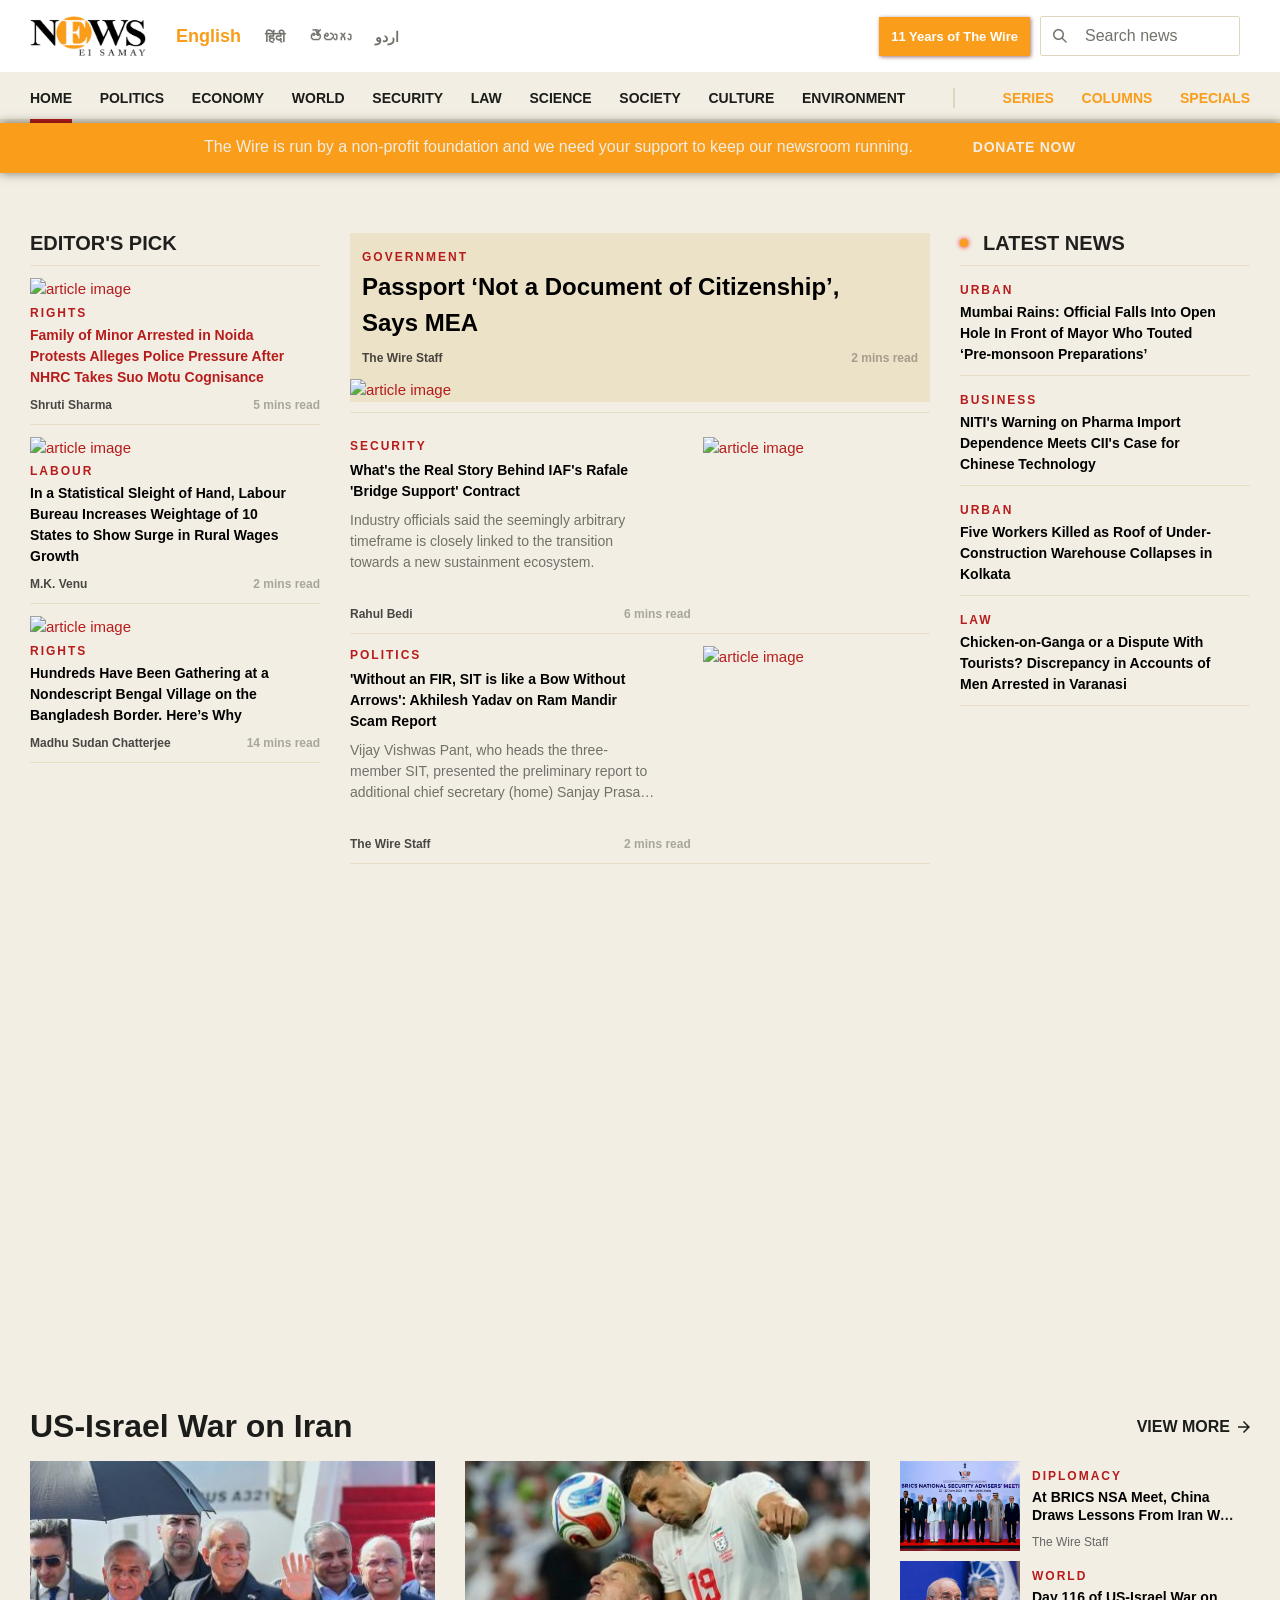
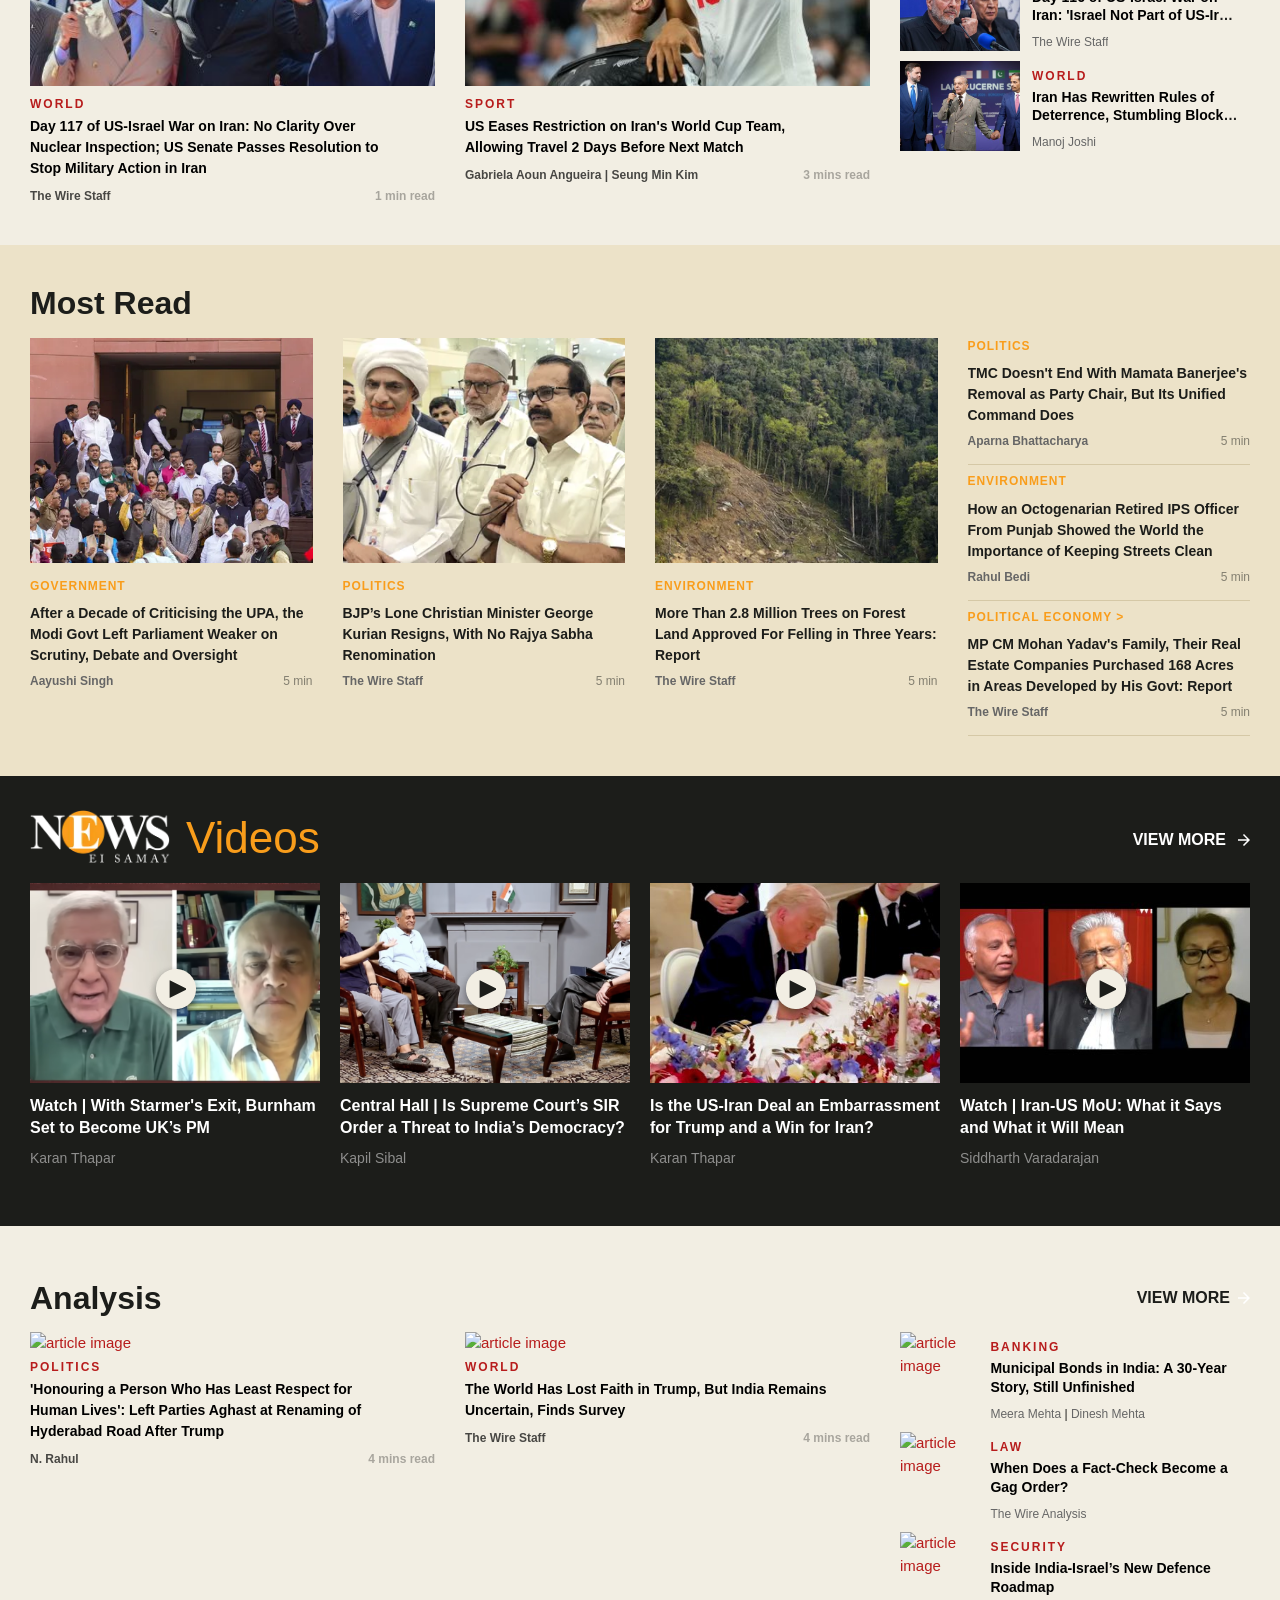
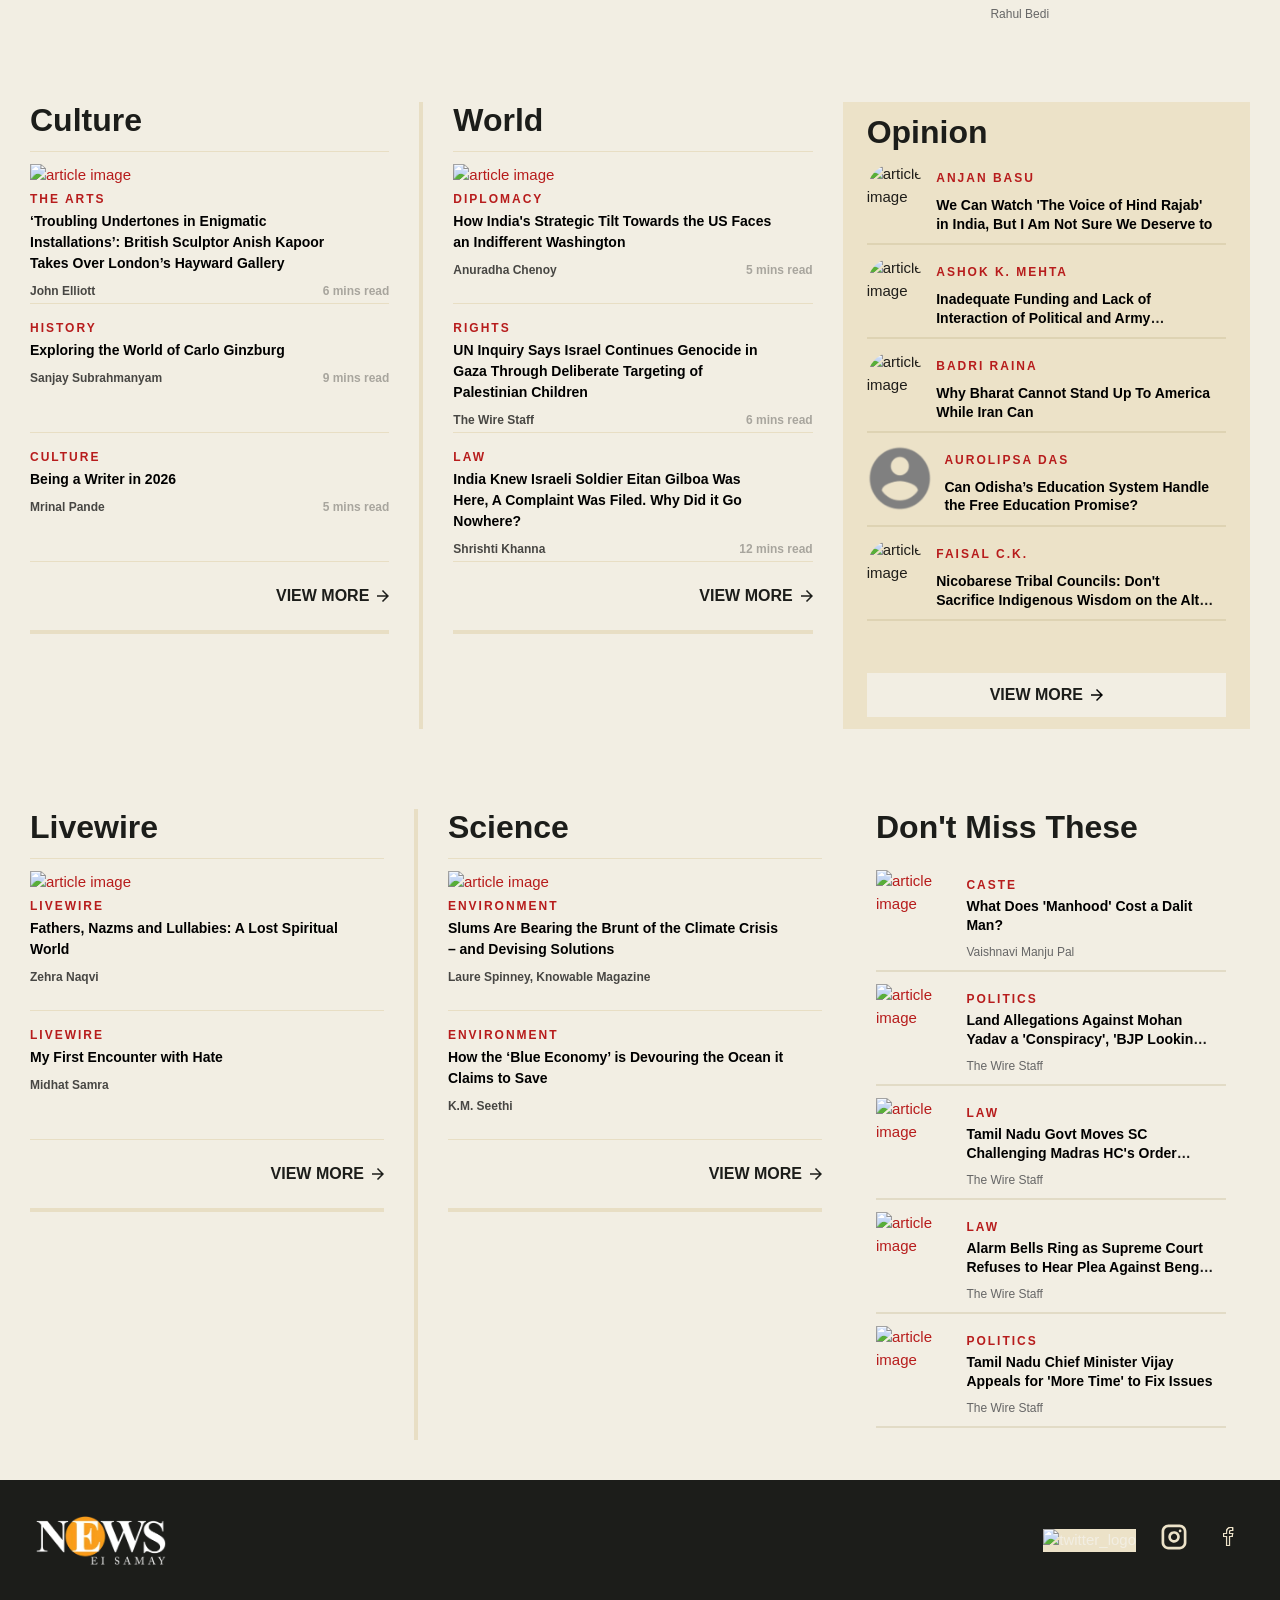
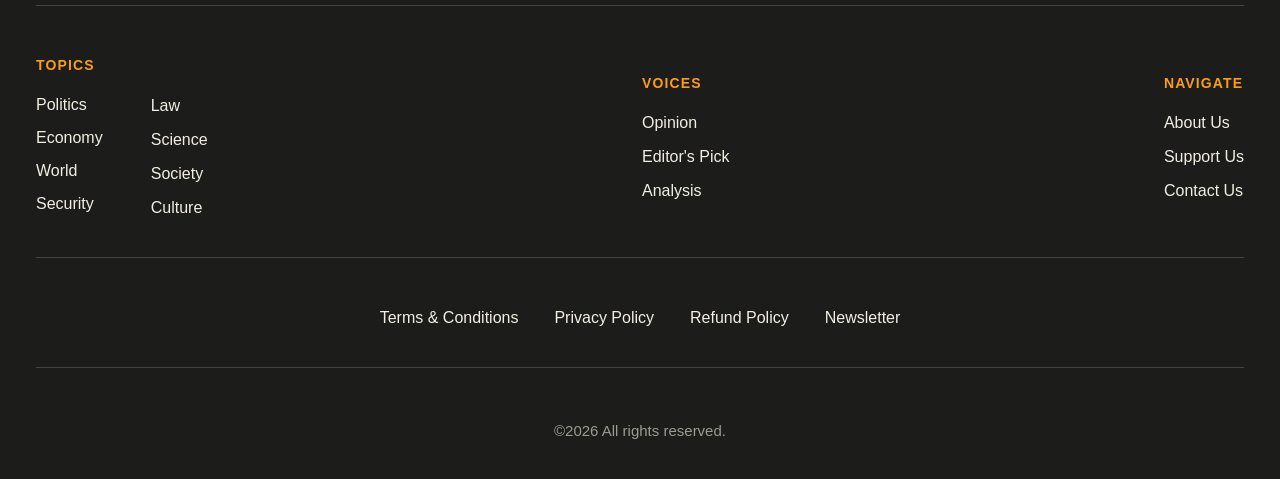
==== index.html @ f27bb03a "first commit" ====
<!doctype html>
<html lang="en">
  <head>
    <meta charset="UTF-8" />
    <meta name="viewport" content="width=device-width, initial-scale=1.0" />
    <title>News - Eisamay</title>
    <link rel="icon" href="img/favicon.ico">
    <link rel="stylesheet" href="css/mat.css" />
    <link rel="stylesheet" href="css/news-eisamay.css" />
  </head>
  <body>
    <header class="wire-header-container">
      <div class="wire-header">
        <div class="wire-inner-header">
          <div class="wire-left-header">
            <div class="header__menu hide-on-med-and-up-only">
              <div
                class="header__menu--with-background hide-on-med-and-up-only"
              >
                <a
                  class="icon-mobile-menu mobile-menu-link hide-on-med-and-up-only"
                  href="index.html"
                ></a>
              </div>
            </div>
            <div class="wire-logo">
              <a href="index.html">
                <img
                  src="img/eisamay-logo.webp"
                  alt="thewire"
                  height="40"
                  width="116"
                />
              </a>
            </div>
            <div class="wire-languages hide-on-med-and-down">
              <ul>
                <li class="wire-active-language">
                  <a href="index.html">English</a>
                </li>
                <li>
                  <a
                    href="#"
                    target="_self"
                    title="The Wire in हिंदी"
                    class="lang-text"
                    >हिंदी</a
                  >
                </li>
                <li>
                  <a
                    href="#"
                    target="_self"
                    title="The Wire in తెలుగు"
                    class="lang-text"
                    >తెలుగు</a
                  >
                </li>
                <li>
                  <a
                    href="#"
                    target="_self"
                    title="The Wire in اردو"
                    class="lang-text"
                    >اردو</a
                  >
                </li>
              </ul>
            </div>
          </div>
          <div class="wire-right-header">
            <div class="wire-about-subscribe">
              <ul style="display: flex; align-items: center">
                <li>
                  <div class="wire-yt-and-search">
                    <a target="_blank" href="#">
                      <div class="y-10-years-of-theWire">
                        <span>11 Years of The Wire</span>
                      </div>
                    </a>
                    <div class="wire-search-div">
                      <img
                        src="[data-uri]"
                        alt="Search Icon"
                        class="image2"
                      />
                      <input
                        class="wire-search-content"
                        placeholder="Search news"
                        type="search"
                      />
                    </div>
                  </div>
                </li>
                <li style="display: none">
                  <a
                    aria-label="Login"
                    href="news-listing.html"
                    style="
                      display: inline-flex;
                      align-items: center;
                      justify-content: center;
                      padding: 12px 16px;
                      border-radius: 2px;
                      background: rgb(240, 140, 0);
                      color: rgb(255, 255, 255);
                      text-decoration: none;
                      font-size: 14px;
                      font-weight: 600;
                    "
                    >Login</a
                  >
                </li>
              </ul>
            </div>
          </div>
          <div class="sidebar-is-active hide menubar__close">
            <div class="support-links">
              <span>
                <a
                  href="news-listing.html"
                  target="_blank"
                  title="Become A Supporter"
                  class=""
                  >Become A Supporter</a
                >
              </span>
            </div>
            <div class="lang-links">
              <a
                href="news-listing.html"
                target="_blank"
                title="The Wire in Hindi"
                class=""
                >Hindi</a
              >
              <a
                href="news-listing.html"
                target="_blank"
                title="The Wire in Urdu"
                class=""
                >Urdu</a
              >
            </div>
            <nav>
              <ul class="side menubar__nav">
                <li>
                  <a class="link active" aria-current="page" href="index.html">
                    <span class="link-img-home"></span>
                    <span class="link-title">Home</span>
                  </a>
                </li>
                <li>
                  <a class="link" href="index.html">
                    <span class="link-img-categories"></span>
                    <span class="link-title">category</span>
                    <span class="icon-arrow-down"></span>
                  </a>
                </li>
                <li>
                  <a
                    class="link"
                    target="_blank"
                    title="Opinion"
                    href="news-listing.html"
                  >
                    <span class="link-img-opinion"></span>
                    <span class="link-title">opinion</span>
                  </a>
                </li>
                <li>
                  <a
                    class="link"
                    target="_blank"
                    title="Videos"
                    href="news-listing.html"
                  >
                    <span class="link-img-videos"></span>
                    <span class="link-title">Video</span>
                  </a>
                </li>
              </ul>
            </nav>
            <div class="bottom-about">
              <span>
                <a title="Terms &amp; Conditions" target="_blank" href="news-listing.html"
                  >Terms</a
                >
                <a title="Privacy Policy" target="_blank" href="news-listing.html"
                  >Privacy</a
                >
                <a title="About The Wire" target="_blank" href="news-listing.html"
                  >About Us</a
                >
              </span>
            </div>
            <div class="bottom-bar">
              <div class="bottom-bar__copyright">
                <span class="copyright-symbol">©</span>
                <span>The Wire | 2018</span>
              </div>
              <div
                class="bottom-bar__social-button hide-on-med-and-up undefined"
              >
                <a
                  target="_blank"
                  class="bottom-bar__social-button--fb"
                  href="news-listing.html"
                ></a>
                <a
                  target="_blank"
                  class="bottom-bar__social-button--tw"
                  href="news-listing.html"
                ></a>
                <a
                  target="_blank"
                  class="bottom-bar__social-button--instagram"
                  href="news-listing.html"
                ></a>
                <a
                  target="_blank"
                  class="bottom-bar__social-button--youtube"
                  href="news-listing.html"
                ></a>
              </div>
            </div>
          </div>
        </div>
      </div>
      <div class="wire-subheader">
        <div class="wire-subheader-routes">
          <div class="active-category">
            <a href="index.html">Home</a>
          </div>
          <div class="">
            <a title="Politics" target="_self" href="news-listing.html"
              >Politics</a
            >
          </div>
          <div class="">
            <a title="Economy" target="_self" href="news-listing.html"
              >Economy</a
            >
          </div>
          <div class="">
            <a title="World" target="_self" href="news-listing.html">World</a>
          </div>
          <div class="">
            <a title="Security" target="_self" href="news-listing.html"
              >Security</a
            >
          </div>
          <div class="">
            <a title="Law" target="_self" href="news-listing.html">Law</a>
          </div>
          <div class="">
            <a title="Science" target="_self" href="news-listing.html"
              >Science</a
            >
          </div>
          <div class="">
            <a title="Society" target="_self" href="news-listing.html"
              >Society</a
            >
          </div>
          <div class="">
            <a title="Culture" target="_self" href="news-listing.html"
              >Culture</a
            >
          </div>
          <div class="">
            <a
              title="Environment"
              target="_self"
              href="news-listing.html"
              >Environment</a
            >
          </div>
          <div class="wire-subheader-routes-separator"></div>
          <div class="">
            <a
              class="header-special-series-link"
              target="_self"
              href="news-listing.html"
              >Series</a
            >
          </div>
          <div class="">
            <a
              class="header-special-series-link"
              target="_self"
              href="news-listing.html"
              >Columns</a
            >
          </div>
          <div class="">
            <a
              class="header-special-series-link"
              target="_self"
              href="news-listing.html"
              >Specials</a
            >
          </div>
        </div>
      </div>
      <div class="wire-support-wrapper">
        <a href="news-listing.html" target="_self">
          <div class="wire-support">
            <div class="wire-support-text">
              The Wire is run by a non-profit foundation and we need your
              support to keep our newsroom running.
            </div>
            <div class="wire-support-text-mobile">
              <span>Non-profit. Reader-funded. Independent.</span>
              <a
                class="wire-support-donate-now-mobile"
                href="news-listing.html"
                target="_blank"
                >Donate Now</a
              >
            </div>
            <div class="wire-support-know-more">DONATE NOW</div>
          </div>
        </a>
      </div>
    </header>
    <main class="bg-grey">
      <div class="home-container">
        <div class="tw-container">
          <div class="home-sub-container-one">
            <div class="hide-sm" style="flex: 1 1 0%">
              <div class="home-article-list">
                <div>
                  <div class="home-article-heading">editor's pick</div>
                  <div class="line"></div>
                </div>
                <div class="undefined undefined highlights-sm editors-pick">
                  <div style="flex: 1 1 0%; min-width: 240px">
                    <div class="article-container">
                      <div class="undefined">
                        <a
                          target="_self"
                          class="article-image-container"
                          href="news-listing.html"
                        >
                          <img
                            alt="article image"
                            data-src="https://cms.thewire.in/wp-content/uploads/2026/06/Noida-Police-Station-Nitin-Photo.png"
                            class="lazy-image lazy-loaded undefined"
                            id="article-image"
                            loading="lazy"
                            src="https://cms.thewire.in/wp-content/uploads/2026/06/Noida-Police-Station-Nitin-Photo.png"
                          />
                        </a>
                        <div class="undefined article-text-wrapper">
                          <div class="article-category-image-wrapper">
                            <a
                              target="_self"
                              class="article-category"
                              href="news-listing.html"
                              >Rights</a
                            >
                          </div>
                          <div class="article-title">
                            <a
                              target="_self"
                              class="red-link"
                              href="news-listing.html"
                              >Family of Minor Arrested in Noida Protests
                              Alleges Police Pressure After NHRC Takes Suo Motu
                              Cognisance</a
                            >
                          </div>
                          <div class="article-author-time-wrapper">
                            <div class="article-author">
                              <a target="_self" href="news-listing.html"
                                >Shruti Sharma</a
                              >
                            </div>
                            <div class="article-read-time">5 mins read</div>
                          </div>
                        </div>
                      </div>
                    </div>
                    <div class="line"></div>
                  </div>
                  <div style="flex: 1 1 0%; min-width: 240px">
                    <div class="article-container">
                      <div class="undefined">
                        <a
                          target="_self"
                          class="article-image-container"
                          href="news-listing.html"
                        >
                          <img
                            alt="article image"
                            data-src="https://cms.thewire.in/wp-content/uploads/2024/04/101226097_85c44300e2_c.jpg"
                            class="lazy-image lazy-loaded undefined"
                            id="article-image"
                            loading="lazy"
                            src="https://cms.thewire.in/wp-content/uploads/2024/04/101226097_85c44300e2_c.jpg"
                          />
                        </a>
                        <div class="undefined article-text-wrapper">
                          <div class="article-category-image-wrapper">
                            <a
                              target="_self"
                              class="article-category"
                              href="news-listing.html"
                              >Labour</a
                            >
                          </div>
                          <div class="article-title">
                            <a
                              target="_self"
                              class=""
                              href="news-listing.html"
                              >In a Statistical Sleight of Hand, Labour Bureau
                              Increases Weightage of 10 States to Show Surge in
                              Rural Wages Growth</a
                            >
                          </div>
                          <div class="article-author-time-wrapper">
                            <div class="article-author">
                              <a target="_self" href="news-listing.html"
                                >M.K. Venu</a
                              >
                            </div>
                            <div class="article-read-time">2 mins read</div>
                          </div>
                        </div>
                      </div>
                    </div>
                    <div class="line"></div>
                  </div>
                  <div style="flex: 1 1 0%; min-width: 240px">
                    <div class="article-container">
                      <div class="undefined">
                        <a
                          target="_self"
                          class="article-image-container"
                          href="news-listing.html"
                        >
                          <img
                            alt="article image"
                            src="https://cms.thewire.in/wp-content/uploads/2026/06/Pushback-10.jpg"
                            class="lazy-image undefined"
                            id="article-image"
                            loading="lazy"
                          />
                        </a>
                        <div class="undefined article-text-wrapper">
                          <div class="article-category-image-wrapper">
                            <a
                              target="_self"
                              class="article-category"
                              href="news-listing.html"
                              >Rights</a
                            >
                          </div>
                          <div class="article-title">
                            <a
                              target="_self"
                              class=""
                              href="news-listing.html"
                              >Hundreds Have Been Gathering at a Nondescript
                              Bengal Village on the Bangladesh Border. Here’s
                              Why</a
                            >
                          </div>
                          <div class="article-author-time-wrapper">
                            <div class="article-author">
                              <a target="_self" href="news-listing.html"
                                >Madhu Sudan Chatterjee</a
                              >
                            </div>
                            <div class="article-read-time">14 mins read</div>
                          </div>
                        </div>
                      </div>
                    </div>
                    <div class="line"></div>
                  </div>
                </div>
              </div>
            </div>
            <div style="flex: 2 1 0%">
              <div class="article-container">
                <div class="featured-text-wrapper">
                  <div class="featured-text article-text-wrapper">
                    <div class="article-category-image-wrapper">
                      <a
                        target="_self"
                        class="article-category"
                        href="news-listing.html"
                        >Government</a
                      >
                    </div>
                    <div class="article-title" style="font-size: 24px">
                      <a
                        target="_self"
                        class=""
                        href="news-listing.html"
                        >Passport ‘Not a Document of Citizenship’, Says MEA</a
                      >
                    </div>
                    <div class="article-author-time-wrapper">
                      <div class="article-author">
                        <a target="_self" href="news-listing.html"
                          >The Wire Staff</a
                        >
                      </div>
                      <div class="article-read-time">2 mins read</div>
                    </div>
                  </div>
                  <a
                    target="_self"
                    class="article-image-container"
                    href="news-listing.html"
                  >
                    <img
                      alt="article image"
                      data-src="https://cms.thewire.in/wp-content/uploads/2023/12/Passport_front_cover.png"
                      class="lazy-image lazy-loaded featured-image"
                      id="article-image"
                      fetchpriority="high"
                      loading="eager"
                      src="https://cms.thewire.in/wp-content/uploads/2023/12/Passport_front_cover.png"
                    />
                  </a>
                </div>
              </div>
              <div class="line"></div>
              <div class="home-article-list">
                <div>
                  <div class="home-article-heading"></div>
                </div>
                <div class="undefined undefined undefined top-stories">
                  <div class="hide-sm" style="flex: 1 1 0%">
                    <div class="image-right-article-container">
                      <div class="image-right-article-text-wrapper">
                        <div class="image-right-article-category-image-wrapper">
                          <a
                            target="_self"
                            class="image-right-article-category"
                            href="news-listing.html"
                            >Security</a
                          >
                        </div>
                        <div class="image-right-article-title">
                          <a
                            target="_self"
                            href="news-listing.html"
                            >What's the Real Story Behind IAF's Rafale 'Bridge
                            Support' Contract</a
                          >
                        </div>
                        <div class="image-right-article-excerpt-wrapper">
                          <div class="image-right-article-excerpt">
                            Industry officials said the seemingly arbitrary
                            timeframe is closely linked to the transition
                            towards a new sustainment ecosystem.
                          </div>
                          <div class="image-right-article-author-time-wrapper">
                            <div class="image-right-article-author">
                              <a target="_self" href="news-listing.html"
                                >Rahul Bedi</a
                              >
                            </div>
                            <div class="image-right-article-read-time">
                              6 mins read
                            </div>
                          </div>
                        </div>
                      </div>
                      <a
                        target="_self"
                        class="image-right-article-image-container"
                        href="news-listing.html"
                      >
                        <img
                          src="https://cms.thewire.in/wp-content/uploads/2025/11/PTI11_26_2025_000341B-scaled.jpg"
                          alt="article image"
                          id="image-right-article-image"
                          loading="lazy"
                        />
                      </a>
                    </div>
                    <div class="line"></div>
                  </div>
                  <div class="hide-sm" style="flex: 1 1 0%">
                    <div class="image-right-article-container">
                      <div class="image-right-article-text-wrapper">
                        <div class="image-right-article-category-image-wrapper">
                          <a
                            target="_self"
                            class="image-right-article-category"
                            href="news-listing.html"
                            >Politics</a
                          >
                        </div>
                        <div class="image-right-article-title">
                          <a
                            target="_self"
                            href="news-listing.html"
                            >'Without an FIR, SIT is like a Bow Without Arrows':
                            Akhilesh Yadav on Ram Mandir Scam Report</a
                          >
                        </div>
                        <div class="image-right-article-excerpt-wrapper">
                          <div class="image-right-article-excerpt">
                            Vijay Vishwas Pant, who heads the three-member SIT,
                            presented the preliminary report to additional chief
                            secretary (home) Sanjay Prasad, who is the state
                            government's ex-officio representative on the trust,
                            a possible conflict of interest.
                          </div>
                          <div class="image-right-article-author-time-wrapper">
                            <div class="image-right-article-author">
                              <a target="_self" href="news-listing.html"
                                >The Wire Staff</a
                              >
                            </div>
                            <div class="image-right-article-read-time">
                              2 mins read
                            </div>
                          </div>
                        </div>
                      </div>
                      <a
                        target="_self"
                        class="image-right-article-image-container"
                        href="news-listing.html"
                      >
                        <img
                          src="https://cms.thewire.in/wp-content/uploads/2026/06/PTI06_24_2026_000233B-scaled.jpg"
                          alt="article image"
                          id="image-right-article-image"
                          loading="lazy"
                        />
                      </a>
                    </div>
                    <div class="line"></div>
                  </div>
                </div>
              </div>
            </div>
            <div style="flex: 1 1 0%">
              <div class="home-article-list">
                <div>
                  <div class="home-article-heading">
                    <div class="wire-ticker-red-ellipse"></div>
                    Latest News
                  </div>
                  <div class="line"></div>
                </div>
                <div class="undefined undefined undefined more-in-all">
                  <div style="flex: 1 1 0%">
                    <div class="article-container">
                      <div class="undefined">
                        <div class="undefined article-text-wrapper">
                          <div class="article-category-image-wrapper">
                            <a
                              target="_self"
                              class="article-category"
                              href="news-listing.html"
                              >Urban</a
                            >
                          </div>
                          <div class="article-title">
                            <a
                              target="_self"
                              class=""
                              href="news-listing.html"
                              >Mumbai Rains: Official Falls Into Open Hole In
                              Front of Mayor Who Touted ‘Pre-monsoon
                              Preparations’</a
                            >
                          </div>
                        </div>
                      </div>
                    </div>
                    <div class="line"></div>
                  </div>
                  <div style="flex: 1 1 0%">
                    <div class="article-container">
                      <div class="undefined">
                        <div class="undefined article-text-wrapper">
                          <div class="article-category-image-wrapper">
                            <a
                              target="_self"
                              class="article-category"
                              href="news-listing.html"
                              >Business</a
                            >
                          </div>
                          <div class="article-title">
                            <a
                              target="_self"
                              class=""
                              href="news-listing.html"
                              >NITI's Warning on Pharma Import Dependence Meets
                              CII's Case for Chinese Technology</a
                            >
                          </div>
                        </div>
                      </div>
                    </div>
                    <div class="line"></div>
                  </div>
                  <div style="flex: 1 1 0%">
                    <div class="article-container">
                      <div class="undefined">
                        <div class="undefined article-text-wrapper">
                          <div class="article-category-image-wrapper">
                            <a
                              target="_self"
                              class="article-category"
                              href="news-listing.html"
                              >Urban</a
                            >
                          </div>
                          <div class="article-title">
                            <a
                              target="_self"
                              class=""
                              href="news-listing.html"
                              >Five Workers Killed as Roof of Under-Construction
                              Warehouse Collapses in Kolkata</a
                            >
                          </div>
                        </div>
                      </div>
                    </div>
                    <div class="line"></div>
                  </div>
                  <div style="flex: 1 1 0%">
                    <div class="article-container">
                      <div class="undefined">
                        <div class="undefined article-text-wrapper">
                          <div class="article-category-image-wrapper">
                            <a
                              target="_self"
                              class="article-category"
                              href="news-listing.html"
                              >Law</a
                            >
                          </div>
                          <div class="article-title">
                            <a
                              target="_self"
                              class=""
                              href="news-listing.html"
                              >Chicken-on-Ganga or a Dispute With Tourists?
                              Discrepancy in Accounts of Men Arrested in
                              Varanasi</a
                            >
                          </div>
                        </div>
                      </div>
                    </div>
                    <div class="line"></div>
                  </div>
                  <iframe
                    src="https://elections.thewire.in/election-diary/widget.html?v"
                    title="Subscribe Banner"
                    loading="lazy"
                    class="hiframe"
                    style="
                      width: 100%;
                      height: 650px;
                      border-width: medium;
                      border-style: none;
                      border-color: currentcolor;
                      border-image: initial;
                      overflow: hidden;
                    "
                  ></iframe>
                </div>
              </div>
            </div>
            <div class="hide-lg show-sm" style="flex: 1 1 0%">
              <div class="home-article-list">
                <div>
                  <div class="home-article-heading">top stories</div>
                  <div class="line"></div>
                </div>
                <div class="undefined undefined undefined top-stories">
                  <div style="flex: 1 1 0%">
                    <div class="article-container">
                      <div class="undefined">
                        <a
                          target="_self"
                          class="article-image-container"
                          href="news-listing.html"
                        >
                          <img
                            alt="article image"
                            src="https://cms.thewire.in/wp-content/uploads/2025/11/PTI11_26_2025_000341B-410x325.jpg"
                            class="lazy-image undefined"
                            id="article-image"
                            loading="lazy"
                          />
                        </a>
                        <div class="undefined article-text-wrapper">
                          <div class="article-category-image-wrapper">
                            <a
                              target="_self"
                              class="article-category"
                              href="news-listing.html"
                              >Security</a
                            >
                          </div>
                          <div class="article-title">
                            <a
                              target="_self"
                              class=""
                              href="news-listing.html"
                              >What's the Real Story Behind IAF's Rafale 'Bridge
                              Support' Contract</a
                            >
                          </div>
                          <div class="article-author-time-wrapper">
                            <div class="article-author">
                              <a target="_self" href="news-listing.html"
                                >Rahul Bedi</a
                              >
                            </div>
                            <div class="article-read-time">6 mins read</div>
                          </div>
                        </div>
                      </div>
                    </div>
                    <div class="line"></div>
                  </div>
                  <div style="flex: 1 1 0%">
                    <div class="article-container">
                      <div class="undefined">
                        <a
                          target="_self"
                          class="article-image-container"
                          href="news-listing.html"
                        >
                          <img
                            alt="article image"
                            src="https://cms.thewire.in/wp-content/uploads/2026/06/PTI06_24_2026_000233B-410x325.jpg"
                            class="lazy-image undefined"
                            id="article-image"
                            loading="lazy"
                          />
                        </a>
                        <div class="undefined article-text-wrapper">
                          <div class="article-category-image-wrapper">
                            <a
                              target="_self"
                              class="article-category"
                              href="news-listing.html"
                              >Politics</a
                            >
                          </div>
                          <div class="article-title">
                            <a
                              target="_self"
                              class=""
                              href="news-listing.html"
                              >'Without an FIR, SIT is like a Bow Without
                              Arrows': Akhilesh Yadav on Ram Mandir Scam
                              Report</a
                            >
                          </div>
                          <div class="article-author-time-wrapper">
                            <div class="article-author">
                              <a target="_self" href="news-listing.html"
                                >The Wire Staff</a
                              >
                            </div>
                            <div class="article-read-time">2 mins read</div>
                          </div>
                        </div>
                      </div>
                    </div>
                    <div class="line"></div>
                  </div>
                </div>
              </div>
            </div>
          </div>
        </div>
        <div class="tw-container hide-sm" style="padding: 30px">
          <div class="home-article-list">
            <div>
              <div
                class="home-article-heading categorised-text-header election-coverage-header"
                style="display: flex; justify-content: space-between"
              >
                US-Israel War on Iran
                <div class="categories-view-more">
                  <a target="_self" href="news-listing.html"
                    >VIEW MORE
                    <img
                      src="[data-uri]"
                      alt="black right arrow"
                      loading="lazy"
                    />
                  </a>
                </div>
              </div>
            </div>
            <div
              class="hsection-wrapper undefined undefined us-israel-war-on-iran"
            >
              <div style="flex: 1 1 0%">
                <div class="article-container">
                  <div class="undefined">
                    <a
                      target="_self"
                      class="article-image-container"
                      href="news-listing.html"
                    >
                      <img
                        alt="article image"
                        src="img/n1.jpg"
                        class="lazy-image undefined"
                        id="article-image"
                        loading="lazy"
                      />
                    </a>
                    <div class="undefined article-text-wrapper">
                      <div class="article-category-image-wrapper">
                        <a
                          target="_self"
                          class="article-category"
                          href="news-listing.html"
                          >World</a
                        >
                      </div>
                      <div class="article-title">
                        <a
                          target="_self"
                          class=""
                          href="news-listing.html"
                          >Day 117 of US-Israel War on Iran: No Clarity Over
                          Nuclear Inspection; US Senate Passes Resolution to
                          Stop Military Action in Iran</a
                        >
                      </div>
                      <div class="article-author-time-wrapper">
                        <div class="article-author">
                          <a target="_self" href="news-listing.html"
                            >The Wire Staff</a
                          >
                        </div>
                        <div class="article-read-time">1 min read</div>
                      </div>
                    </div>
                  </div>
                </div>
              </div>
              <div style="flex: 1 1 0%">
                <div class="article-container">
                  <div class="undefined">
                    <a
                      target="_self"
                      class="article-image-container"
                      href="news-listing.html"
                    >
                      <img
                        alt="article image"
                        src="img/n2.jpg"
                        class="lazy-image undefined"
                        id="article-image"
                        loading="lazy"
                      />
                    </a>
                    <div class="undefined article-text-wrapper">
                      <div class="article-category-image-wrapper">
                        <a
                          target="_self"
                          class="article-category"
                          href="news-listing.html"
                          >Sport</a
                        >
                      </div>
                      <div class="article-title">
                        <a
                          target="_self"
                          class=""
                          href="news-listing.html"
                          >US Eases Restriction on Iran's World Cup Team,
                          Allowing Travel 2 Days Before Next Match</a
                        >
                      </div>
                      <div class="article-author-time-wrapper">
                        <div class="article-author">
                          <a target="_self" href="news-listing.html"
                            >Gabriela Aoun Angueira <span> | </span>
                          </a>
                          <a target="_self" href="news-listing.html"
                            >Seung Min Kim</a
                          >
                        </div>
                        <div class="article-read-time">3 mins read</div>
                      </div>
                    </div>
                  </div>
                </div>
              </div>
              <div
                style="
                  height: 100%;
                  width: 350px;
                  display: flex;
                  flex-direction: column;
                  justify-content: space-between;
                "
              >
                <div
                  class="side-article-wrapper-mc undefined undefined undefined"
                >
                  <a
                    target="_self"
                    href="news-listing.html"
                  >
                    <img
                      alt="article image"
                      src="img/n3.png"
                      class="lazy-image"
                      loading="lazy"
                      id="side-article-image-mc"
                    />
                  </a>
                  <div class="side-article-text-wrapper-mc undefined">
                    <div class="side-article-category-image-wrapper-mc">
                      <a
                        class="side-article-category-mc"
                        target="_self"
                        href="news-listing.html"
                        >Diplomacy</a
                      >
                    </div>
                    <div class="side-article-title-mc">
                      <a
                        target="_self"
                        href="news-listing.html"
                        >At BRICS NSA Meet, China Draws Lessons From Iran War
                        While Tehran Seeks Stand on ‘State Terrorism’</a
                      >
                    </div>
                    <div class="side-article-author-time-wrapper-mc">
                      <div class="side-article-author-mc">
                        <a target="_self" href="news-listing.html"
                          >The Wire Staff</a
                        >
                      </div>
                      <div class="side-article-read-time-mc">4 mins read</div>
                    </div>
                  </div>
                </div>
                <div
                  class="side-article-wrapper-mc undefined undefined undefined"
                >
                  <a
                    target="_self"
                    href="news-listing.html"
                  >
                    <img
                      alt="article image"
                      src="img/n4.jpeg"
                      class="lazy-image"
                      loading="lazy"
                      id="side-article-image-mc"
                    />
                  </a>
                  <div class="side-article-text-wrapper-mc undefined">
                    <div class="side-article-category-image-wrapper-mc">
                      <a
                        class="side-article-category-mc"
                        target="_self"
                        href="news-listing.html"
                        >World</a
                      >
                    </div>
                    <div class="side-article-title-mc">
                      <a
                        target="_self"
                        href="news-listing.html"
                        >Day 116 of US-Israel War on Iran: 'Israel Not Part of
                        US-Iran Talks, Won't Withdraw from Lebanon,' says
                        Israeli Minister</a
                      >
                    </div>
                    <div class="side-article-author-time-wrapper-mc">
                      <div class="side-article-author-mc">
                        <a target="_self" href="news-listing.html"
                          >The Wire Staff</a
                        >
                      </div>
                      <div class="side-article-read-time-mc">0 mins read</div>
                    </div>
                  </div>
                </div>
                <div
                  class="side-article-wrapper-mc undefined undefined undefined"
                >
                  <a
                    target="_self"
                    href="news-listing.html"
                  >
                    <img
                      alt="article image"
                      src="img/n5.jpg"
                      class="lazy-image"
                      loading="lazy"
                      id="side-article-image-mc"
                    />
                  </a>
                  <div class="side-article-text-wrapper-mc undefined">
                    <div class="side-article-category-image-wrapper-mc">
                      <a
                        class="side-article-category-mc"
                        target="_self"
                        href="news-listing.html"
                        >World</a
                      >
                    </div>
                    <div class="side-article-title-mc">
                      <a
                        target="_self"
                        href="news-listing.html"
                        >Iran Has Rewritten Rules of Deterrence, Stumbling Block
                        to Peace is Not Nuclear but Netanyahu</a
                      >
                    </div>
                    <div class="side-article-author-time-wrapper-mc">
                      <div class="side-article-author-mc">
                        <a target="_self" href="news-listing.html"
                          >Manoj Joshi</a
                        >
                      </div>
                      <div class="side-article-read-time-mc">7 mins read</div>
                    </div>
                  </div>
                </div>
              </div>
            </div>
          </div>
        </div>
        <div
          class="tw-container hide-lg show-sm"
          style="padding: 15px; margin-bottom: 15px"
        >
          <div class="article-section-title">US-Israel War on Iran</div>
          <div class="side-article-wrapper-mc undefined undefined wfull-width">
            <a
              target="_self"
              href="news-listing.html"
            >
              <img
                alt="article image"
                src="https://cms.thewire.in/wp-content/uploads/2026/06/AP06_23_2026_000313A-e1782297506407-410x325.jpg"
                class="lazy-image"
                loading="lazy"
                id="side-article-image-mc"
              />
            </a>
            <div class="side-article-text-wrapper-mc undefined">
              <div class="side-article-category-image-wrapper-mc">
                <a
                  class="side-article-category-mc"
                  target="_self"
                  href="news-listing.html"
                  >World</a
                >
              </div>
              <div class="side-article-title-mc">
                <a
                  target="_self"
                  href="news-listing.html"
                  >Day 117 of US-Israel War on Iran: No Clarity Over Nuclear
                  Inspection; US Senate Passes Resolution to Stop Military
                  Action in Iran</a
                >
              </div>
              <div class="side-article-author-time-wrapper-mc">
                <div class="side-article-author-mc">
                  <a target="_self" href="news-listing.html"
                    >The Wire Staff</a
                  >
                </div>
                <div class="side-article-read-time-mc">1 min read</div>
              </div>
            </div>
          </div>
          <div class="side-article-wrapper-mc undefined undefined wfull-width">
            <a
              target="_self"
              href="news-listing.html"
            >
              <img
                alt="article image"
                src="https://cms.thewire.in/wp-content/uploads/2026/06/AP06_16_2026_000044B-410x325.jpg"
                class="lazy-image"
                loading="lazy"
                id="side-article-image-mc"
              />
            </a>
            <div class="side-article-text-wrapper-mc undefined">
              <div class="side-article-category-image-wrapper-mc">
                <a
                  class="side-article-category-mc"
                  target="_self"
                  href="news-listing.html"
                  >Sport</a
                >
              </div>
              <div class="side-article-title-mc">
                <a
                  target="_self"
                  href="news-listing.html"
                  >US Eases Restriction on Iran's World Cup Team, Allowing
                  Travel 2 Days Before Next Match</a
                >
              </div>
              <div class="side-article-author-time-wrapper-mc">
                <div class="side-article-author-mc">
                  <a target="_self" href="news-listing.html"
                    >Gabriela Aoun Angueira</a
                  >
                  <span> | </span>
                  <a target="_self" href="news-listing.html">Seung Min Kim</a>
                </div>
                <div class="side-article-read-time-mc">3 mins read</div>
              </div>
            </div>
          </div>
          <div class="side-article-wrapper-mc undefined undefined wfull-width">
            <a
              target="_self"
              href="news-listing.html"
            >
              <img
                alt="article image"
                src="https://cms.thewire.in/wp-content/uploads/2026/06/BRICS-NSAs-410x325.png"
                class="lazy-image"
                loading="lazy"
                id="side-article-image-mc"
              />
            </a>
            <div class="side-article-text-wrapper-mc undefined">
              <div class="side-article-category-image-wrapper-mc">
                <a
                  class="side-article-category-mc"
                  target="_self"
                  href="news-listing.html"
                  >Diplomacy</a
                >
              </div>
              <div class="side-article-title-mc">
                <a
                  target="_self"
                  href="news-listing.html"
                  >At BRICS NSA Meet, China Draws Lessons From Iran War While
                  Tehran Seeks Stand on ‘State Terrorism’</a
                >
              </div>
              <div class="side-article-author-time-wrapper-mc">
                <div class="side-article-author-mc">
                  <a target="_self" href="news-listing.html"
                    >The Wire Staff</a
                  >
                </div>
                <div class="side-article-read-time-mc">4 mins read</div>
              </div>
            </div>
          </div>
          <div class="article-section-view-more">
            VIEW MORE
            <img
              src="[data-uri]"
              id="black-right-arrow"
            />
          </div>
        </div>
        
        <div class="colored-wrapper">
          <div class="mrn-container">
            <div class="mrn-title-view-more-wrapper">
              <div class="mrn-container-title">Most Read</div>
            </div>
            <div class="mrn-content-container">
              <div class="mrn-content-wrapper">
                <a
                  target="_self"
                  href="news-listing.html"
                >
                  <img
                    alt="article image"
                    src="img/n6.webp"
                    class="lazy-image mrn-content-image"
                    loading="lazy"
                  />
                </a>
                <div class="mrn-content-category">
                  <a target="_self" href="news-listing.html"
                    >Government</a
                  >
                </div>
                <div class="mrn-content-title">
                  <a
                    target="_self"
                    href="news-listing.html"
                    >After a Decade of Criticising the UPA, the Modi Govt Left
                    Parliament Weaker on Scrutiny, Debate and Oversight</a
                  >
                </div>
                <div class="mrn-content-author-time-wrapper">
                  <div class="mrn-content-author">
                    <a
                      target="_self"
                      href="news-listing.html"
                      >Aayushi Singh</a
                    >
                  </div>
                  <div class="mrn-content-read-time">5 min</div>
                </div>
              </div>
              <div class="mrn-content-wrapper">
                <a
                  target="_self"
                  href="news-listing.html"
                >
                  <img
                    alt="article image"
                    src="img/n7.webp"
                    class="lazy-image mrn-content-image"
                    loading="lazy"
                  />
                </a>
                <div class="mrn-content-category">
                  <a target="_self" href="news-listing.html">Politics</a>
                </div>
                <div class="mrn-content-title">
                  <a
                    target="_self"
                    href="news-listing.html"
                    >BJP’s Lone Christian Minister George Kurian Resigns, With
                    No Rajya Sabha Renomination</a
                  >
                </div>
                <div class="mrn-content-author-time-wrapper">
                  <div class="mrn-content-author">
                    <a
                      target="_self"
                      href="news-listing.html"
                      >The Wire Staff</a
                    >
                  </div>
                  <div class="mrn-content-read-time">5 min</div>
                </div>
              </div>
              <div class="mrn-content-wrapper">
                <a
                  target="_self"
                  href="news-listing.html"
                >
                  <img
                    alt="article image"
                    src="img/n8.webp"
                    class="lazy-image mrn-content-image"
                    loading="lazy"
                  />
                </a>
                <div class="mrn-content-category">
                  <a target="_self" href="news-listing.html"
                    >Environment</a
                  >
                </div>
                <div class="mrn-content-title">
                  <a
                    target="_self"
                    href="news-listing.html"
                    >More Than 2.8 Million Trees on Forest Land Approved For
                    Felling in Three Years: Report</a
                  >
                </div>
                <div class="mrn-content-author-time-wrapper">
                  <div class="mrn-content-author">
                    <a
                      target="_self"
                      href="news-listing.html"
                      >The Wire Staff</a
                    >
                  </div>
                  <div class="mrn-content-read-time">5 min</div>
                </div>
              </div>
              
              <div class="mrn-right-content-wrapper">
                <div class="mrn-sm-content">
                 
                  <div class="mrn-sm-content-category">
                    <a target="_self" href="new-listing.html">Politics</a>
                  </div>
                  <div class="mrn-sm-content-title">
                    <a
                      target="_self"
                      href="new-listing.html"
                      >TMC Doesn't End With Mamata Banerjee's Removal as Party
                      Chair, But Its Unified Command Does</a
                    >
                  </div>
                  <div class="mrn-sm-content-author-time-wrapper">
                    <div class="mrn-sm-content-author">
                      <a
                        target="_self"
                        href="new-listing.html"
                        >Aparna Bhattacharya</a
                      >
                    </div>
                    <div class="mrn-sm-content-read-time">5 min</div>
                  </div>
                </div>
                <div class="mrn-content-sm-line"></div>
                <div class="mrn-sm-content">
                  <a
                    target="_self"
                    href="new-listing.html"
                  >
                    <img
                      alt="article image"
                      src="https://m.thewire.in/sortd-service/imaginary/v22-01/webp/medium/high?url=dGhld2lyZS1pbi1wcm9kLXNvcnRkL21lZGlhZDA4MzU0ZDAtNmQ1ZC0xMWYxLWFmYWUtMmQ3M2UxMzBjMTFiLnBuZw=="
                      class="lazy-image mrn-sm-content-image"
                    />
                  </a>
                  <div class="mrn-sm-content-category">
                    <a target="_self" href="new-listing.html">Environment</a>
                  </div>
                  <div class="mrn-sm-content-title">
                    <a
                      target="_self"
                      href="new-listing.html"
                      >How an Octogenarian Retired IPS Officer From Punjab
                      Showed the World the Importance of Keeping Streets
                      Clean</a
                    >
                  </div>
                  <div class="mrn-sm-content-author-time-wrapper">
                    <div class="mrn-sm-content-author">
                      <a
                        target="_self"
                        href="new-listing.html"
                        >Rahul Bedi</a
                      >
                    </div>
                    <div class="mrn-sm-content-read-time">5 min</div>
                  </div>
                </div>
                <div class="mrn-content-sm-line"></div>
                <div class="mrn-sm-content">
                  <a
                    target="_self"
                    href="new-listing.html"
                  >
                    <img
                      alt="article image"
                      src="https://m.thewire.in/sortd-service/imaginary/v22-01/webp/medium/high?url=dGhld2lyZS1pbi1wcm9kLXNvcnRkL21lZGlhNzg4Zjc3NjAtNmVmZi0xMWYxLWFmYWUtMmQ3M2UxMzBjMTFiLnBuZw=="
                      class="lazy-image mrn-sm-content-image"
                    />
                  </a>
                  <div class="mrn-sm-content-category">
                    <a target="_self" href="new-listing.html">Political Economy</a>
                    >
                  </div>
                  <div class="mrn-sm-content-title">
                    <a
                      target="_self"
                      href="new-listing.html"
                      >MP CM Mohan Yadav's Family, Their Real Estate Companies
                      Purchased 168 Acres in Areas Developed by His Govt:
                      Report</a
                    >
                  </div>
                  <div class="mrn-sm-content-author-time-wrapper">
                    <div class="mrn-sm-content-author">
                      <a
                        target="_self"
                        href="new-listing.html"
                        >The Wire Staff</a
                      >
                    </div>
                    <div class="mrn-sm-content-read-time">5 min</div>
                  </div>
                </div>
                <div class="mrn-content-sm-line"></div>
              </div>
            </div>
          </div>
        </div>
        <div class="hp-videos-wrapper">
          <div class="hp-videos-container">
            <div class="hp-videos-header">
              <div class="hp-videos-header-left">
                <img
                  alt="Wire Icon"
                  src="img/eisamay-logo-footer.webp"
                  class="lazy-image sm-logo"
                  id="wire-icon"
                />
                <div class="hp-videos-header-left-text">Videos</div>
              </div>
              <a
                target="_blank"
                class="hp-videos-header-right"
                href="news-listing.html"
              >
                <div class="hp-videos-header-right-text">View More</div>
                <img
                  alt="white right arrow"
                  src="img/arrow.svg"
                  class="lazy-image"
                />
              </a>
            </div>
            <div class="hp-videos">
              <div class="hp-video-content">
                <div class="hp-video-content-image">
                  <a
                    target="_blank"
                    href="new-listing.html"
                  >
                    <img
                      alt="wire-video"
                      src="img/v1.png"
                      class="lazy-image"
                      id="article-image"
                      loading="lazy"
                    />
                    <img
                      alt="Play Button"
                      src="img/play.png"
                      class="lazy-image"
                      id="play-button"
                      loading="lazy"
                    />
                  </a>
                </div>
                <div class="hp-video-title">
                  Watch | With Starmer's Exit, Burnham Set to Become UK’s PM
                </div>
                <div class="hp-video-author">
                  <a target="_blank" href="news-listing.html"
                    >Karan Thapar</a
                  >
                </div>
              </div>
              <div class="hp-video-content">
                <div class="hp-video-content-image">
                  <a
                    target="_blank"
                    href="news-listing.html"
                  >
                    <img
                      alt="wire-video"
                      src="img/v2.png"
                      class="lazy-image"
                      id="article-image"
                      loading="lazy"
                    />
                    <img
                      alt="Play Button"
                      src="img/play.png"
                      class="lazy-image"
                      id="play-button"
                      loading="lazy"
                    />
                  </a>
                </div>
                <div class="hp-video-title">
                  Central Hall | Is Supreme Court’s SIR Order a Threat to
                  India’s Democracy?
                </div>
                <div class="hp-video-author">
                  <a target="_blank" href="news-listing.html">Kapil Sibal</a>
                </div>
              </div>
              <div class="hp-video-content">
                <div class="hp-video-content-image">
                  <a
                    target="_blank"
                    href="news-listing.html"
                  >
                    <img
                      alt="wire-video"
                      src="img/v3.jpg"
                      class="lazy-image"
                      id="article-image"
                      loading="lazy"
                    />
                    <img
                      alt="Play Button"
                      src="img/play.png"
                      class="lazy-image"
                      id="play-button"
                      loading="lazy"
                    />
                  </a>
                </div>
                <div class="hp-video-title">
                  Is the US-Iran Deal an Embarrassment for Trump and a Win for
                  Iran?
                </div>
                <div class="hp-video-author">
                  <a target="_blank" href="news-listing.html"
                    >Karan Thapar</a
                  >
                </div>
              </div>
              <div class="hp-video-content">
                <div class="hp-video-content-image">
                  <a
                    target="_blank"
                    href="news-listing.html"
                  >
                    <img
                      alt="wire-video"
                      src="img/v4.jpg"
                      class="lazy-image"
                      id="article-image"
                      loading="lazy"
                    />
                    <img
                      alt="Play Button"
                      src="img/play.png"
                      class="lazy-image"
                      id="play-button"
                      loading="lazy"
                    />
                  </a>
                </div>
                <div class="hp-video-title">
                  Watch | Iran-US MoU: What it Says and What it Will Mean
                </div>
                <div class="hp-video-author">
                  <a target="_blank" href="news-listing.html"
                    >Siddharth Varadarajan</a
                  >
                </div>
              </div>
            </div>
          </div>
          <hr class="hp-video-bottom-mobile-seperator" />
          <a
            target="_blank"
            class="hp-video-bottom-mobile-text"
            href="news-listing.html"
            >View More
            <img
              alt="white right arrow"
              src="img/arrow.svg"
              class="lazy-image"
            />
          </a>
        </div>
        <div class="tw-container hide-sm" style="padding: 30px">
          <div class="home-article-list">
            <div>
              <div
                class="home-article-heading categorised-text-header"
                style="display: flex; justify-content: space-between"
              >
                analysis
                <div class="categories-view-more">
                  <a target="_self" href="news-listing.html"
                    >VIEW MORE
                    <img
                      src="img/arrow.svg"
                      alt="black right arrow"
                      loading="lazy"
                    />
                  </a>
                </div>
              </div>
            </div>
            <div class="hsection-wrapper undefined undefined analysis">
              <div style="flex: 1 1 0%">
                <div class="article-container">
                  <div class="undefined">
                    <a
                      target="_self"
                      class="article-image-container"
                      href="news-listing.html"
                    >
                      <img
                        alt="article image"
                        src="https://cms.thewire.in/wp-content/uploads/2026/06/WhatsApp-Image-2026-06-24-at-15.13.34-1-410x325.jpeg"
                        class="lazy-image undefined"
                        id="article-image"
                        loading="lazy"
                      />
                    </a>
                    <div class="undefined article-text-wrapper">
                      <div class="article-category-image-wrapper">
                        <a
                          target="_self"
                          class="article-category"
                          href="news-listing.html"
                          >Politics</a
                        >
                      </div>
                      <div class="article-title">
                        <a
                          target="_self"
                          class=""
                          href="news-listing.html"
                          >'Honouring a Person Who Has Least Respect for Human
                          Lives': Left Parties Aghast at Renaming of Hyderabad
                          Road After Trump</a
                        >
                      </div>
                      <div class="article-author-time-wrapper">
                        <div class="article-author">
                          <a target="_self" href="news-listing.html">N. Rahul</a>
                        </div>
                        <div class="article-read-time">4 mins read</div>
                      </div>
                    </div>
                  </div>
                </div>
              </div>
              <div style="flex: 1 1 0%">
                <div class="article-container">
                  <div class="undefined">
                    <a
                      target="_self"
                      class="article-image-container"
                      href="news-listing.html"
                    >
                      <img
                        alt="article image"
                        src="https://cms.thewire.in/wp-content/uploads/2026/06/AP06_17_2026_000796A-410x325.jpg"
                        class="lazy-image undefined"
                        id="article-image"
                        loading="lazy"
                      />
                    </a>
                    <div class="undefined article-text-wrapper">
                      <div class="article-category-image-wrapper">
                        <a
                          target="_self"
                          class="article-category"
                          href="news-listing.html"
                          >World</a
                        >
                      </div>
                      <div class="article-title">
                        <a
                          target="_self"
                          class=""
                          href="news-listing.html"
                          >The World Has Lost Faith in Trump, But India Remains
                          Uncertain, Finds Survey</a
                        >
                      </div>
                      <div class="article-author-time-wrapper">
                        <div class="article-author">
                          <a target="_self" href="news-listing.html"
                            >The Wire Staff</a
                          >
                        </div>
                        <div class="article-read-time">4 mins read</div>
                      </div>
                    </div>
                  </div>
                </div>
              </div>
              <div
                style="
                  height: 100%;
                  width: 350px;
                  display: flex;
                  flex-direction: column;
                  justify-content: space-between;
                "
              >
                <div
                  class="side-article-wrapper-mc undefined undefined undefined"
                >
                  <a
                    target="_self"
                    href="news-listing.html"
                  >
                    <img
                      alt="article image"
                      src="https://cms.thewire.in/wp-content/uploads/2026/02/PTI02_25_2026_000471B-410x325.jpg"
                      class="lazy-image"
                      loading="lazy"
                      id="side-article-image-mc"
                    />
                  </a>
                  <div class="side-article-text-wrapper-mc undefined">
                    <div class="side-article-category-image-wrapper-mc">
                      <a
                        class="side-article-category-mc"
                        target="_self"
                        href="news-listing.html"
                        >Banking</a
                      >
                    </div>
                    <div class="side-article-title-mc">
                      <a
                        target="_self"
                        href="news-listing.html"
                        >Municipal Bonds in India: A 30-Year Story, Still
                        Unfinished</a
                      >
                    </div>
                    <div class="side-article-author-time-wrapper-mc">
                      <div class="side-article-author-mc">
                        <a target="_self" href="news-listing.html"
                          >Meera Mehta</a
                        >
                        <span> | </span>
                        <a target="_self" href="news-listing.html"
                          >Dinesh Mehta</a
                        >
                      </div>
                      <div class="side-article-read-time-mc">14 mins read</div>
                    </div>
                  </div>
                </div>
                <div
                  class="side-article-wrapper-mc undefined undefined undefined"
                >
                  <a
                    target="_self"
                    href="news-listing.html"
                  >
                    <img
                      alt="article image"
                      src="https://cms.thewire.in/wp-content/uploads/2026/06/Delhi-High-Court-PTI-410x325.png"
                      class="lazy-image"
                      loading="lazy"
                      id="side-article-image-mc"
                    />
                  </a>
                  <div class="side-article-text-wrapper-mc undefined">
                    <div class="side-article-category-image-wrapper-mc">
                      <a
                        class="side-article-category-mc"
                        target="_self"
                        href="news-listing.html"
                        >Law</a
                      >
                    </div>
                    <div class="side-article-title-mc">
                      <a
                        target="_self"
                        href="news-listing.html"
                        >When Does a Fact-Check Become a Gag Order?</a
                      >
                    </div>
                    <div class="side-article-author-time-wrapper-mc">
                      <div class="side-article-author-mc">
                        <a target="_self" href="news-listing.html"
                          >The Wire Analysis</a
                        >
                      </div>
                      <div class="side-article-read-time-mc">11 mins read</div>
                    </div>
                  </div>
                </div>
                <div
                  class="side-article-wrapper-mc undefined undefined undefined"
                >
                  <a
                    target="_self"
                    href="news-listing.html"
                  >
                    <img
                      alt="article image"
                      src="https://cms.thewire.in/wp-content/uploads/2026/06/PTI06_22_2026_000118B-scaled-e1782220948371-410x325.jpg"
                      class="lazy-image"
                      loading="lazy"
                      id="side-article-image-mc"
                    />
                  </a>
                  <div class="side-article-text-wrapper-mc undefined">
                    <div class="side-article-category-image-wrapper-mc">
                      <a
                        class="side-article-category-mc"
                        target="_self"
                        href="news-listing.html"
                        >Security</a
                      >
                    </div>
                    <div class="side-article-title-mc">
                      <a
                        target="_self"
                        href="news-listing.html"
                        >Inside India-Israel’s New Defence Roadmap</a
                      >
                    </div>
                    <div class="side-article-author-time-wrapper-mc">
                      <div class="side-article-author-mc">
                        <a target="_self" href="news-listing.html"
                          >Rahul Bedi</a
                        >
                      </div>
                      <div class="side-article-read-time-mc">9 mins read</div>
                    </div>
                  </div>
                </div>
              </div>
            </div>
          </div>
        </div>
        <div
          class="tw-container hide-lg show-sm"
          style="padding: 0px 30px 30px"
        >
          <div class="article-section-title">Analysis</div>
          <div class="side-article-wrapper-mc undefined undefined wfull-width">
            <a
              target="_self"
              href="news-listing.html"
            >
              <img
                alt="article image"
                src="https://cms.thewire.in/wp-content/uploads/2026/06/WhatsApp-Image-2026-06-24-at-15.13.34-1-410x325.jpeg"
                class="lazy-image"
                loading="lazy"
                id="side-article-image-mc"
              />
            </a>
            <div class="side-article-text-wrapper-mc undefined">
              <div class="side-article-category-image-wrapper-mc">
                <a
                  class="side-article-category-mc"
                  target="_self"
                  href="news-listing.html"
                  >Politics</a
                >
              </div>
              <div class="side-article-title-mc">
                <a
                  target="_self"
                  href="news-listing.html"
                  >'Honouring a Person Who Has Least Respect for Human Lives':
                  Left Parties Aghast at Renaming of Hyderabad Road After
                  Trump</a
                >
              </div>
              <div class="side-article-author-time-wrapper-mc">
                <div class="side-article-author-mc">
                  <a target="_self" href="news-listing.html">N. Rahul</a>
                </div>
                <div class="side-article-read-time-mc">4 mins read</div>
              </div>
            </div>
          </div>
          <div class="side-article-wrapper-mc undefined undefined wfull-width">
            <a
              target="_self"
              href="news-listing.html"
            >
              <img
                alt="article image"
                src="https://cms.thewire.in/wp-content/uploads/2026/06/AP06_17_2026_000796A-410x325.jpg"
                class="lazy-image"
                loading="lazy"
                id="side-article-image-mc"
              />
            </a>
            <div class="side-article-text-wrapper-mc undefined">
              <div class="side-article-category-image-wrapper-mc">
                <a
                  class="side-article-category-mc"
                  target="_self"
                  href="news-listing.html"
                  >World</a
                >
              </div>
              <div class="side-article-title-mc">
                <a
                  target="_self"
                  href="news-listing.html"
                  >The World Has Lost Faith in Trump, But India Remains
                  Uncertain, Finds Survey</a
                >
              </div>
              <div class="side-article-author-time-wrapper-mc">
                <div class="side-article-author-mc">
                  <a target="_self" href="news-listing.html">The Wire Staff</a>
                </div>
                <div class="side-article-read-time-mc">4 mins read</div>
              </div>
            </div>
          </div>
          <div class="side-article-wrapper-mc undefined undefined wfull-width">
            <a
              target="_self"
              href="news-listing.html"
            >
              <img
                alt="article image"
                src="https://cms.thewire.in/wp-content/uploads/2026/02/PTI02_25_2026_000471B-410x325.jpg"
                class="lazy-image"
                loading="lazy"
                id="side-article-image-mc"
              />
            </a>
            <div class="side-article-text-wrapper-mc undefined">
              <div class="side-article-category-image-wrapper-mc">
                <a
                  class="side-article-category-mc"
                  target="_self"
                  href="news-listing.html"
                  >Banking</a
                >
              </div>
              <div class="side-article-title-mc">
                <a
                  target="_self"
                  href="news-listing.html"
                  >Municipal Bonds in India: A 30-Year Story, Still
                  Unfinished</a
                >
              </div>
              <div class="side-article-author-time-wrapper-mc">
                <div class="side-article-author-mc">
                  <a target="_self" href="news-listing.html">Meera Mehta</a>
                  <span> | </span>
                  <a target="_self" href="news-listing.html">Dinesh Mehta</a>
                </div>
                <div class="side-article-read-time-mc">14 mins read</div>
              </div>
            </div>
          </div>
          <div class="article-section-view-more">
            <a href="news-listing.html">VIEW MORE</a>
            <img
              src="[data-uri]"
              id="black-right-arrow"
            />
          </div>
        </div>
        <div class="tw-container">
          <div class="categorised-articles categorised-articles-col">
            <div style="flex: 1 1 0%">
              <div class="home-article-list">
                <div>
                  <div class="home-article-heading categorised-text-header">
                    culture
                  </div>
                  <div class="line"></div>
                </div>
                <div class="undefined undefined undefined culture">
                  <div style="flex: 1 1 0%">
                    <div class="article-container">
                      <div class="undefined">
                        <a
                          target="_self"
                          class="article-image-container"
                          href="news-listing.html"
                        >
                          <img
                            alt="article image"
                            src="https://cms.thewire.in/wp-content/uploads/2026/06/img_3398-410x325.jpeg"
                            class="lazy-image undefined"
                            id="article-image"
                            loading="lazy"
                          />
                        </a>
                        <div class="undefined article-text-wrapper">
                          <div class="article-category-image-wrapper">
                            <a
                              target="_self"
                              class="article-category"
                              href="news-listing.html"
                              >The Arts</a
                            >
                          </div>
                          <div class="article-title">
                            <a
                              target="_self"
                              class=""
                              href="news-listing.html"
                              >‘Troubling Undertones in Enigmatic
                              Installations’: British Sculptor Anish Kapoor
                              Takes Over London’s Hayward Gallery</a
                            >
                          </div>
                          <div class="article-author-time-wrapper">
                            <div class="article-author">
                              <a target="_self" href="news-listing.html"
                                >John Elliott</a
                              >
                            </div>
                            <div class="article-read-time">6 mins read</div>
                          </div>
                        </div>
                      </div>
                    </div>
                    <div class="line"></div>
                  </div>
                  <div style="flex: 1 1 0%">
                    <div class="article-container">
                      <div class="undefined">
                        <div class="undefined article-text-wrapper">
                          <div class="article-category-image-wrapper">
                            <a
                              target="_self"
                              class="article-category"
                              href="news-listing.html"
                              >History</a
                            >
                          </div>
                          <div class="article-title">
                            <a
                              target="_self"
                              class=""
                              href="news-listing.html"
                              >Exploring the World of Carlo Ginzburg</a
                            >
                          </div>
                          <div class="article-author-time-wrapper">
                            <div class="article-author">
                              <a
                                target="_self"
                                href="news-listing.html"
                                >Sanjay Subrahmanyam</a
                              >
                            </div>
                            <div class="article-read-time">9 mins read</div>
                          </div>
                        </div>
                      </div>
                    </div>
                    <div class="line"></div>
                  </div>
                  <div style="flex: 1 1 0%">
                    <div class="article-container">
                      <div class="undefined">
                        <div class="undefined article-text-wrapper">
                          <div class="article-category-image-wrapper">
                            <a
                              target="_self"
                              class="article-category"
                              href="news-listing.html"
                              >Culture</a
                            >
                          </div>
                          <div class="article-title">
                            <a
                              target="_self"
                              class=""
                              href="news-listing.html"
                              >Being a Writer in 2026</a
                            >
                          </div>
                          <div class="article-author-time-wrapper">
                            <div class="article-author">
                              <a target="_self" href="news-listing.html"
                                >Mrinal Pande</a
                              >
                            </div>
                            <div class="article-read-time">5 mins read</div>
                          </div>
                        </div>
                      </div>
                    </div>
                    <div class="line"></div>
                  </div>
                  <div
                    style="
                      display: flex;
                      flex-direction: column;
                      align-items: flex-end;
                    "
                  >
                    <div class="categories-view-more">
                      <a target="_self" href="news-listing.html"
                        >VIEW MORE
                        <img
                          src="[data-uri]"
                          alt="black right arrow"
                          loading="lazy"
                        />
                      </a>
                    </div>
                    <div class="categories-bottom-line"></div>
                  </div>
                </div>
              </div>
            </div>
            <div class="categorised-articles-line hide-sm"></div>
            <div style="flex: 1 1 0%">
              <div class="home-article-list">
                <div>
                  <div class="home-article-heading categorised-text-header">
                    world
                  </div>
                  <div class="line"></div>
                </div>
                <div class="undefined undefined undefined world">
                  <div style="flex: 1 1 0%">
                    <div class="article-container">
                      <div class="undefined">
                        <a
                          target="_self"
                          class="article-image-container"
                          href="news-listing.html"
                        >
                          <img
                            alt="article image"
                            src="https://cms.thewire.in/wp-content/uploads/2026/06/AP06_17_2026_000756B-410x325.jpg"
                            class="lazy-image undefined"
                            id="article-image"
                            loading="lazy"
                          />
                        </a>
                        <div class="undefined article-text-wrapper">
                          <div class="article-category-image-wrapper">
                            <a
                              target="_self"
                              class="article-category"
                              href="news-listing.html"
                              >Diplomacy</a
                            >
                          </div>
                          <div class="article-title">
                            <a
                              target="_self"
                              class=""
                              href="news-listing.html"
                              >How India's Strategic Tilt Towards the US Faces
                              an Indifferent Washington</a
                            >
                          </div>
                          <div class="article-author-time-wrapper">
                            <div class="article-author">
                              <a target="_self" href="news-listing.html"
                                >Anuradha Chenoy</a
                              >
                            </div>
                            <div class="article-read-time">5 mins read</div>
                          </div>
                        </div>
                      </div>
                    </div>
                    <div class="line"></div>
                  </div>
                  <div style="flex: 1 1 0%">
                    <div class="article-container">
                      <div class="undefined">
                        <div class="undefined article-text-wrapper">
                          <div class="article-category-image-wrapper">
                            <a
                              target="_self"
                              class="article-category"
                              href="news-listing.html"
                              >Rights</a
                            >
                          </div>
                          <div class="article-title">
                            <a
                              target="_self"
                              class=""
                              href="news-listing.html"
                              >UN Inquiry Says Israel Continues Genocide in Gaza
                              Through Deliberate Targeting of Palestinian
                              Children</a
                            >
                          </div>
                          <div class="article-author-time-wrapper">
                            <div class="article-author">
                              <a target="_self" href="news-listing.html"
                                >The Wire Staff</a
                              >
                            </div>
                            <div class="article-read-time">6 mins read</div>
                          </div>
                        </div>
                      </div>
                    </div>
                    <div class="line"></div>
                  </div>
                  <div style="flex: 1 1 0%">
                    <div class="article-container">
                      <div class="undefined">
                        <div class="undefined article-text-wrapper">
                          <div class="article-category-image-wrapper">
                            <a
                              target="_self"
                              class="article-category"
                              href="news-listing.html"
                              >Law</a
                            >
                          </div>
                          <div class="article-title">
                            <a
                              target="_self"
                              class=""
                              href="news-listing.html"
                              >India Knew Israeli Soldier Eitan Gilboa Was Here,
                              A Complaint Was Filed. Why Did it Go Nowhere?</a
                            >
                          </div>
                          <div class="article-author-time-wrapper">
                            <div class="article-author">
                              <a target="_self" href="news-listing.html"
                                >Shrishti Khanna</a
                              >
                            </div>
                            <div class="article-read-time">12 mins read</div>
                          </div>
                        </div>
                      </div>
                    </div>
                    <div class="line"></div>
                  </div>
                  <div
                    style="
                      display: flex;
                      flex-direction: column;
                      align-items: flex-end;
                    "
                  >
                    <div class="categories-view-more">
                      <a target="_self" href="news-listing.html"
                        >VIEW MORE
                        <img
                          src="[data-uri]"
                          alt="black right arrow"
                          loading="lazy"
                        />
                      </a>
                    </div>
                    <div class="categories-bottom-line"></div>
                  </div>
                </div>
              </div>
            </div>
            <div class="opinion-wrapper" style="flex: 1 1 0%">
              <div class="opinion-text-container">Opinion</div>
              <div
                class="side-article-wrapper-mc opinion-new-height undefined wfull-width"
              >
                <img
                  alt="article image"
                  src="https://cdn.thewire.in/wp-content/uploads/2018/03/30140140/anjan.jpg"
                  class="lazy-image"
                  loading="lazy"
                  id="opinion-image"
                />
                <div class="side-article-text-wrapper-mc opinion-new-height">
                  <div class="side-article-category-image-wrapper-mc">
                    <div class="side-article-category-mc">
                      <a target="_self" href="news-listing.html">Anjan Basu</a>
                    </div>
                  </div>
                  <div class="side-article-title-mc">
                    <a
                      target="_self"
                      href="news-listing.html"
                      >We Can Watch 'The Voice of Hind Rajab' in India, But I Am
                      Not Sure We Deserve to</a
                    >
                  </div>
                  <div class="side-article-author-time-wrapper-mc hide">
                    <div class="side-article-author-mc">
                      <a target="_self" href="news-listing.html">Anjan Basu</a>
                    </div>
                    <div class="side-article-read-time-mc">5 mins read</div>
                  </div>
                </div>
              </div>
              <div class="opinion-line"></div>
              <div
                class="side-article-wrapper-mc opinion-new-height undefined wfull-width"
              >
                <img
                  alt="article image"
                  src="https://cdn.thewire.in/wp-content/uploads/2018/09/25152955/ashok-mehta.png"
                  class="lazy-image"
                  loading="lazy"
                  id="opinion-image"
                />
                <div class="side-article-text-wrapper-mc opinion-new-height">
                  <div class="side-article-category-image-wrapper-mc">
                    <div class="side-article-category-mc">
                      <a target="_self" href="news-listing.html"
                        >Ashok K. Mehta</a
                      >
                    </div>
                  </div>
                  <div class="side-article-title-mc">
                    <a
                      target="_self"
                      href="news-listing.html"
                      >Inadequate Funding and Lack of Interaction of Political
                      and Army Leadership Make India Less Safe</a
                    >
                  </div>
                  <div class="side-article-author-time-wrapper-mc hide">
                    <div class="side-article-author-mc">
                      <a target="_self" href="news-listing.html"
                        >Ashok K. Mehta</a
                      >
                    </div>
                    <div class="side-article-read-time-mc">5 mins read</div>
                  </div>
                </div>
              </div>
              <div class="opinion-line"></div>
              <div
                class="side-article-wrapper-mc opinion-new-height undefined wfull-width"
              >
                <img
                  alt="article image"
                  src="https://cdn.thewire.in/wp-content/uploads/2018/07/10135951/Badri.png"
                  class="lazy-image"
                  loading="lazy"
                  id="opinion-image"
                />
                <div class="side-article-text-wrapper-mc opinion-new-height">
                  <div class="side-article-category-image-wrapper-mc">
                    <div class="side-article-category-mc">
                      <a target="_self" href="news-listing.html"
                        >Badri Raina</a
                      >
                    </div>
                  </div>
                  <div class="side-article-title-mc">
                    <a
                      target="_self"
                      href="news-listing.html"
                      >Why Bharat Cannot Stand Up To America While Iran Can</a
                    >
                  </div>
                  <div class="side-article-author-time-wrapper-mc hide">
                    <div class="side-article-author-mc">
                      <a target="_self" href="news-listing.html"
                        >Badri Raina</a
                      >
                    </div>
                    <div class="side-article-read-time-mc">5 mins read</div>
                  </div>
                </div>
              </div>
              <div class="opinion-line"></div>
              <div
                class="side-article-wrapper-mc opinion-new-height undefined wfull-width"
              >
                <div class="author-avatar-placeholder"></div>
                <div class="side-article-text-wrapper-mc opinion-new-height">
                  <div class="side-article-category-image-wrapper-mc">
                    <div class="side-article-category-mc">
                      <a target="_self" href="news-listing.html"
                        >Aurolipsa Das&nbsp;</a
                      >
                    </div>
                  </div>
                  <div class="side-article-title-mc">
                    <a
                      target="_self"
                      href="news-listing.html"
                      >Can Odisha’s Education System Handle the Free Education
                      Promise?</a
                    >
                  </div>
                  <div class="side-article-author-time-wrapper-mc hide">
                    <div class="side-article-author-mc">
                      <a target="_self" href="news-listing.html"
                        >Aurolipsa Das&nbsp;</a
                      >
                    </div>
                    <div class="side-article-read-time-mc">5 mins read</div>
                  </div>
                </div>
              </div>
              <div class="opinion-line"></div>
              <div
                class="side-article-wrapper-mc opinion-new-height undefined wfull-width"
              >
                <img
                  alt="article image"
                  src="https://cms.thewire.in/wp-content/uploads/2025/11/Screenshot-2025-11-13-at-7.13.57-PM.png"
                  class="lazy-image"
                  loading="lazy"
                  id="opinion-image"
                />
                <div class="side-article-text-wrapper-mc opinion-new-height">
                  <div class="side-article-category-image-wrapper-mc">
                    <div class="side-article-category-mc">
                      <a target="_self" href="news-listing.html">Faisal C.K.</a>
                    </div>
                  </div>
                  <div class="side-article-title-mc">
                    <a
                      target="_self"
                      href="news-listing.html"
                      >Nicobarese Tribal Councils: Don't Sacrifice Indigenous
                      Wisdom on the Altar of Mainland Democracy</a
                    >
                  </div>
                  <div class="side-article-author-time-wrapper-mc hide">
                    <div class="side-article-author-mc">
                      <a target="_self" href="news-listing.html">Faisal C.K.</a>
                    </div>
                    <div class="side-article-read-time-mc">6 mins read</div>
                  </div>
                </div>
              </div>
              <div class="opinion-line"></div>
              <div class="opinion-view-more">
                <a target="_self" href="news-listing.html"
                  >View More
                  <img
                    src="[data-uri]"
                    id="opinion-right-arrow"
                    alt="Opinion Right Arrow"
                  />
                </a>
              </div>
            </div>
          </div>
        </div>
        <div class="tw-container">
          <div class="categorised-articles">
            <div style="flex: 0.946 1 0%">
              <div class="home-article-list">
                <div>
                  <div class="home-article-heading categorised-text-header">
                    Livewire
                  </div>
                  <div class="line"></div>
                </div>
                <div class="undefined undefined undefined livewire">
                  <div style="flex: 1 1 0%">
                    <div class="article-container">
                      <div class="undefined">
                        <a
                          target="_self"
                          class="article-image-container"
                          href="news-listing.html"
                        >
                          <img
                            alt="article image"
                            src="https://cms.thewire.in/wp-content/uploads/2025/04/Pariplab-open-letter-300x180.jpg"
                            class="lazy-image undefined"
                            id="article-image"
                            loading="lazy"
                          />
                        </a>
                        <div class="undefined article-text-wrapper">
                          <div class="article-category-image-wrapper">
                            <a target="_self" class="article-category" href="news-listing.html"
                              >Livewire</a
                            >
                          </div>
                          <div class="article-title">
                            <a
                              target="_self"
                              class=""
                              href="news-listing.html"
                              >Fathers, Nazms and Lullabies: A Lost Spiritual
                              World</a
                            >
                          </div>
                          <div class="article-author-time-wrapper">
                            <div class="article-author">
                              <a
                                target="_self"
                                href="news-listing.html"
                                >Zehra Naqvi</a
                              >
                            </div>
                            <div class="article-read-time"></div>
                          </div>
                        </div>
                      </div>
                    </div>
                    <div class="line"></div>
                  </div>
                  <div style="flex: 1 1 0%">
                    <div class="article-container">
                      <div class="undefined">
                        <div class="undefined article-text-wrapper">
                          <div class="article-category-image-wrapper">
                            <a target="_self" class="article-category" href="index.html"
                              >Livewire</a
                            >
                          </div>
                          <div class="article-title">
                            <a
                              target="_self"
                              class=""
                              href="news-listing.html"
                              >My First Encounter with Hate</a
                            >
                          </div>
                          <div class="article-author-time-wrapper">
                            <div class="article-author">
                              <a
                                target="_self"
                                href="news-listing.html"
                                >Midhat Samra</a
                              >
                            </div>
                            <div class="article-read-time"></div>
                          </div>
                        </div>
                      </div>
                    </div>
                    <div class="line"></div>
                  </div>
                  <div
                    style="
                      display: flex;
                      flex-direction: column;
                      align-items: flex-end;
                    "
                  >
                    <div class="categories-view-more">
                      <a
                        target="_self"
                        href="news-listing.html"
                        >VIEW MORE
                        <img
                          src="[data-uri]"
                          alt="black right arrow"
                          loading="lazy"
                        />
                      </a>
                    </div>
                    <div class="categories-bottom-line"></div>
                  </div>
                </div>
              </div>
            </div>
            <div
              class="categorised-articles-line hide-sm"
              style="height: 631px"
            ></div>
            <div style="flex: 1 1 0%">
              <div class="home-article-list">
                <div>
                  <div class="home-article-heading categorised-text-header">
                    science
                  </div>
                  <div class="line"></div>
                </div>
                <div class="undefined undefined undefined science">
                  <div style="flex: 1 1 0%">
                    <div class="article-container">
                      <div class="undefined">
                        <a
                          target="_self"
                          class="article-image-container"
                          href="news-listing.html"
                        >
                          <img
                            alt="article image"
                            src="https://cms.thewire.in/wp-content/uploads/2026/06/p-care-to-vulnerable-communities-300x225.jpg"
                            class="lazy-image undefined"
                            id="article-image"
                            loading="lazy"
                          />
                        </a>
                        <div class="undefined article-text-wrapper">
                          <div class="article-category-image-wrapper">
                            <a
                              target="_self"
                              class="article-category"
                              href="news-listing.html"
                              >Environment</a
                            >
                          </div>
                          <div class="article-title">
                            <a
                              target="_self"
                              class=""
                              href="news-listing.html"
                              >Slums Are Bearing the Brunt of the Climate Crisis
                              – and Devising Solutions</a
                            >
                          </div>
                          <div class="article-author-time-wrapper">
                            <div class="article-author">
                              <a
                                target="_self"
                                href="news-listing.html"
                                >Laure Spinney, Knowable Magazine</a
                              >
                            </div>
                            <div class="article-read-time"></div>
                          </div>
                        </div>
                      </div>
                    </div>
                    <div class="line"></div>
                  </div>
                  <div style="flex: 1 1 0%">
                    <div class="article-container">
                      <div class="undefined">
                        <div class="undefined article-text-wrapper">
                          <div class="article-category-image-wrapper">
                            <a
                              target="_self"
                              class="article-category"
                              href="news-listing.html"
                              >Environment</a
                            >
                          </div>
                          <div class="article-title">
                            <a
                              target="_self"
                              class=""
                              href="news-listing.html"
                              >How the ‘Blue Economy’ is Devouring the Ocean it
                              Claims to Save</a
                            >
                          </div>
                          <div class="article-author-time-wrapper">
                            <div class="article-author">
                              <a
                                target="_self"
                                href="https://thewire.in/author/k-m-seethi"
                                >K.M. Seethi</a
                              >
                            </div>
                            <div class="article-read-time"></div>
                          </div>
                        </div>
                      </div>
                    </div>
                    <div class="line"></div>
                  </div>
                  <div
                    style="
                      display: flex;
                      flex-direction: column;
                      align-items: flex-end;
                    "
                  >
                    <div class="categories-view-more">
                      <a
                        target="_self"
                        href="news-listing.html"
                        >VIEW MORE
                        <img
                          src="[data-uri]"
                          alt="black right arrow"
                          loading="lazy"
                        />
                      </a>
                    </div>
                    <div class="categories-bottom-line"></div>
                  </div>
                </div>
              </div>
            </div>
            <div class="hide-sm" style="flex: 1 1 0%">
              <div class="dmt-wrapper">
                <div class="dmt-text-container">Don't Miss These</div>
                <div
                  class="side-article-wrapper-mc undefined undefined undefined"
                >
                  <a
                    target="_self"
                    href="news-listing.html"
                  >
                    <img
                      alt="article image"
                      src="https://cms.thewire.in/wp-content/uploads/2026/06/IMG_6242-410x325.jpg"
                      class="lazy-image"
                      loading="lazy"
                      id="side-article-image-mc"
                    />
                  </a>
                  <div class="side-article-text-wrapper-mc undefined">
                    <div class="side-article-category-image-wrapper-mc">
                      <a
                        class="side-article-category-mc"
                        target="_self"
                        href="news-listing.html"
                        >Caste</a
                      >
                    </div>
                    <div class="side-article-title-mc">
                      <a
                        target="_self"
                        href="news-listing.html"
                        >What Does 'Manhood' Cost a Dalit Man?</a
                      >
                    </div>
                    <div class="side-article-author-time-wrapper-mc">
                      <div class="side-article-author-mc">
                        <a target="_self" href="news-listing.html"
                          >Vaishnavi Manju Pal</a
                        >
                      </div>
                      <div class="side-article-read-time-mc">10 mins read</div>
                    </div>
                  </div>
                </div>
                <div class="opinion-line"></div>
                <div
                  class="side-article-wrapper-mc undefined undefined undefined"
                >
                  <a
                    target="_self"
                    href="news-listing.html"
                  >
                    <img
                      alt="article image"
                      src="https://cms.thewire.in/wp-content/uploads/2026/05/PTI05_26_2026_000169B-410x325.jpg"
                      class="lazy-image"
                      loading="lazy"
                      id="side-article-image-mc"
                    />
                  </a>
                  <div class="side-article-text-wrapper-mc undefined">
                    <div class="side-article-category-image-wrapper-mc">
                      <a
                        class="side-article-category-mc"
                        target="_self"
                        href="news-listing.html"
                        >Politics</a
                      >
                    </div>
                    <div class="side-article-title-mc">
                      <a
                        target="_self"
                        href="news-listing.html"
                        >Land Allegations Against Mohan Yadav a 'Conspiracy',
                        'BJP Looking to Remove Three CMs': Akhilesh Yadav</a
                      >
                    </div>
                    <div class="side-article-author-time-wrapper-mc">
                      <div class="side-article-author-mc">
                        <a target="_self" href="news-listing.html"
                          >The Wire Staff</a
                        >
                      </div>
                      <div class="side-article-read-time-mc">2 mins read</div>
                    </div>
                  </div>
                </div>
                <div class="opinion-line"></div>
                <div
                  class="side-article-wrapper-mc undefined undefined undefined"
                >
                  <a
                    target="_self"
                    href="news-listing.html"
                  >
                    <img
                      alt="article image"
                      src="https://cms.thewire.in/wp-content/uploads/2026/01/PTI01_06_2026_000259B-410x325.jpg"
                      class="lazy-image"
                      loading="lazy"
                      id="side-article-image-mc"
                    />
                  </a>
                  <div class="side-article-text-wrapper-mc undefined">
                    <div class="side-article-category-image-wrapper-mc">
                      <a
                        class="side-article-category-mc"
                        target="_self"
                        href="news-listing.html"
                        >Law</a
                      >
                    </div>
                    <div class="side-article-title-mc">
                      <a
                        target="_self"
                        href="news-listing.html"
                        >Tamil Nadu Govt Moves SC Challenging Madras HC's Order
                        Allowing Lighting of Lamp on Thirupparankundram Hill</a
                      >
                    </div>
                    <div class="side-article-author-time-wrapper-mc">
                      <div class="side-article-author-mc">
                        <a target="_self" href="news-listing.html"
                          >The Wire Staff</a
                        >
                      </div>
                      <div class="side-article-read-time-mc">1 min read</div>
                    </div>
                  </div>
                </div>
                <div class="opinion-line"></div>
                <div
                  class="side-article-wrapper-mc undefined undefined undefined"
                >
                  <a
                    target="_self"
                    href="news-listing.html"
                  >
                    <img
                      alt="article image"
                      src="https://cms.thewire.in/wp-content/uploads/2026/02/PTI02_05_2026_000069B-410x325.jpg"
                      class="lazy-image"
                      loading="lazy"
                      id="side-article-image-mc"
                    />
                  </a>
                  <div class="side-article-text-wrapper-mc undefined">
                    <div class="side-article-category-image-wrapper-mc">
                      <a
                        class="side-article-category-mc"
                        target="_self"
                        href="news-listing.html"
                        >Law</a
                      >
                    </div>
                    <div class="side-article-title-mc">
                      <a
                        target="_self"
                        href="news-listing.html"
                        >Alarm Bells Ring as Supreme Court Refuses to Hear Plea
                        Against Bengal Govt's Linking of Welfare to SIR</a
                      >
                    </div>
                    <div class="side-article-author-time-wrapper-mc">
                      <div class="side-article-author-mc">
                        <a target="_self" href="news-listing.html"
                          >The Wire Staff</a
                        >
                      </div>
                      <div class="side-article-read-time-mc">3 mins read</div>
                    </div>
                  </div>
                </div>
                <div class="opinion-line"></div>
                <div
                  class="side-article-wrapper-mc undefined undefined undefined"
                >
                  <a
                    target="_self"
                    href="news-listing.html"
                  >
                    <img
                      alt="article image"
                      src="https://cms.thewire.in/wp-content/uploads/2026/06/PTI06_23_2026_000100B-410x325.jpg"
                      class="lazy-image"
                      loading="lazy"
                      id="side-article-image-mc"
                    />
                  </a>
                  <div class="side-article-text-wrapper-mc undefined">
                    <div class="side-article-category-image-wrapper-mc">
                      <a
                        class="side-article-category-mc"
                        target="_self"
                        href="news-listing.html"
                        >Politics</a
                      >
                    </div>
                    <div class="side-article-title-mc">
                      <a
                        target="_self"
                        href="news-listing.html"
                        >Tamil Nadu Chief Minister Vijay Appeals for 'More Time'
                        to Fix Issues</a
                      >
                    </div>
                    <div class="side-article-author-time-wrapper-mc">
                      <div class="side-article-author-mc">
                        <a target="_self" href="news-listing.html"
                          >The Wire Staff</a
                        >
                      </div>
                      <div class="side-article-read-time-mc">3 mins read</div>
                    </div>
                  </div>
                </div>
                <div class="opinion-line"></div>
              </div>
            </div>
          </div>
        </div>
      </div>
    </main>
    <footer class="footer">
      <div class="footer-container">
        <div class="footer-head">
          <img
            src="img/eisamay-logo-footer.webp"
            alt="the wire logo"
            class="footer-logo"
          />
          <div class="div">
            <a target="_blank" href="#">
              <img
                alt="twitter_logo"
                data-src="https://cdn.thewire.in/wp-content/uploads/icons8-twitterx-30.png"
                class="lazy-image lazy-loaded"
                style="background: rgb(236, 226, 200)"
                src="https://cdn.thewire.in/wp-content/uploads/icons8-twitterx-30.png"
              />
            </a>
            <a target="_blank" href="news-listing.html">
              <img
                alt="instagram_logo"
                data-src="[data-uri]"
                class="lazy-image lazy-loaded"
                src="[data-uri]"
              />
            </a>
            <a target="_blank" href="#">
              <img
                alt="facebook_logo"
                data-src="[data-uri]"
                class="lazy-image lazy-loaded"
                src="[data-uri]"
              />
            </a>
          </div>
        </div>
        <div class="line"></div>
        <div class="frame">
          <div class="frame-2">
            <div class="text-wrapper-2">TOPICS</div>
            <div class="frame-3">
              <div class="frame-4">
                <a
                  title="Politics"
                  target="_self"
                  href="#"
                >
                  <div>
                    <div class="text-wrapper-3">Politics</div>
                  </div>
                </a>
                <a title="Economy" target="_self" href="#">
                  <div>
                    <div class="text-wrapper-3">Economy</div>
                  </div>
                </a>
                <a title="World" target="_self" href="#">
                  <div>
                    <div class="text-wrapper-3">World</div>
                  </div>
                </a>
                <a
                  title="Security"
                  target="_self"
                  href="#"
                >
                  <div>
                    <div class="text-wrapper-3">Security</div>
                  </div>
                </a>
              </div>
              <div class="frame-4">
                <a title="Law" target="_self" href="#">
                  <div>
                    <div class="text-wrapper-4">Law</div>
                  </div>
                </a>
                <a title="Science" target="_self" href="#">
                  <div>
                    <div class="text-wrapper-4">Science</div>
                  </div>
                </a>
                <a title="Society" target="_self" href="#">
                  <div>
                    <div class="text-wrapper-4">Society</div>
                  </div>
                </a>
                <a title="Culture" target="_self" href="#">
                  <div>
                    <div class="text-wrapper-4">Culture</div>
                  </div>
                </a>
              </div>
            </div>
          </div>
          <div class="frame-2">
            <div class="text-wrapper-2">VOICES</div>
            <div class="frame-4">
              <a target="_self" href="news-listing.html">
                <div class="text-wrapper-3">Opinion</div>
              </a>
              <a target="_self" href="news-listing.html">
                <div class="text-wrapper-4">Editor's Pick</div>
              </a>
              <a target="_self" href="news-listing.html">
                <div class="text-wrapper-4">Analysis</div>
              </a>
            </div>
          </div>
          <div class="frame-2">
            <div class="text-wrapper-2">NAVIGATE</div>
            <div class="frame-4">
              <div class="text-wrapper-3">
                <a title="About us" target="_self" href="news-listing.html">About Us</a>
              </div>
              <div class="text-wrapper-4">
                <a
                  title="Support us"
                  target="_self"
                  href="news-listing.html"
                  >Support Us</a
                >
              </div>
              <div class="text-wrapper-4">
                <a title="Contact us" target="_self" href="news-listing.html"
                  >Contact Us</a
                >
              </div>
            </div>
          </div>
        </div>
        <div class="line"></div>
        <div class="frame-6">
          <div class="text-wrapper-3">
            <a target="_self" href="news-listing.html">Terms &amp; Conditions</a>
          </div>
          <div class="text-wrapper-3">
            <a target="_self" href="news-listing.html">Privacy Policy</a>
          </div>
          <div class="text-wrapper-3">
            <a target="_self" href="news-listing.html">Refund Policy</a>
          </div>
          <div class="text-wrapper-3">
            <a
              href="#"
              target="_blank"
              >Newsletter</a
            >
          </div>
        </div>
        <div class="line"></div>
        <p class="text-wrapper-6">©2026 All rights reserved.</p>
      </div>
    </footer>
  </body>
</html>
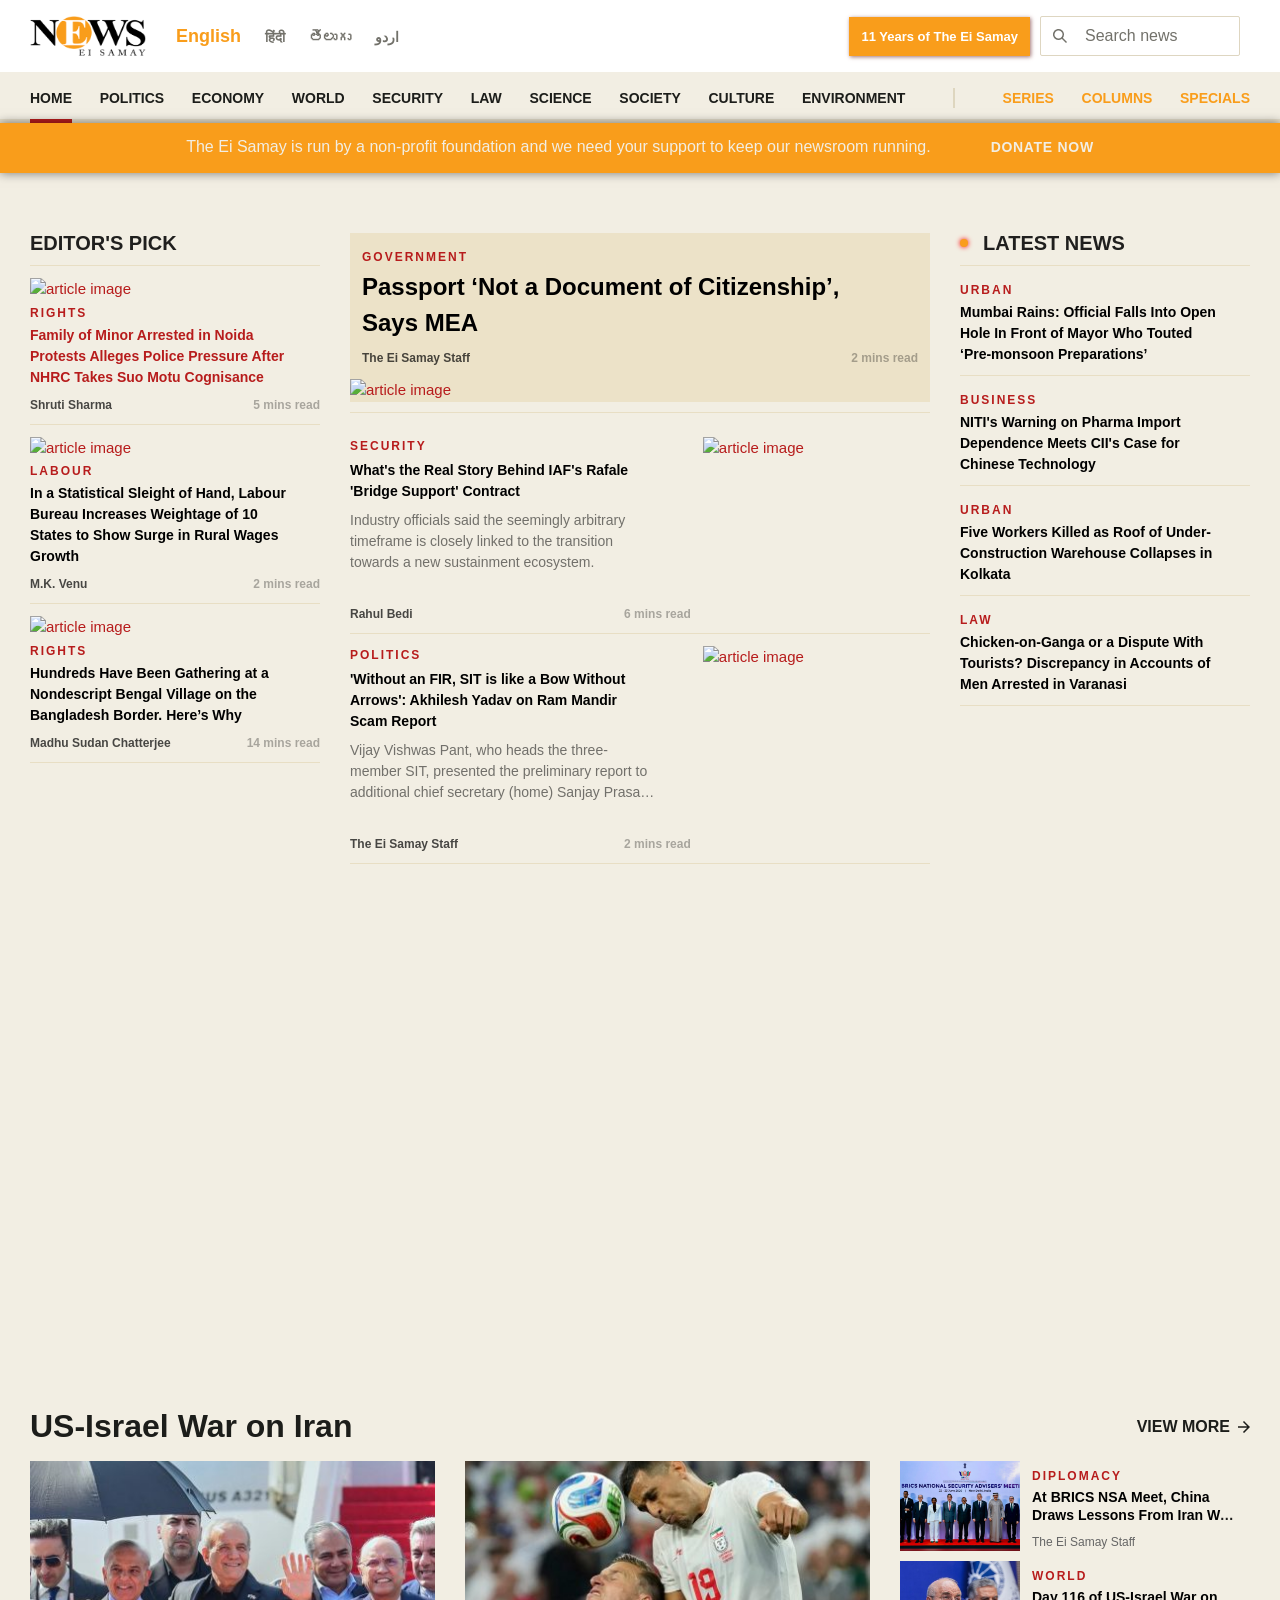
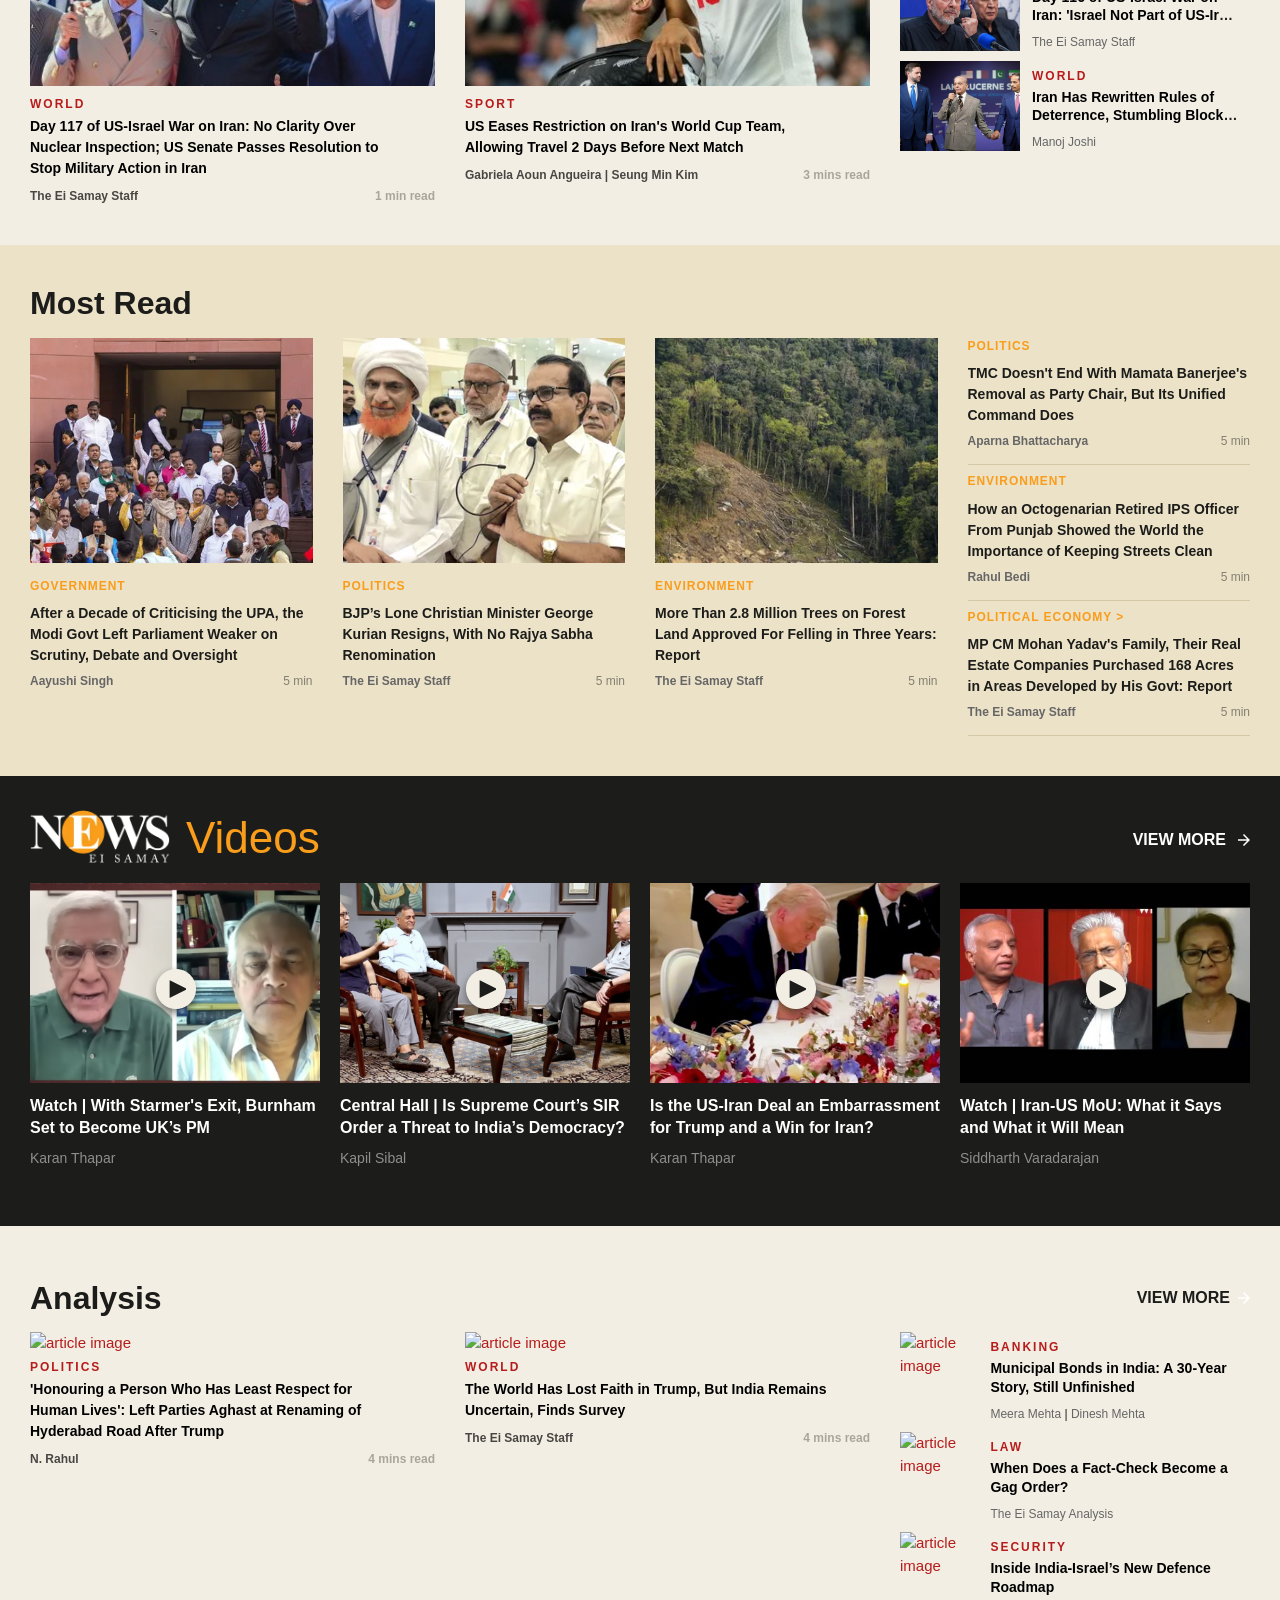
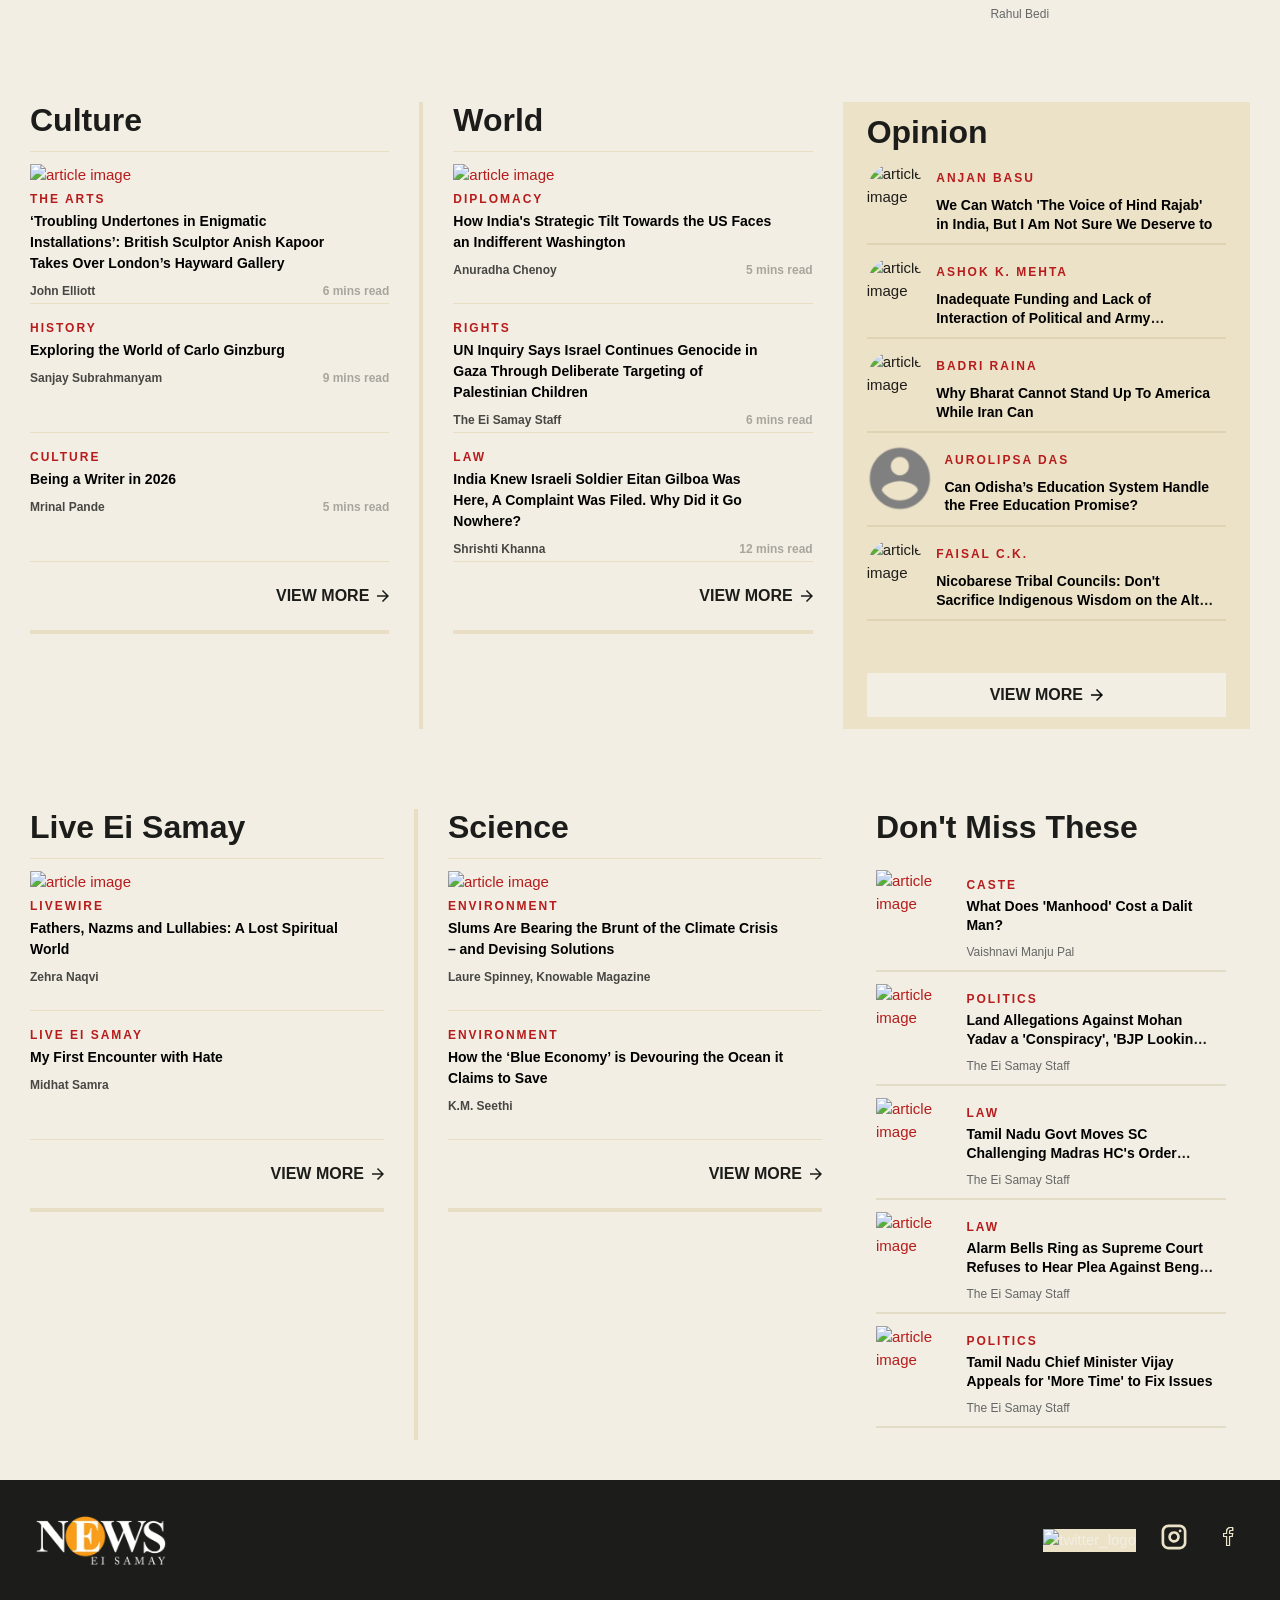
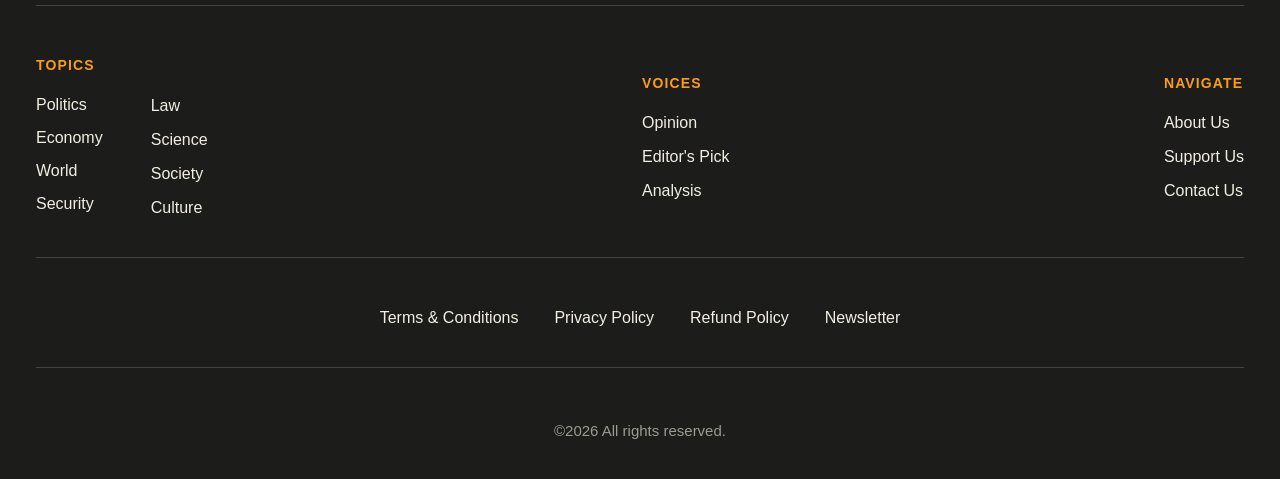
==== commit edf37f06: "minor changes 1" ====
--- a/index.html
+++ b/index.html
@@ -19,12 +19,12 @@
               >
                 <a
                   class="icon-mobile-menu mobile-menu-link hide-on-med-and-up-only"
-                  href="index.html"
+                  href="/"
                 ></a>
               </div>
             </div>
             <div class="wire-logo">
-              <a href="index.html">
+              <a href="/">
                 <img
                   src="img/eisamay-logo.webp"
                   alt="thewire"
@@ -36,7 +36,7 @@
             <div class="wire-languages hide-on-med-and-down">
               <ul>
                 <li class="wire-active-language">
-                  <a href="index.html">English</a>
+                  <a href="/">English</a>
                 </li>
                 <li>
                   <a
@@ -75,7 +75,7 @@
                   <div class="wire-yt-and-search">
                     <a target="_blank" href="#">
                       <div class="y-10-years-of-theWire">
-                        <span>11 Years of The Wire</span>
+                        <span>11 Years of The Ei Samay</span>
                       </div>
                     </a>
                     <div class="wire-search-div">
@@ -145,13 +145,13 @@
             <nav>
               <ul class="side menubar__nav">
                 <li>
-                  <a class="link active" aria-current="page" href="index.html">
+                  <a class="link active" aria-current="page" href="/">
                     <span class="link-img-home"></span>
                     <span class="link-title">Home</span>
                   </a>
                 </li>
                 <li>
-                  <a class="link" href="index.html">
+                  <a class="link" href="/">
                     <span class="link-img-categories"></span>
                     <span class="link-title">category</span>
                     <span class="icon-arrow-down"></span>
@@ -197,7 +197,7 @@
             <div class="bottom-bar">
               <div class="bottom-bar__copyright">
                 <span class="copyright-symbol">©</span>
-                <span>The Wire | 2018</span>
+                <span>The Ei Samay | 2018</span>
               </div>
               <div
                 class="bottom-bar__social-button hide-on-med-and-up undefined"
@@ -230,7 +230,7 @@
       <div class="wire-subheader">
         <div class="wire-subheader-routes">
           <div class="active-category">
-            <a href="index.html">Home</a>
+            <a href="/">Home</a>
           </div>
           <div class="">
             <a title="Politics" target="_self" href="news-listing.html"
@@ -307,7 +307,7 @@
         <a href="news-listing.html" target="_self">
           <div class="wire-support">
             <div class="wire-support-text">
-              The Wire is run by a non-profit foundation and we need your
+              The Ei Samay is run by a non-profit foundation and we need your
               support to keep our newsroom running.
             </div>
             <div class="wire-support-text-mobile">
@@ -507,7 +507,7 @@
                     <div class="article-author-time-wrapper">
                       <div class="article-author">
                         <a target="_self" href="news-listing.html"
-                          >The Wire Staff</a
+                          >The Ei Samay Staff</a
                         >
                       </div>
                       <div class="article-read-time">2 mins read</div>
@@ -618,7 +618,7 @@
                           <div class="image-right-article-author-time-wrapper">
                             <div class="image-right-article-author">
                               <a target="_self" href="news-listing.html"
-                                >The Wire Staff</a
+                                >The Ei Samay Staff</a
                               >
                             </div>
                             <div class="image-right-article-read-time">
@@ -871,7 +871,7 @@
                           <div class="article-author-time-wrapper">
                             <div class="article-author">
                               <a target="_self" href="news-listing.html"
-                                >The Wire Staff</a
+                                >The Ei Samay Staff</a
                               >
                             </div>
                             <div class="article-read-time">2 mins read</div>
@@ -947,7 +947,7 @@
                       <div class="article-author-time-wrapper">
                         <div class="article-author">
                           <a target="_self" href="news-listing.html"
-                            >The Wire Staff</a
+                            >The Ei Samay Staff</a
                           >
                         </div>
                         <div class="article-read-time">1 min read</div>
@@ -1049,7 +1049,7 @@
                     <div class="side-article-author-time-wrapper-mc">
                       <div class="side-article-author-mc">
                         <a target="_self" href="news-listing.html"
-                          >The Wire Staff</a
+                          >The Ei Samay Staff</a
                         >
                       </div>
                       <div class="side-article-read-time-mc">4 mins read</div>
@@ -1092,7 +1092,7 @@
                     <div class="side-article-author-time-wrapper-mc">
                       <div class="side-article-author-mc">
                         <a target="_self" href="news-listing.html"
-                          >The Wire Staff</a
+                          >The Ei Samay Staff</a
                         >
                       </div>
                       <div class="side-article-read-time-mc">0 mins read</div>
@@ -1184,7 +1184,7 @@
               <div class="side-article-author-time-wrapper-mc">
                 <div class="side-article-author-mc">
                   <a target="_self" href="news-listing.html"
-                    >The Wire Staff</a
+                    >The Ei Samay Staff</a
                   >
                 </div>
                 <div class="side-article-read-time-mc">1 min read</div>
@@ -1266,7 +1266,7 @@
               <div class="side-article-author-time-wrapper-mc">
                 <div class="side-article-author-mc">
                   <a target="_self" href="news-listing.html"
-                    >The Wire Staff</a
+                    >The Ei Samay Staff</a
                   >
                 </div>
                 <div class="side-article-read-time-mc">4 mins read</div>
@@ -1352,7 +1352,7 @@
                     <a
                       target="_self"
                       href="news-listing.html"
-                      >The Wire Staff</a
+                      >The Ei Samay Staff</a
                     >
                   </div>
                   <div class="mrn-content-read-time">5 min</div>
@@ -1388,7 +1388,7 @@
                     <a
                       target="_self"
                       href="news-listing.html"
-                      >The Wire Staff</a
+                      >The Ei Samay Staff</a
                     >
                   </div>
                   <div class="mrn-content-read-time">5 min</div>
@@ -1485,7 +1485,7 @@
                       <a
                         target="_self"
                         href="new-listing.html"
-                        >The Wire Staff</a
+                        >The Ei Samay Staff</a
                       >
                     </div>
                     <div class="mrn-sm-content-read-time">5 min</div>
@@ -1764,7 +1764,7 @@
                       <div class="article-author-time-wrapper">
                         <div class="article-author">
                           <a target="_self" href="news-listing.html"
-                            >The Wire Staff</a
+                            >The Ei Samay Staff</a
                           >
                         </div>
                         <div class="article-read-time">4 mins read</div>
@@ -1862,7 +1862,7 @@
                     <div class="side-article-author-time-wrapper-mc">
                       <div class="side-article-author-mc">
                         <a target="_self" href="news-listing.html"
-                          >The Wire Analysis</a
+                          >The Ei Samay Analysis</a
                         >
                       </div>
                       <div class="side-article-read-time-mc">11 mins read</div>
@@ -1990,7 +1990,7 @@
               </div>
               <div class="side-article-author-time-wrapper-mc">
                 <div class="side-article-author-mc">
-                  <a target="_self" href="news-listing.html">The Wire Staff</a>
+                  <a target="_self" href="news-listing.html">The Ei Samay Staff</a>
                 </div>
                 <div class="side-article-read-time-mc">4 mins read</div>
               </div>
@@ -2275,7 +2275,7 @@
                           <div class="article-author-time-wrapper">
                             <div class="article-author">
                               <a target="_self" href="news-listing.html"
-                                >The Wire Staff</a
+                                >The Ei Samay Staff</a
                               >
                             </div>
                             <div class="article-read-time">6 mins read</div>
@@ -2532,7 +2532,7 @@
               <div class="home-article-list">
                 <div>
                   <div class="home-article-heading categorised-text-header">
-                    Livewire
+                    Live Ei Samay
                   </div>
                   <div class="line"></div>
                 </div>
@@ -2588,8 +2588,8 @@
                       <div class="undefined">
                         <div class="undefined article-text-wrapper">
                           <div class="article-category-image-wrapper">
-                            <a target="_self" class="article-category" href="index.html"
-                              >Livewire</a
+                            <a target="_self" class="article-category" href="/"
+                              >Live Ei Samay</a
                             >
                           </div>
                           <div class="article-title">
@@ -2841,7 +2841,7 @@
                     <div class="side-article-author-time-wrapper-mc">
                       <div class="side-article-author-mc">
                         <a target="_self" href="news-listing.html"
-                          >The Wire Staff</a
+                          >The Ei Samay Staff</a
                         >
                       </div>
                       <div class="side-article-read-time-mc">2 mins read</div>
@@ -2884,7 +2884,7 @@
                     <div class="side-article-author-time-wrapper-mc">
                       <div class="side-article-author-mc">
                         <a target="_self" href="news-listing.html"
-                          >The Wire Staff</a
+                          >The Ei Samay Staff</a
                         >
                       </div>
                       <div class="side-article-read-time-mc">1 min read</div>
@@ -2927,7 +2927,7 @@
                     <div class="side-article-author-time-wrapper-mc">
                       <div class="side-article-author-mc">
                         <a target="_self" href="news-listing.html"
-                          >The Wire Staff</a
+                          >The Ei Samay Staff</a
                         >
                       </div>
                       <div class="side-article-read-time-mc">3 mins read</div>
@@ -2970,7 +2970,7 @@
                     <div class="side-article-author-time-wrapper-mc">
                       <div class="side-article-author-mc">
                         <a target="_self" href="news-listing.html"
-                          >The Wire Staff</a
+                          >The Ei Samay Staff</a
                         >
                       </div>
                       <div class="side-article-read-time-mc">3 mins read</div>
--- a/css/news-eisamay.css
+++ b/css/news-eisamay.css
@@ -540,7 +540,7 @@
 }
 
 .loading {
-    background: url(../static-images/5edb00c038fee8962c946b01ea392336-loading.gif);
+    background: url(/static-images/5edb00c038fee8962c946b01ea392336-loading.gif);
     background-size: 100%;
     width: 50px;
     height: 50px;
@@ -555,7 +555,7 @@
 }
 
 .loading-special-data .loading-spinner {
-    background: url(../static-images/5edb00c038fee8962c946b01ea392336-loading.gif);
+    background: url(/static-images/5edb00c038fee8962c946b01ea392336-loading.gif);
     background-size: 100%;
     width: 50px;
     height: 50px;
@@ -782,7 +782,7 @@
 }
 
 .loading_white {
-    background: url(../static-images/a0507c87dab5c12b744cb27e80992449-loading_white.gif);
+    background: url(/static-images/a0507c87dab5c12b744cb27e80992449-loading_white.gif);
     background-size: 100%;
     width: 35px;
     height: 35px;
@@ -10693,7 +10693,7 @@
     height: 720px;
     overflow: hidden;
     background-color: #020002;
-    background-image: url(../static-images/3546020be1469805b408950957a7e8c7-marksheet_background.png)
+    background-image: url(/static-images/3546020be1469805b408950957a7e8c7-marksheet_background.png)
 }
 
 .manifest-container .marksheet-background .marksheet-background-image {
@@ -17349,7 +17349,8 @@
         font-weight: 600;
         font-size: 16px;
         box-shadow: 1px 1px 4px #a17373;
-        cursor: pointer
+        cursor: pointer;
+                text-align: center;
     }
 
     .wire-search-div {
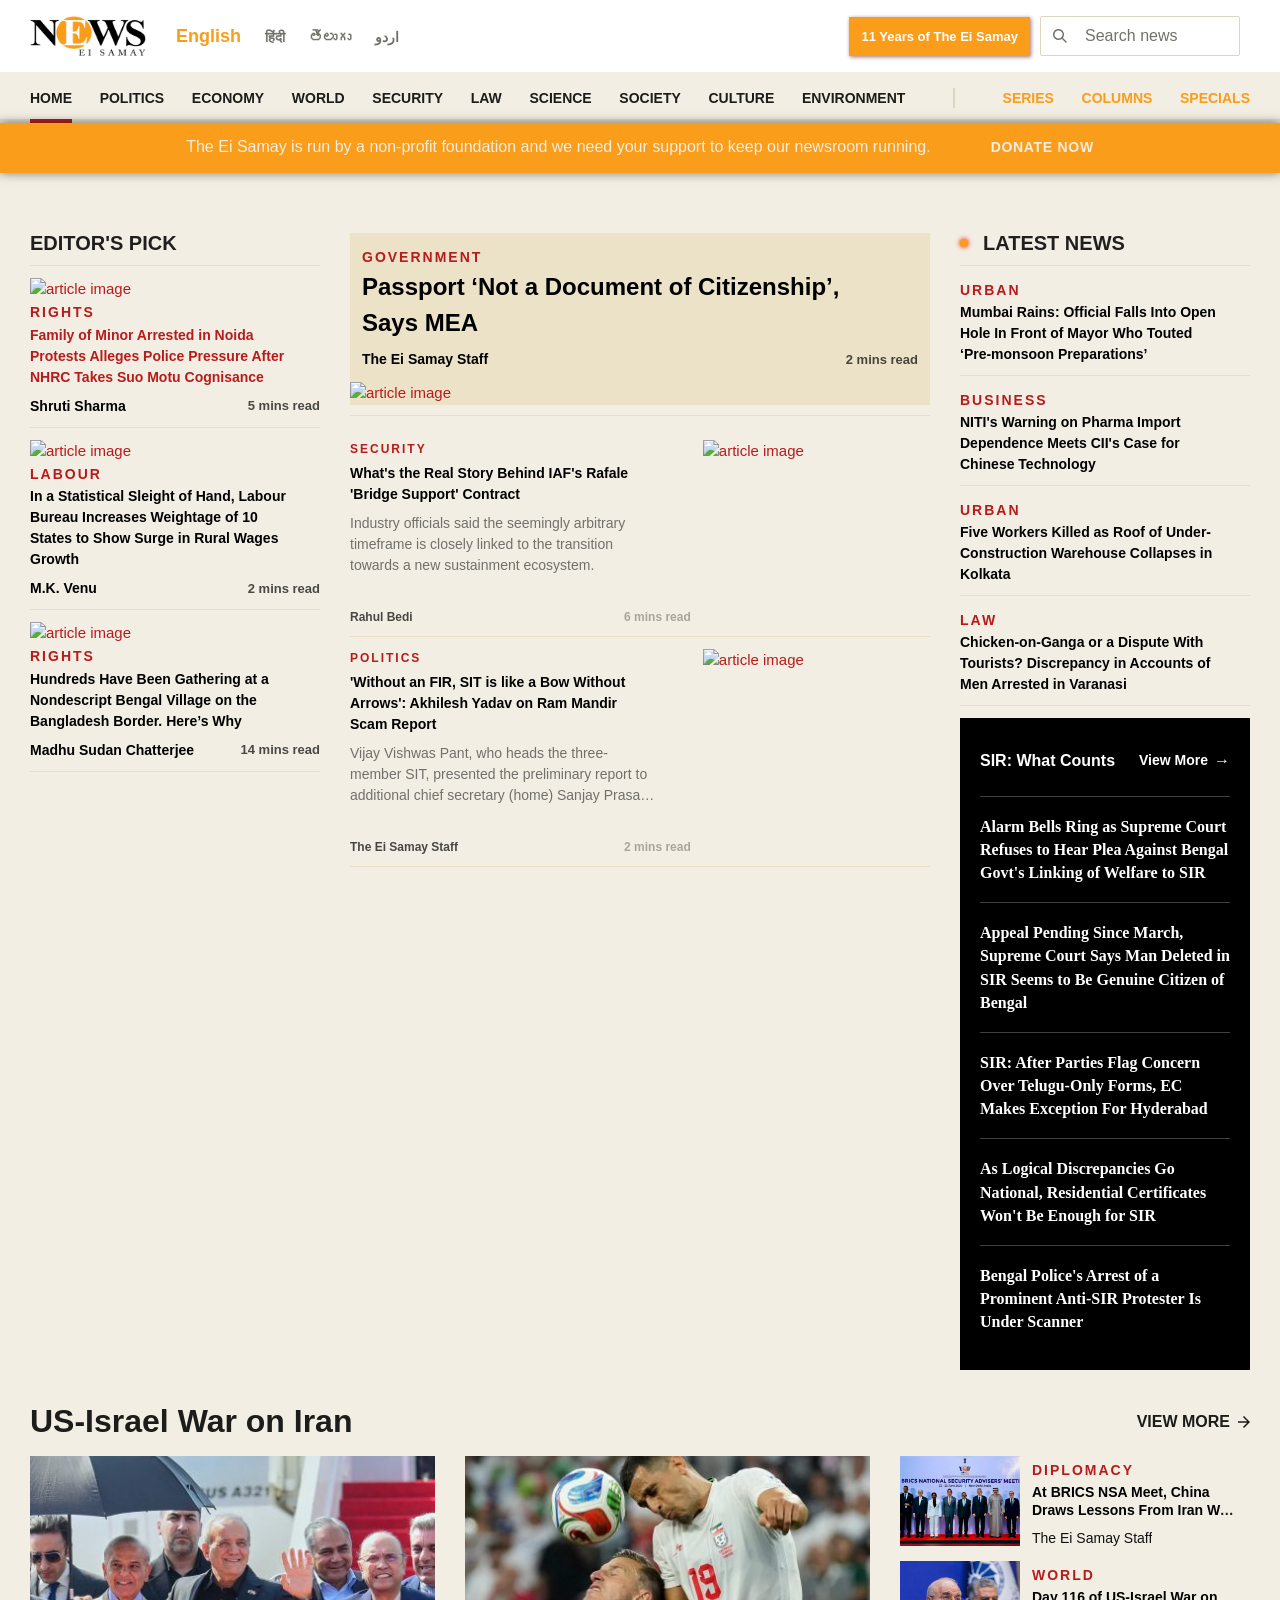
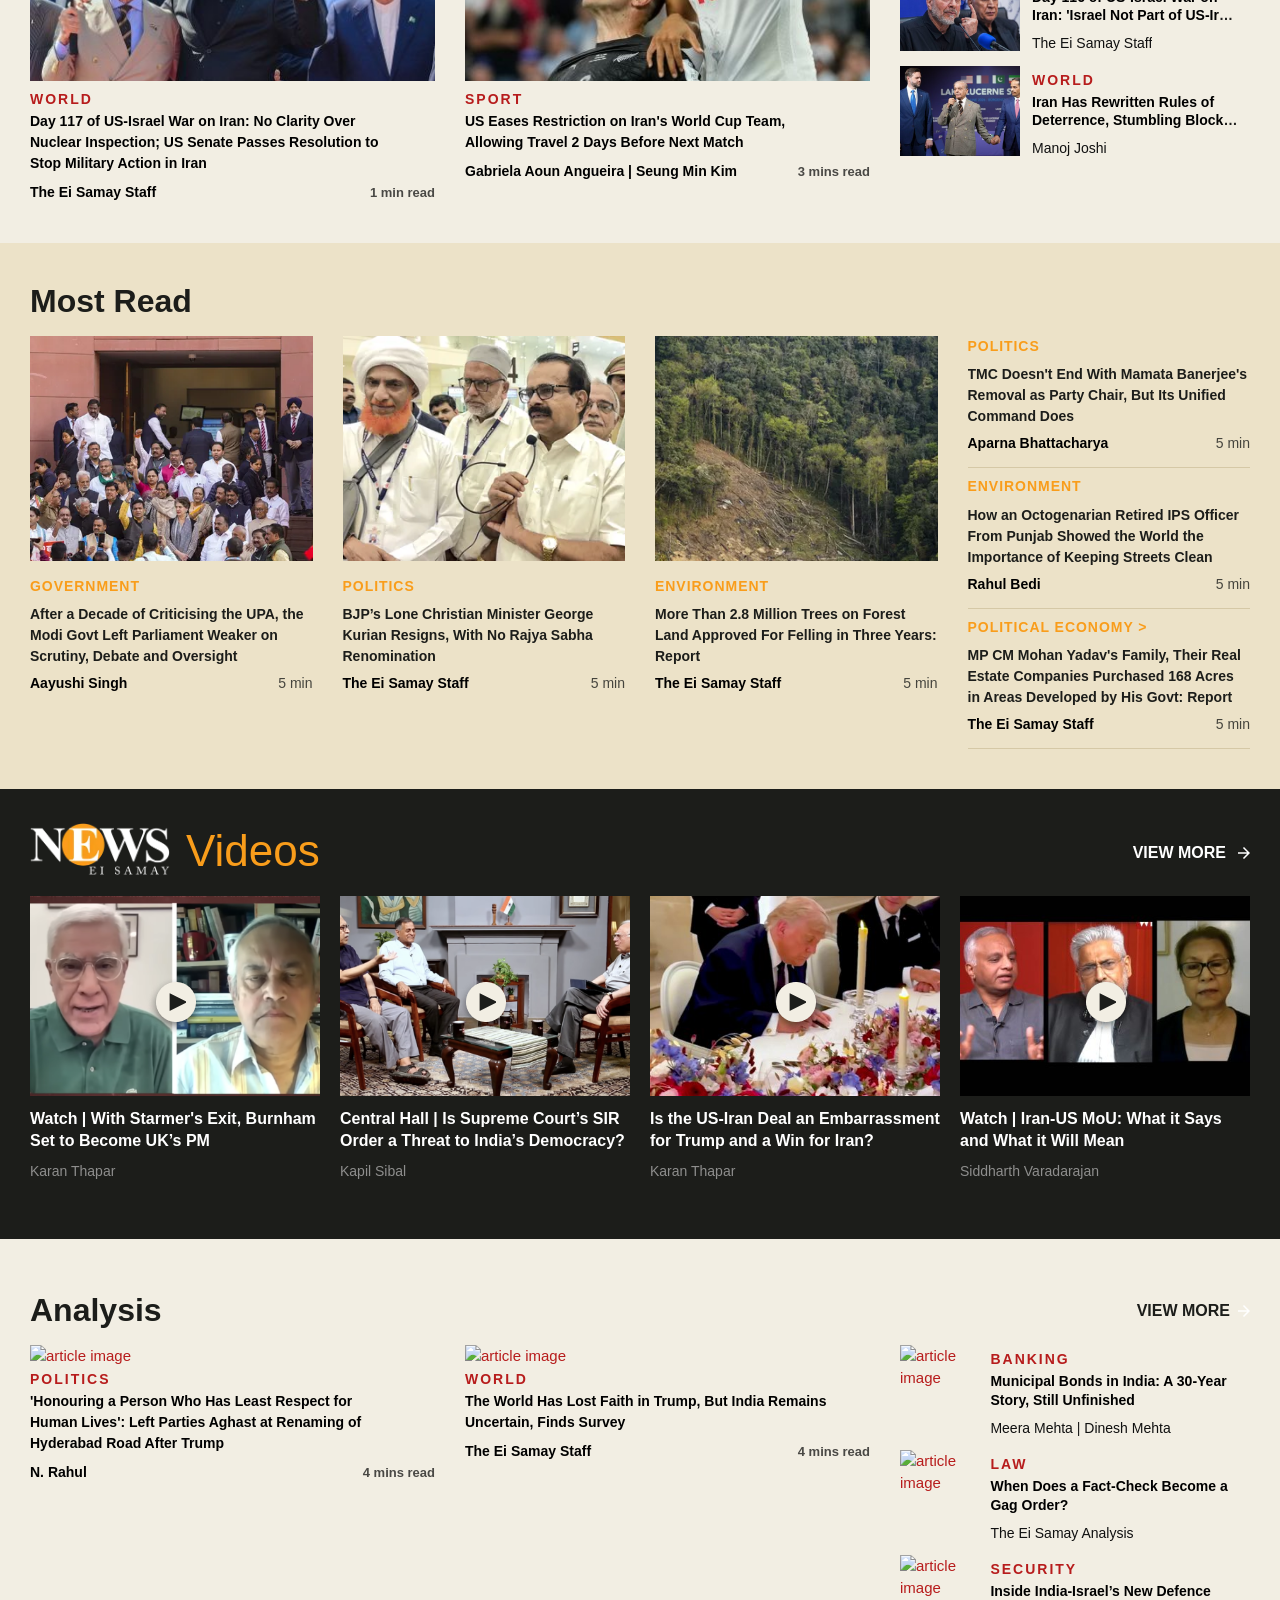
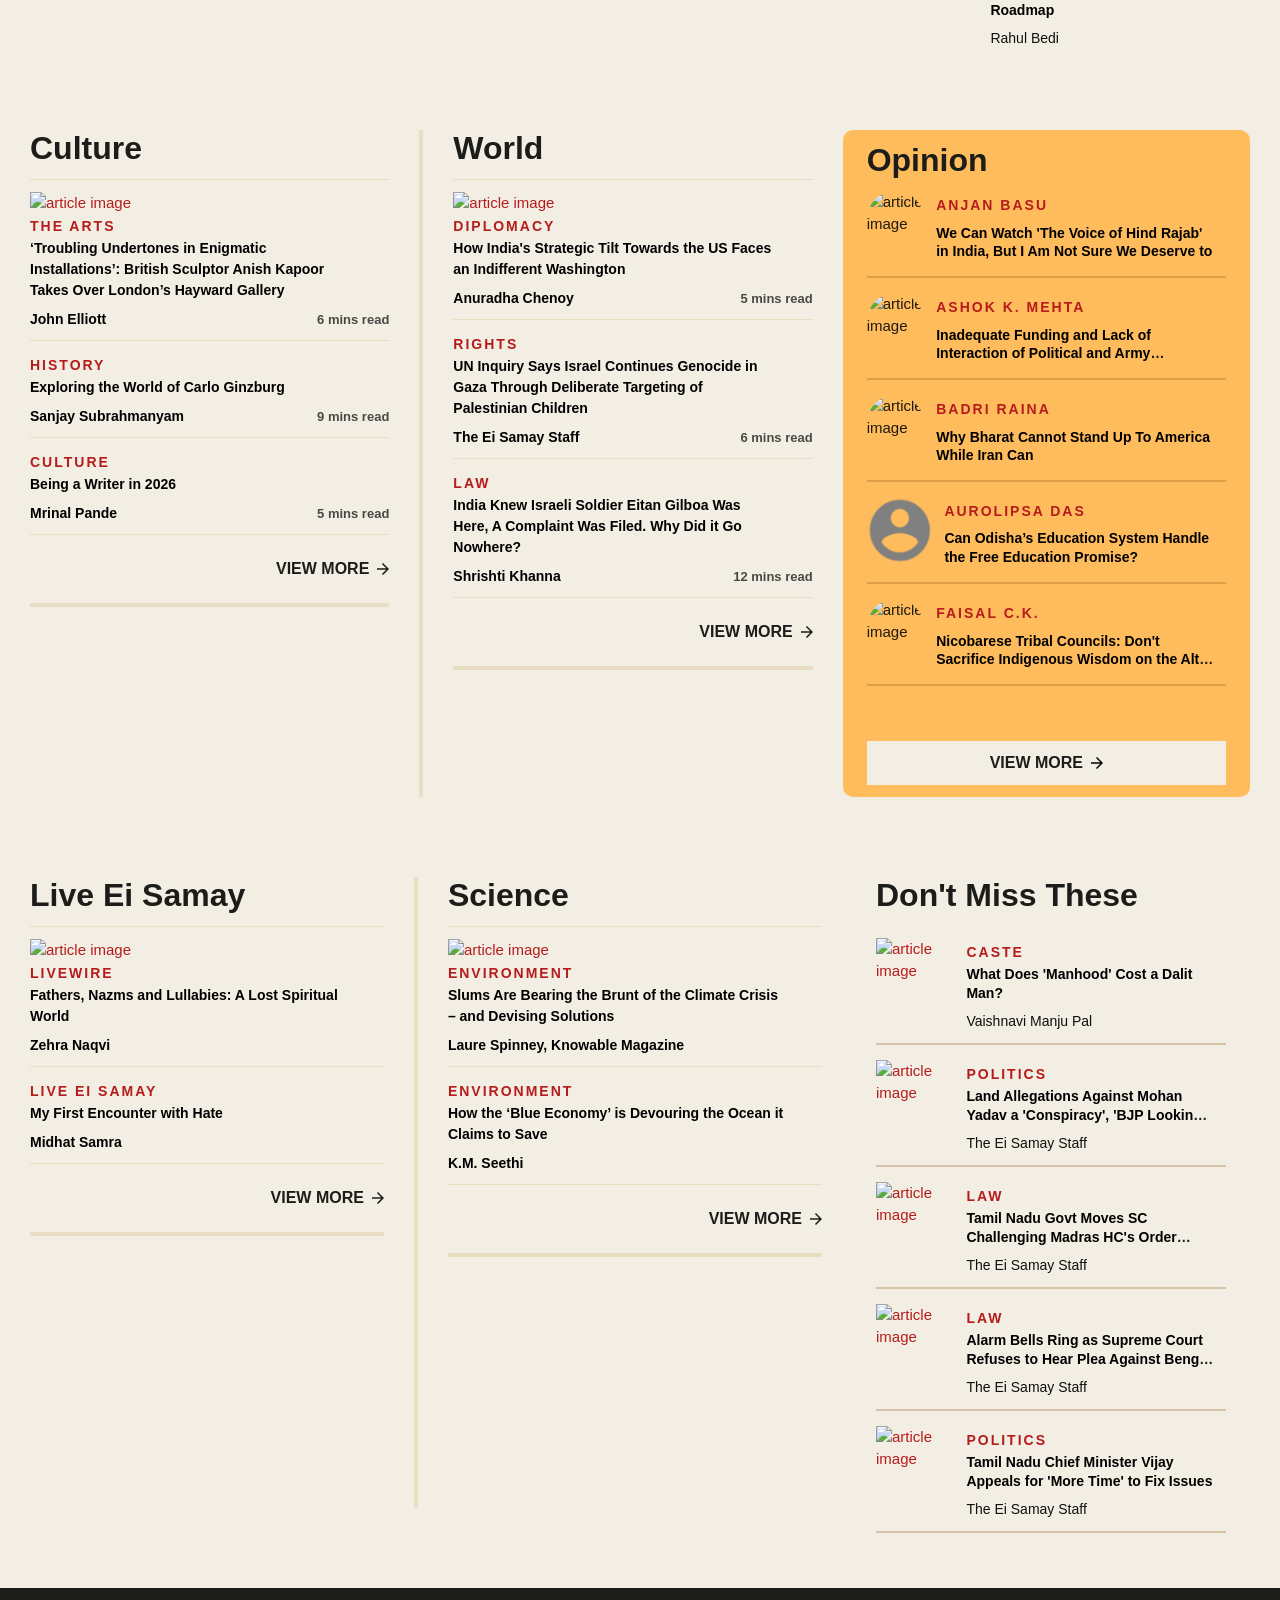
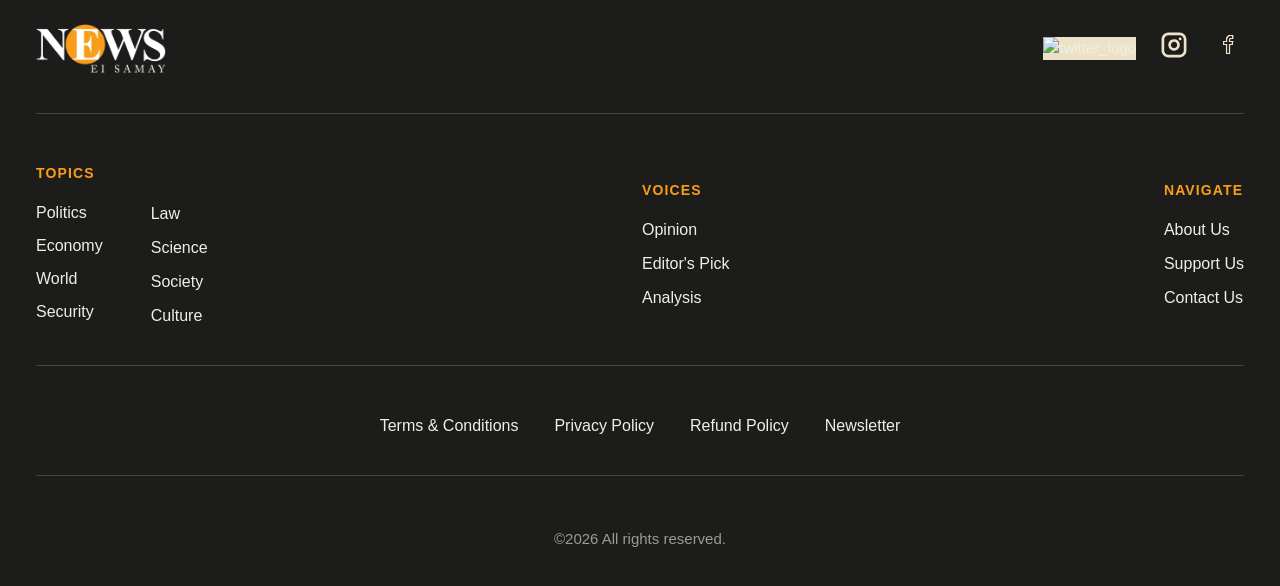
==== commit 3fb29eac: "Fix broken and absolute links, add .nojekyll for GitHub Pages compatibility" ====
--- a/index.html
+++ b/index.html
@@ -761,7 +761,48 @@
                     </div>
                     <div class="line"></div>
                   </div>
-                  <iframe
+                  <div class="sir-widget">
+    <div class="sir-header">
+        <h3>SIR: What Counts</h3>
+        <a href="#">
+            View More
+            <span>→</span>
+        </a>
+    </div>
+
+    <ul class="sir-list">
+        <li>
+            <a href="#">
+                Alarm Bells Ring as Supreme Court Refuses to Hear Plea Against Bengal Govt's Linking of Welfare to SIR
+            </a>
+        </li>
+
+        <li>
+            <a href="#">
+                Appeal Pending Since March, Supreme Court Says Man Deleted in SIR Seems to Be Genuine Citizen of Bengal
+            </a>
+        </li>
+
+        <li>
+            <a href="#">
+                SIR: After Parties Flag Concern Over Telugu-Only Forms, EC Makes Exception For Hyderabad
+            </a>
+        </li>
+
+        <li>
+            <a href="#">
+                As Logical Discrepancies Go National, Residential Certificates Won't Be Enough for SIR
+            </a>
+        </li>
+
+        <li>
+            <a href="#">
+                Bengal Police's Arrest of a Prominent Anti-SIR Protester Is Under Scanner
+            </a>
+        </li>
+    </ul>
+</div>
+                  <!-- <iframe
                     src="https://elections.thewire.in/election-diary/widget.html?v"
                     title="Subscribe Banner"
                     loading="lazy"
@@ -775,7 +816,7 @@
                       border-image: initial;
                       overflow: hidden;
                     "
-                  ></iframe>
+                  ></iframe> -->
                 </div>
               </div>
             </div>
@@ -1399,12 +1440,12 @@
                 <div class="mrn-sm-content">
                  
                   <div class="mrn-sm-content-category">
-                    <a target="_self" href="new-listing.html">Politics</a>
+                    <a target="_self" href="news-listing.html">Politics</a>
                   </div>
                   <div class="mrn-sm-content-title">
                     <a
                       target="_self"
-                      href="new-listing.html"
+                      href="news-listing.html"
                       >TMC Doesn't End With Mamata Banerjee's Removal as Party
                       Chair, But Its Unified Command Does</a
                     >
@@ -1413,7 +1454,7 @@
                     <div class="mrn-sm-content-author">
                       <a
                         target="_self"
-                        href="new-listing.html"
+                        href="news-listing.html"
                         >Aparna Bhattacharya</a
                       >
                     </div>
@@ -1424,7 +1465,7 @@
                 <div class="mrn-sm-content">
                   <a
                     target="_self"
-                    href="new-listing.html"
+                    href="news-listing.html"
                   >
                     <img
                       alt="article image"
@@ -1433,12 +1474,12 @@
                     />
                   </a>
                   <div class="mrn-sm-content-category">
-                    <a target="_self" href="new-listing.html">Environment</a>
+                    <a target="_self" href="news-listing.html">Environment</a>
                   </div>
                   <div class="mrn-sm-content-title">
                     <a
                       target="_self"
-                      href="new-listing.html"
+                      href="news-listing.html"
                       >How an Octogenarian Retired IPS Officer From Punjab
                       Showed the World the Importance of Keeping Streets
                       Clean</a
@@ -1448,7 +1489,7 @@
                     <div class="mrn-sm-content-author">
                       <a
                         target="_self"
-                        href="new-listing.html"
+                        href="news-listing.html"
                         >Rahul Bedi</a
                       >
                     </div>
@@ -1459,7 +1500,7 @@
                 <div class="mrn-sm-content">
                   <a
                     target="_self"
-                    href="new-listing.html"
+                    href="news-listing.html"
                   >
                     <img
                       alt="article image"
@@ -1468,13 +1509,13 @@
                     />
                   </a>
                   <div class="mrn-sm-content-category">
-                    <a target="_self" href="new-listing.html">Political Economy</a>
+                    <a target="_self" href="news-listing.html">Political Economy</a>
                     >
                   </div>
                   <div class="mrn-sm-content-title">
                     <a
                       target="_self"
-                      href="new-listing.html"
+                      href="news-listing.html"
                       >MP CM Mohan Yadav's Family, Their Real Estate Companies
                       Purchased 168 Acres in Areas Developed by His Govt:
                       Report</a
@@ -1484,7 +1525,7 @@
                     <div class="mrn-sm-content-author">
                       <a
                         target="_self"
-                        href="new-listing.html"
+                        href="news-listing.html"
                         >The Ei Samay Staff</a
                       >
                     </div>
@@ -1526,7 +1567,7 @@
                 <div class="hp-video-content-image">
                   <a
                     target="_blank"
-                    href="new-listing.html"
+                    href="news-listing.html"
                   >
                     <img
                       alt="wire-video"
--- a/css/news-eisamay.css
+++ b/css/news-eisamay.css
@@ -3211,7 +3211,7 @@
 
 .article-container .article-text-wrapper .article-category-image-wrapper .article-category {
     text-transform: uppercase;
-    font-size: 12px;
+    font-size: 14px;
     font-weight: 700;
     letter-spacing: 2px
 }
@@ -3257,12 +3257,12 @@
 }
 
 .article-container .article-text-wrapper .article-author-time-wrapper {
-    font-size: 12px;
+    font-size: 14px;
     font-weight: 600;
     display: flex;
     justify-content: space-between;
     align-items: center;
-    opacity: .7;
+    opacity: 1;
     /* font-family: inherit; */
     text-overflow: ellipsis;
     white-space: wrap;
@@ -3274,8 +3274,8 @@
 }
 
 .article-container .article-text-wrapper .article-author-time-wrapper .article-read-time {
-    font-size: 12px;
-    opacity: .5
+    font-size: 13px;
+    opacity: .8
 }
 
 .article-container #article-image {
@@ -3585,14 +3585,14 @@
 }
 
 .culture .article-text-wrapper,.livewire .article-text-wrapper,.science .article-text-wrapper,.world .article-text-wrapper {
-    height: 106px
+    /* height: 106px */
 }
 
 .side-article-wrapper-mc {
     height: 90px;
     width: 350px;
     display: flex;
-    margin-bottom: 10px
+    margin-bottom: 15px;
 }
 
 .side-article-wrapper-mc .side-article-text-wrapper-mc {
@@ -3618,7 +3618,7 @@
 
 .side-article-wrapper-mc .side-article-text-wrapper-mc .side-article-category-image-wrapper-mc .side-article-category-mc {
     text-transform: uppercase;
-    font-size: 12px;
+    font-size: 14px;
     font-weight: 600;
     letter-spacing: 2px;
     font-family: Source Sans\ 3,sans-serif
@@ -3653,7 +3653,7 @@
 }
 
 .side-article-wrapper-mc .side-article-text-wrapper-mc .side-article-author-time-wrapper-mc .side-article-author-mc {
-    font-size: 12px;
+    font-size: 14px;
     font-family: inherit;
     white-space: nowrap;
     overflow: hidden;
@@ -3661,7 +3661,7 @@
 }
 
 .side-article-wrapper-mc .side-article-text-wrapper-mc .side-article-author-time-wrapper-mc .side-article-author-mc>a {
-    color: #666
+    color: #101010;
 }
 
 .side-article-wrapper-mc .side-article-text-wrapper-mc .side-article-author-time-wrapper-mc .side-article-read-time-mc {
@@ -3819,7 +3819,7 @@
 .mrn-container .mrn-content-container .mrn-content-wrapper .mrn-content-category,.mrn-container .mrn-content-container .mrn-content-wrapper .mrn-content-category>a {
     color: #f99d1b;
     /* font-family: inherit; */
-    font-size: 12px;
+    font-size: 14px;
     font-style: normal;
     font-weight: 700;
     line-height: 145%;
@@ -3847,9 +3847,9 @@
 }
 
 .mrn-container .mrn-content-container .mrn-content-wrapper .mrn-content-author-time-wrapper .mrn-content-author {
-    color: #666;
+    color: #000;
     font-family: inherit;
-    font-size: 12px;
+    font-size: 14px;
     font-style: normal;
     font-weight: 600;
     line-height: normal;
@@ -3857,13 +3857,13 @@
 }
 
 .mrn-container .mrn-content-container .mrn-content-wrapper .mrn-content-author-time-wrapper .mrn-content-author>a {
-    color: #666
+    color: #000
 }
 
 .mrn-container .mrn-content-container .mrn-content-wrapper .mrn-content-author-time-wrapper .mrn-content-read-time {
-    color: rgba(28,29,26,.5);
+    color: rgba(28,29,26,.8);
     /* font-family: inherit; */
-    font-size: 12px;
+    font-size: 14px;
     font-style: normal;
     font-weight: 400;
     line-height: normal
@@ -3886,7 +3886,7 @@
 .mrn-container .mrn-content-container .mrn-right-content-wrapper .mrn-sm-content .mrn-sm-content-category {
     color: #f99d1b;
     font-family: inherit;
-    font-size: 12px;
+    font-size: 14px;
     font-style: normal;
     font-weight: 700;
     line-height: 145%;
@@ -3918,9 +3918,9 @@
 }
 
 .mrn-container .mrn-content-container .mrn-right-content-wrapper .mrn-sm-content .mrn-sm-content-author-time-wrapper .mrn-sm-content-author {
-    color: #666;
+    color: #000000;
     font-family: inherit;
-    font-size: 12px;
+    font-size: 14px;
     font-style: normal;
     font-weight: 600;
     line-height: normal;
@@ -3928,13 +3928,13 @@
 }
 
 .mrn-container .mrn-content-container .mrn-right-content-wrapper .mrn-sm-content .mrn-sm-content-author-time-wrapper .mrn-sm-content-author>a {
-    color: #666
+    color: #000000
 }
 
 .mrn-container .mrn-content-container .mrn-right-content-wrapper .mrn-sm-content .mrn-sm-content-author-time-wrapper .mrn-sm-content-read-time {
-    color: rgba(28,29,26,.5);
+    color: rgba(28,29,26,.8);
     font-family: inherit;
-    font-size: 12px;
+    font-size: 14px;
     font-style: normal;
     font-weight: 400;
     line-height: normal
@@ -12430,14 +12430,15 @@
 }
 
 .opinion-wrapper {
-    background: #ece2c8;
+    background: #ffbc5d;
     height: 100%;
     padding: 12px 24px;
     display: flex;
     flex-direction: column;
     justify-content: space-between;
     align-items: flex-start;
-    flex-shrink: 0
+    flex-shrink: 0;
+    border-radius: 10px;
 }
 
 .opinion-text-container {
@@ -12456,8 +12457,8 @@
 .opinion-line {
     width: 100%;
     opacity: .3;
-    border: 1px solid #bdae83;
-    margin-bottom: 12px
+    border: 1px solid #8f5e18;
+    margin-bottom: 15px;
 }
 
 .opinion-view-more {
@@ -21820,6 +21821,78 @@
     overflow: hidden;
 }
 
+.sir-widget {
+    background: #000;
+    color: #fff;
+    padding: 18px 20px;
+    font-family: Georgia, serif;
+}
+
+.sir-header {
+    display: flex;
+    justify-content: space-between;
+    align-items: center;
+    margin-bottom: 10px;
+}
+
+.sir-header h3 {
+    margin: 0;
+    font-size: 16px;
+    font-weight: 700;
+    font-family: Arial, sans-serif;
+}
+
+.sir-header a {
+    display: flex;
+    align-items: center;
+    gap: 6px;
+    color: #fff;
+    text-decoration: none;
+    font-family: Arial, sans-serif;
+    font-size: 14px;
+    font-weight: 700;
+}
+
+.sir-header a span {
+    font-size: 16px;
+    transition: .25s;
+}
+
+.sir-header a:hover span {
+    transform: translateX(4px);
+}
+
+.sir-list {
+    margin: 0;
+    padding: 0;
+    list-style: none;
+}
+
+.sir-list li {
+    border-top: 1px solid rgba(255,255,255,.25);
+}
+
+.sir-list li:first-child {
+    border-top: 1px solid rgba(255,255,255,.25);
+}
+
+.sir-list a {
+    display: block;
+    padding: 18px 0;
+    color: #fff;
+    text-decoration: none;
+
+    font-size: 16px;
+    line-height: 1.45;
+    font-weight: 700;
+
+    transition: opacity .25s;
+}
+
+.sir-list a:hover {
+    opacity: .8;
+}
+
 
 @media(max-width: 767px) {
     .wire-support > a {
@@ -21836,5 +21909,19 @@
         gap: 20px;
         margin-bottom: 30px;
     }
-}
-
+    .colored-wrapper {
+        width: 100%;
+        background-color: #ffffff;
+    }
+    .categorised-articles {
+        background: #fff;
+    }
+    .article-container .article-text-wrapper {
+        margin-block: 15px;
+    }
+    .article-container .article-text-wrapper .article-title {
+        font-size: 16px;
+    }
+    
+}
+
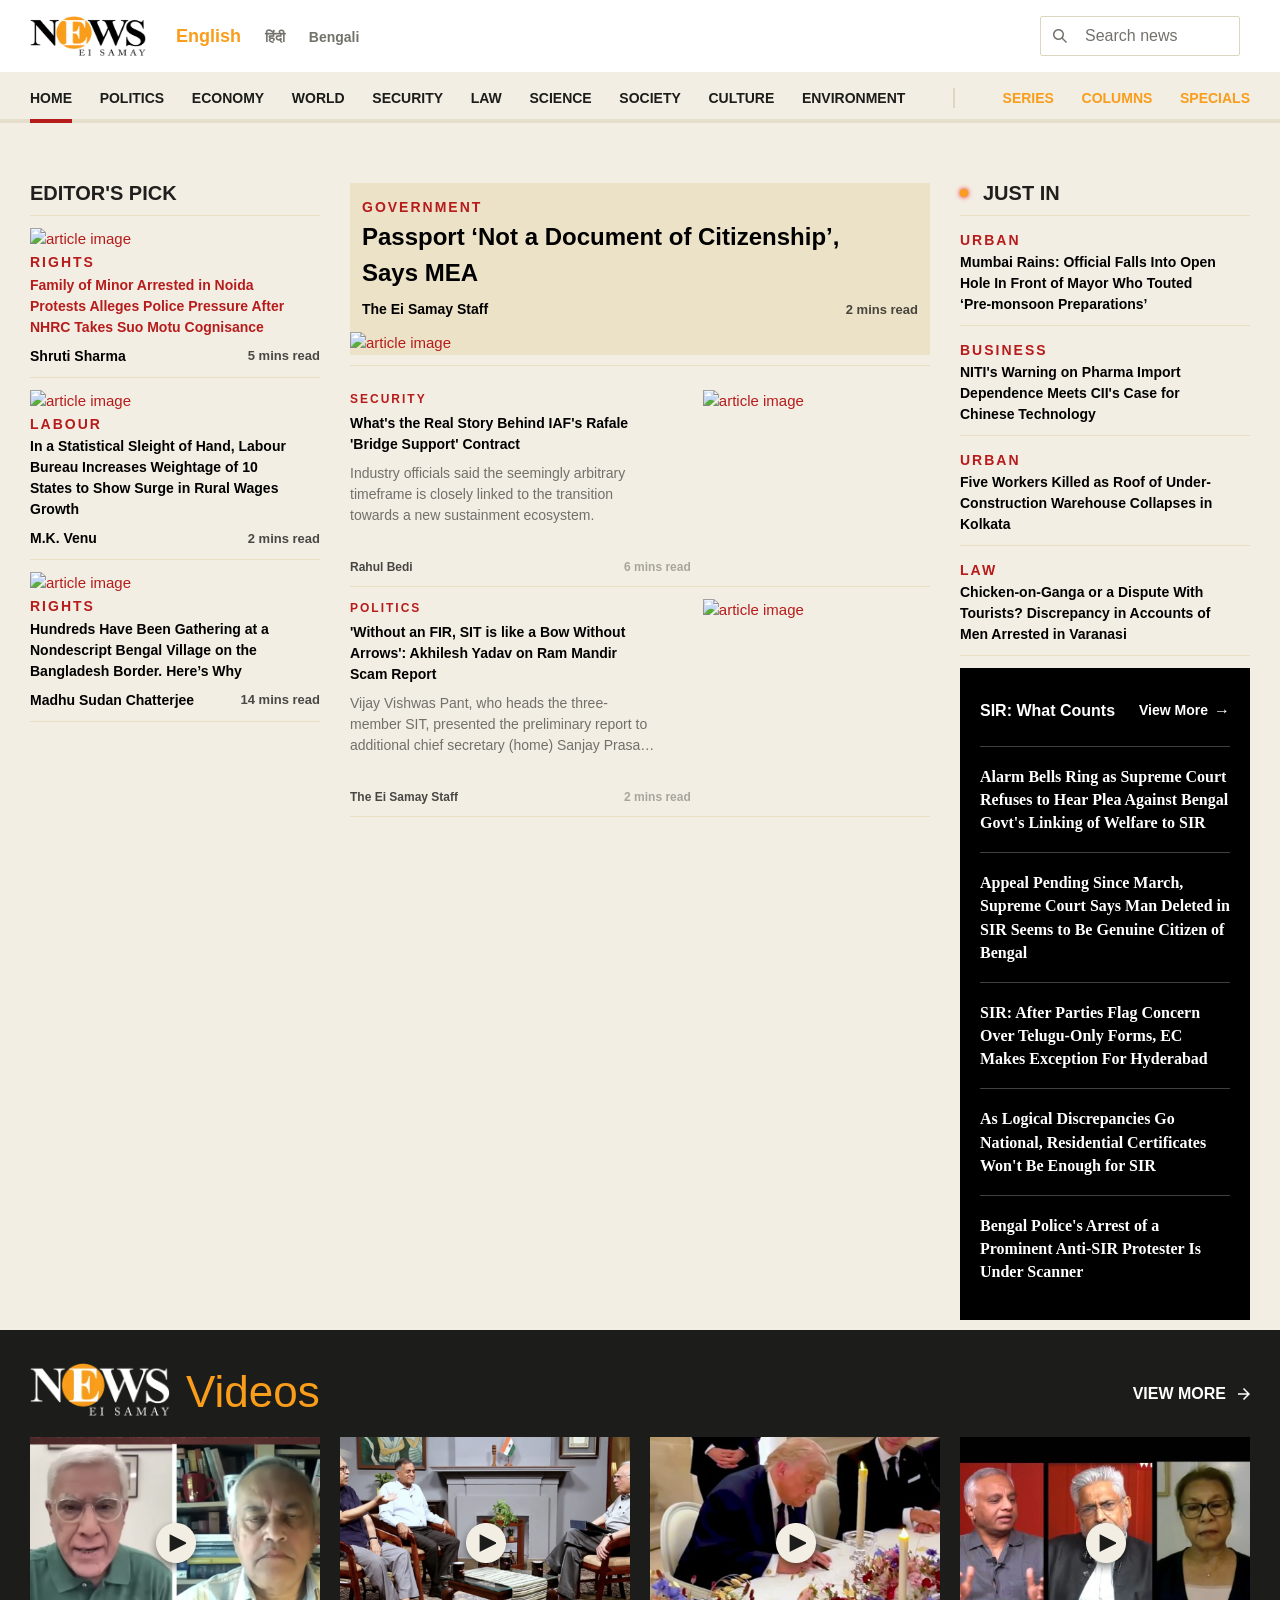
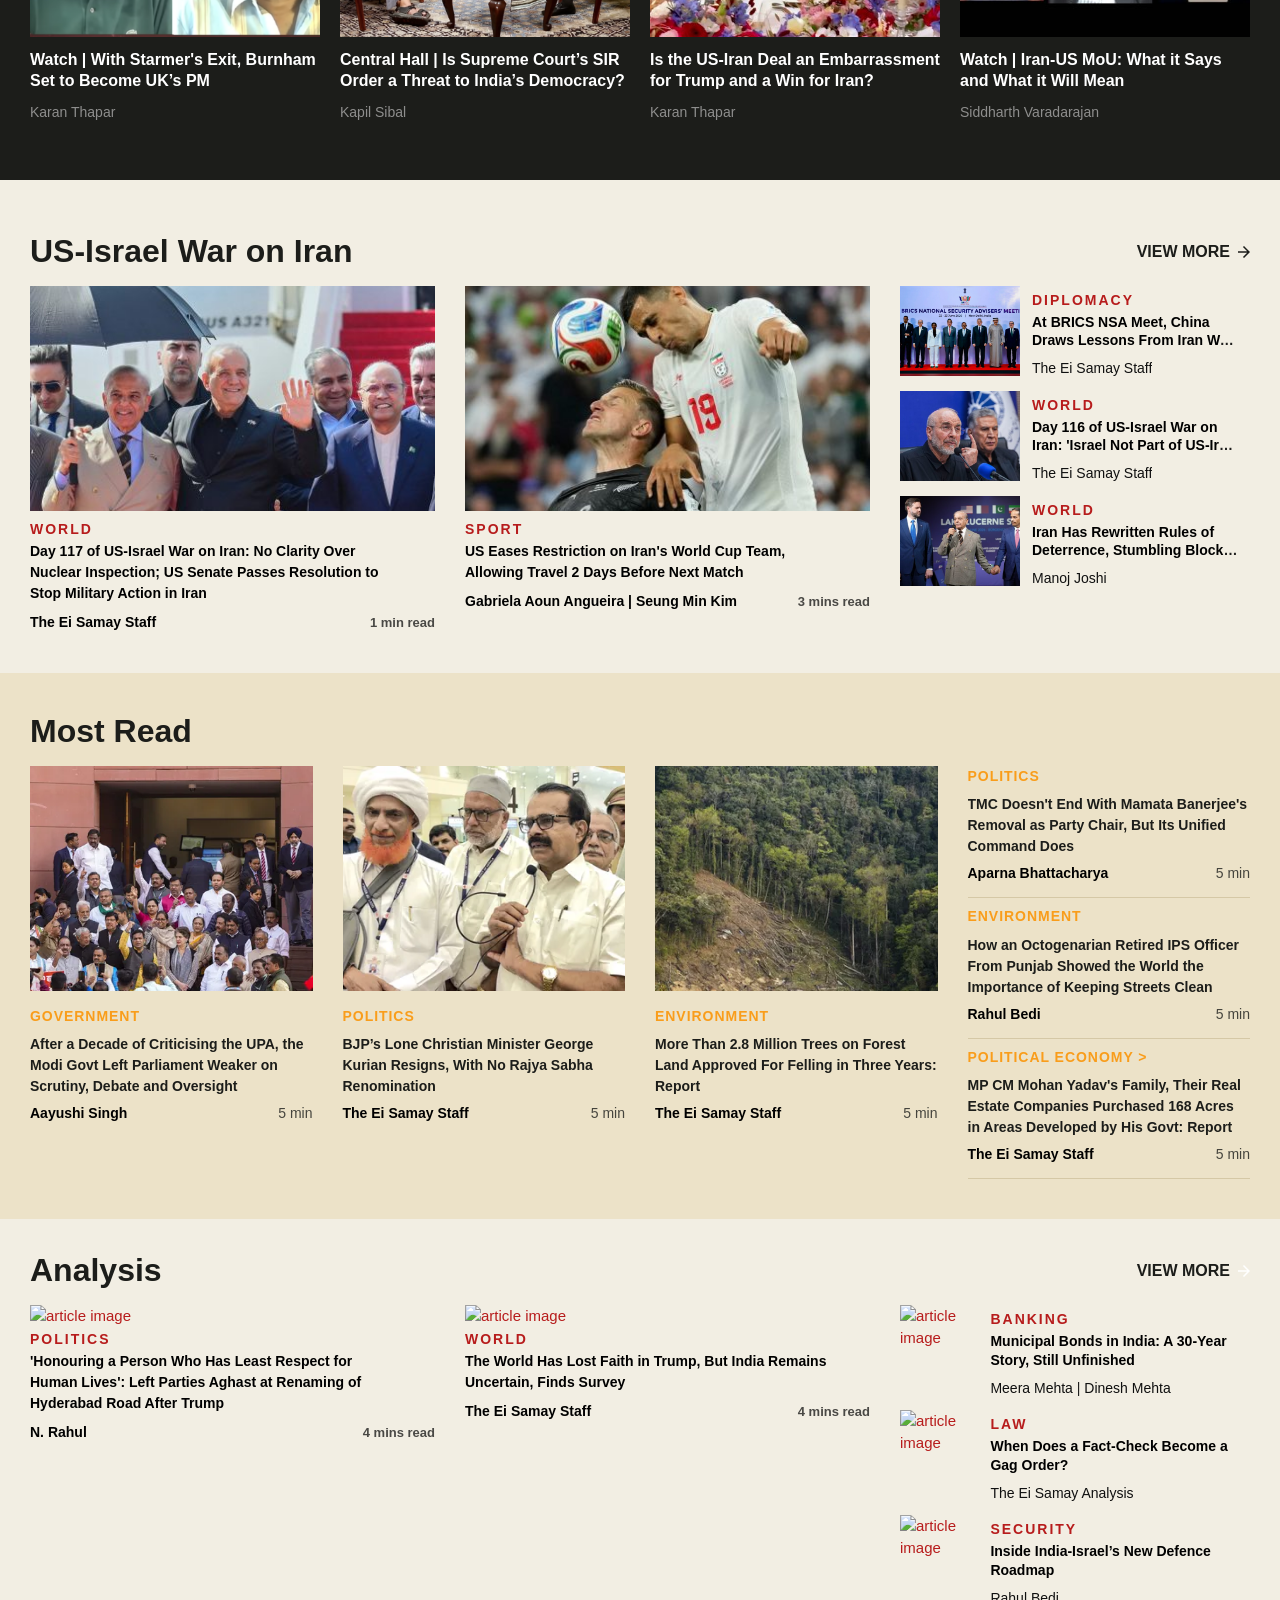
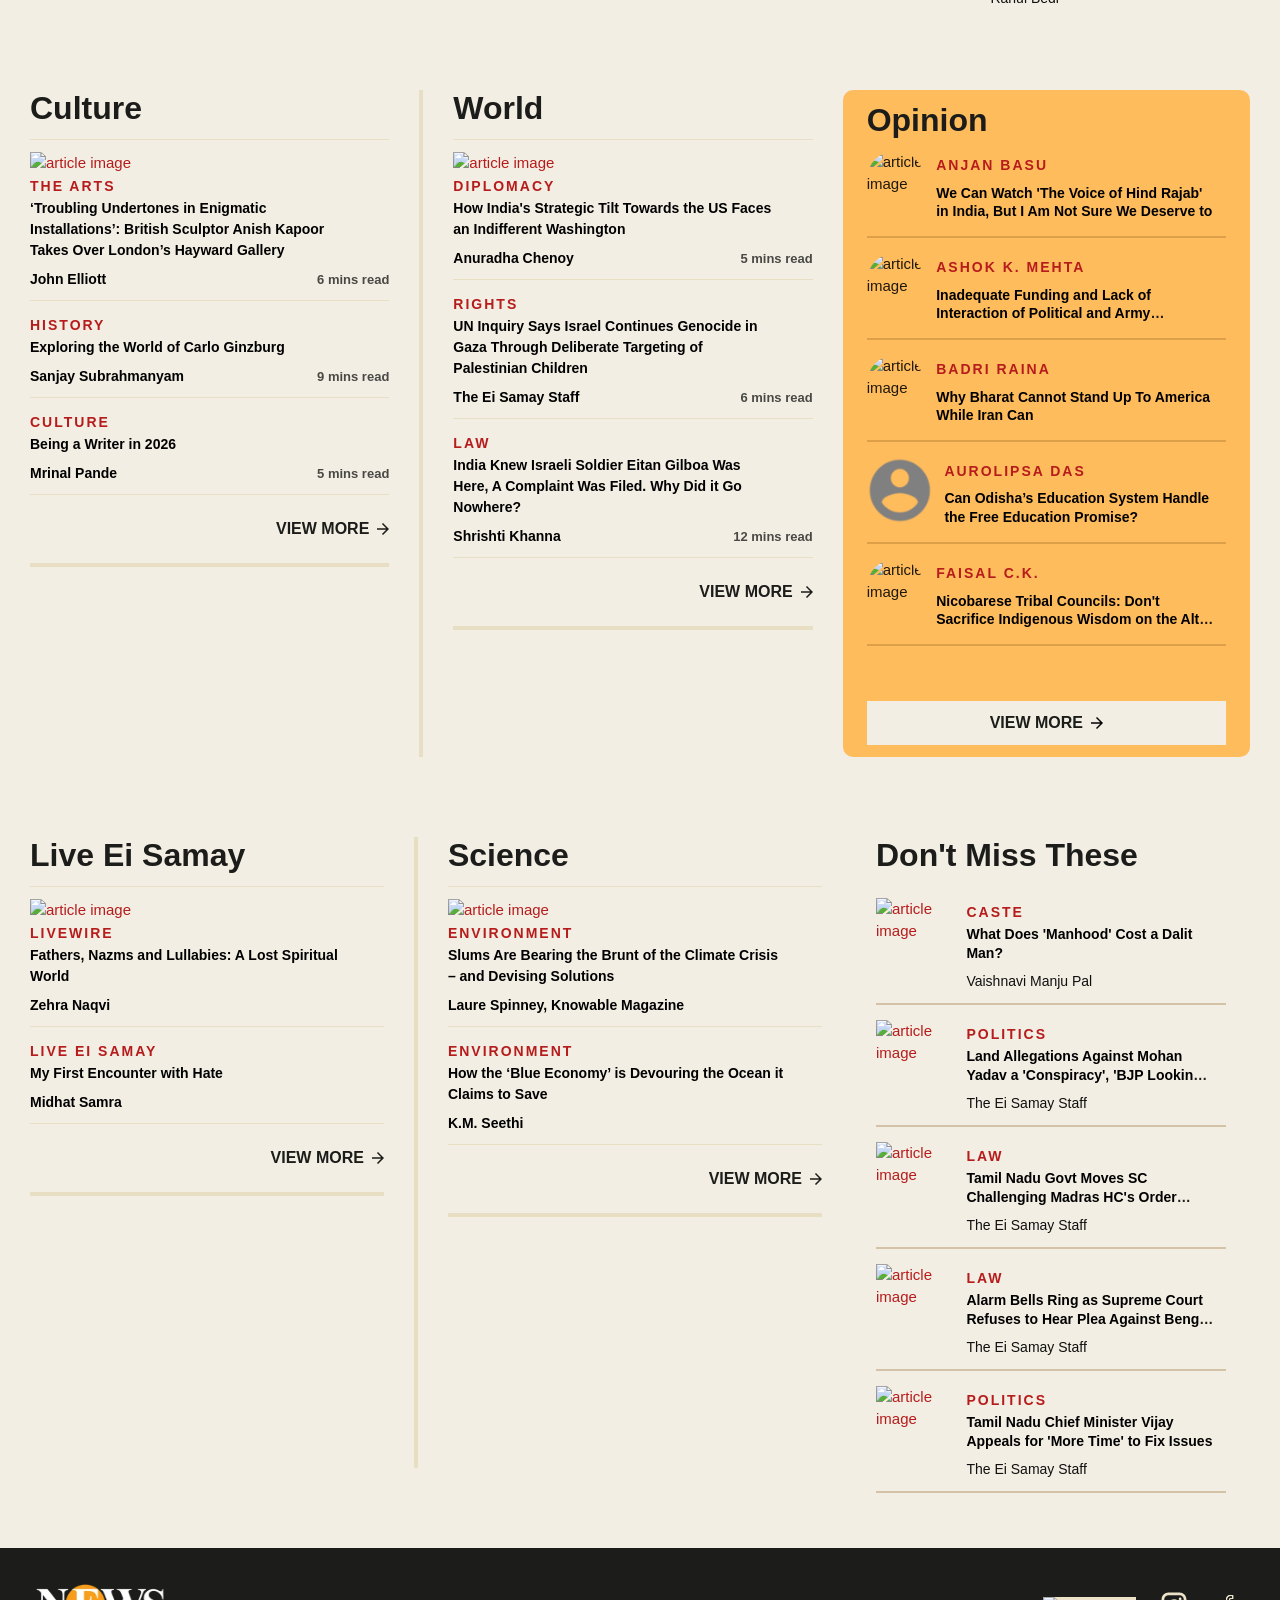
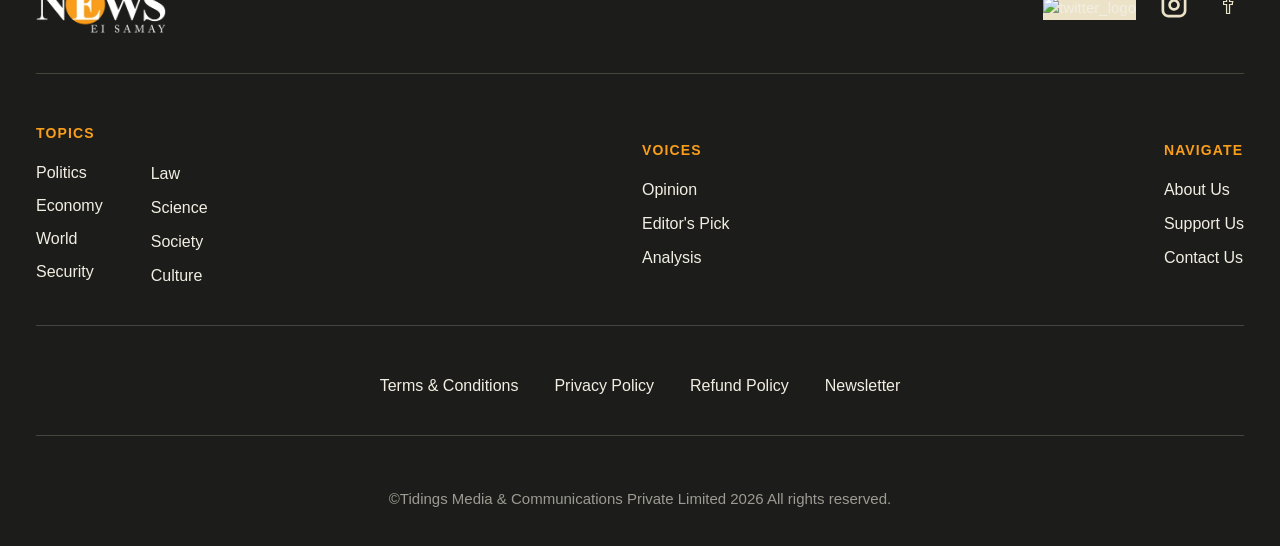
==== commit bc2b688a: "minor changes" ====
--- a/index.html
+++ b/index.html
@@ -1,62 +1,42 @@
 <!doctype html>
 <html lang="en">
-  <head>
-    <meta charset="UTF-8" />
-    <meta name="viewport" content="width=device-width, initial-scale=1.0" />
-    <title>News - Eisamay</title>
-    <link rel="icon" href="img/favicon.ico">
-    <link rel="stylesheet" href="css/mat.css" />
-    <link rel="stylesheet" href="css/news-eisamay.css" />
-  </head>
-  <body>
-    <header class="wire-header-container">
-      <div class="wire-header">
-        <div class="wire-inner-header">
-          <div class="wire-left-header">
-            <div class="header__menu hide-on-med-and-up-only">
-              <div
-                class="header__menu--with-background hide-on-med-and-up-only"
-              >
-                <a
-                  class="icon-mobile-menu mobile-menu-link hide-on-med-and-up-only"
-                  href="/"
-                ></a>
-              </div>
-            </div>
-            <div class="wire-logo">
-              <a href="/">
-                <img
-                  src="img/eisamay-logo.webp"
-                  alt="thewire"
-                  height="40"
-                  width="116"
-                />
-              </a>
-            </div>
-            <div class="wire-languages hide-on-med-and-down">
-              <ul>
-                <li class="wire-active-language">
-                  <a href="/">English</a>
-                </li>
-                <li>
-                  <a
-                    href="#"
-                    target="_self"
-                    title="The Wire in हिंदी"
-                    class="lang-text"
-                    >हिंदी</a
-                  >
-                </li>
-                <li>
-                  <a
-                    href="#"
-                    target="_self"
-                    title="The Wire in తెలుగు"
-                    class="lang-text"
-                    >తెలుగు</a
-                  >
-                </li>
-                <li>
+
+<head>
+  <meta charset="UTF-8" />
+  <meta name="viewport" content="width=device-width, initial-scale=1.0" />
+  <title>News - Eisamay</title>
+  <link rel="icon" href="img/favicon.ico">
+  <link rel="stylesheet" href="css/mat.css" />
+  <link rel="stylesheet" href="css/news-eisamay.css" />
+</head>
+
+<body>
+  <header class="wire-header-container">
+    <div class="wire-header">
+      <div class="wire-inner-header">
+        <div class="wire-left-header">
+          <div class="header__menu hide-on-med-and-up-only">
+            <div class="header__menu--with-background hide-on-med-and-up-only">
+              <a class="icon-mobile-menu mobile-menu-link hide-on-med-and-up-only" href="/"></a>
+            </div>
+          </div>
+          <div class="wire-logo">
+            <a href="/">
+              <img src="img/eisamay-logo.webp" alt="thewire" height="40" width="116" />
+            </a>
+          </div>
+          <div class="wire-languages hide-on-med-and-down">
+            <ul>
+              <li class="wire-active-language">
+                <a href="/">English</a>
+              </li>
+              <li>
+                <a href="#" target="_self"  class="lang-text">हिंदी</a>
+              </li>
+              <li>
+                <a href="#" target="_self"  class="lang-text">Bengali</a>
+              </li>
+              <!-- <li>
                   <a
                     href="#"
                     target="_self"
@@ -64,39 +44,30 @@
                     class="lang-text"
                     >اردو</a
                   >
-                </li>
-              </ul>
-            </div>
-          </div>
-          <div class="wire-right-header">
-            <div class="wire-about-subscribe">
-              <ul style="display: flex; align-items: center">
-                <li>
-                  <div class="wire-yt-and-search">
-                    <a target="_blank" href="#">
+                </li> -->
+            </ul>
+          </div>
+        </div>
+        <div class="wire-right-header">
+          <div class="wire-about-subscribe">
+            <ul style="display: flex; align-items: center">
+              <li>
+                <div class="wire-yt-and-search">
+                  <!-- <a target="_blank" href="#">
                       <div class="y-10-years-of-theWire">
                         <span>11 Years of The Ei Samay</span>
                       </div>
-                    </a>
-                    <div class="wire-search-div">
-                      <img
-                        src="[data-uri]"
-                        alt="Search Icon"
-                        class="image2"
-                      />
-                      <input
-                        class="wire-search-content"
-                        placeholder="Search news"
-                        type="search"
-                      />
-                    </div>
-                  </div>
-                </li>
-                <li style="display: none">
-                  <a
-                    aria-label="Login"
-                    href="news-listing.html"
-                    style="
+                    </a> -->
+                  <div class="wire-search-div">
+                    <img
+                      src="[data-uri]"
+                      alt="Search Icon" class="image2" />
+                    <input class="wire-search-content" placeholder="Search news" type="search" />
+                  </div>
+                </div>
+              </li>
+              <li style="display: none">
+                <a aria-label="Login" href="news-listing.html" style="
                       display: inline-flex;
                       align-items: center;
                       justify-content: center;
@@ -107,203 +78,117 @@
                       text-decoration: none;
                       font-size: 14px;
                       font-weight: 600;
-                    "
-                    >Login</a
-                  >
-                </li>
-              </ul>
-            </div>
-          </div>
-          <div class="sidebar-is-active hide menubar__close">
-            <div class="support-links">
-              <span>
-                <a
-                  href="news-listing.html"
-                  target="_blank"
-                  title="Become A Supporter"
-                  class=""
-                  >Become A Supporter</a
-                >
-              </span>
-            </div>
-            <div class="lang-links">
-              <a
-                href="news-listing.html"
-                target="_blank"
-                title="The Wire in Hindi"
-                class=""
-                >Hindi</a
-              >
-              <a
-                href="news-listing.html"
-                target="_blank"
-                title="The Wire in Urdu"
-                class=""
-                >Urdu</a
-              >
-            </div>
-            <nav>
-              <ul class="side menubar__nav">
-                <li>
-                  <a class="link active" aria-current="page" href="/">
-                    <span class="link-img-home"></span>
-                    <span class="link-title">Home</span>
-                  </a>
-                </li>
-                <li>
-                  <a class="link" href="/">
-                    <span class="link-img-categories"></span>
-                    <span class="link-title">category</span>
-                    <span class="icon-arrow-down"></span>
-                  </a>
-                </li>
-                <li>
-                  <a
-                    class="link"
-                    target="_blank"
-                    title="Opinion"
-                    href="news-listing.html"
-                  >
-                    <span class="link-img-opinion"></span>
-                    <span class="link-title">opinion</span>
-                  </a>
-                </li>
-                <li>
-                  <a
-                    class="link"
-                    target="_blank"
-                    title="Videos"
-                    href="news-listing.html"
-                  >
-                    <span class="link-img-videos"></span>
-                    <span class="link-title">Video</span>
-                  </a>
-                </li>
-              </ul>
-            </nav>
-            <div class="bottom-about">
-              <span>
-                <a title="Terms &amp; Conditions" target="_blank" href="news-listing.html"
-                  >Terms</a
-                >
-                <a title="Privacy Policy" target="_blank" href="news-listing.html"
-                  >Privacy</a
-                >
-                <a title="About The Wire" target="_blank" href="news-listing.html"
-                  >About Us</a
-                >
-              </span>
-            </div>
-            <div class="bottom-bar">
-              <div class="bottom-bar__copyright">
-                <span class="copyright-symbol">©</span>
-                <span>The Ei Samay | 2018</span>
-              </div>
-              <div
-                class="bottom-bar__social-button hide-on-med-and-up undefined"
-              >
-                <a
-                  target="_blank"
-                  class="bottom-bar__social-button--fb"
-                  href="news-listing.html"
-                ></a>
-                <a
-                  target="_blank"
-                  class="bottom-bar__social-button--tw"
-                  href="news-listing.html"
-                ></a>
-                <a
-                  target="_blank"
-                  class="bottom-bar__social-button--instagram"
-                  href="news-listing.html"
-                ></a>
-                <a
-                  target="_blank"
-                  class="bottom-bar__social-button--youtube"
-                  href="news-listing.html"
-                ></a>
-              </div>
+                    ">Login</a>
+              </li>
+            </ul>
+          </div>
+        </div>
+        <div class="sidebar-is-active hide menubar__close">
+          <div class="support-links">
+            <span>
+              <a href="news-listing.html" target="_blank" title="Become A Supporter" class="">Become A Supporter</a>
+            </span>
+          </div>
+          <div class="lang-links">
+            <a href="news-listing.html" target="_blank" title="The Wire in Hindi" class="">Hindi</a>
+            <a href="news-listing.html" target="_blank" title="The Wire in Urdu" class="">Urdu</a>
+          </div>
+          <nav>
+            <ul class="side menubar__nav">
+              <li>
+                <a class="link active" aria-current="page" href="/">
+                  <span class="link-img-home"></span>
+                  <span class="link-title">Home</span>
+                </a>
+              </li>
+              <li>
+                <a class="link" href="/">
+                  <span class="link-img-categories"></span>
+                  <span class="link-title">category</span>
+                  <span class="icon-arrow-down"></span>
+                </a>
+              </li>
+              <li>
+                <a class="link" target="_blank" title="Opinion" href="news-listing.html">
+                  <span class="link-img-opinion"></span>
+                  <span class="link-title">opinion</span>
+                </a>
+              </li>
+              <li>
+                <a class="link" target="_blank" title="Videos" href="news-listing.html">
+                  <span class="link-img-videos"></span>
+                  <span class="link-title">Video</span>
+                </a>
+              </li>
+            </ul>
+          </nav>
+          <div class="bottom-about">
+            <span>
+              <a title="Terms &amp; Conditions" target="_blank" href="news-listing.html">Terms</a>
+              <a title="Privacy Policy" target="_blank" href="news-listing.html">Privacy</a>
+              <a title="About The Wire" target="_blank" href="news-listing.html">About Us</a>
+            </span>
+          </div>
+          <div class="bottom-bar">
+            <div class="bottom-bar__copyright">
+              <span class="copyright-symbol">©</span>
+              <span>The Ei Samay | 2018</span>
+            </div>
+            <div class="bottom-bar__social-button hide-on-med-and-up undefined">
+              <a target="_blank" class="bottom-bar__social-button--fb" href="news-listing.html"></a>
+              <a target="_blank" class="bottom-bar__social-button--tw" href="news-listing.html"></a>
+              <a target="_blank" class="bottom-bar__social-button--instagram" href="news-listing.html"></a>
+              <a target="_blank" class="bottom-bar__social-button--youtube" href="news-listing.html"></a>
             </div>
           </div>
         </div>
       </div>
-      <div class="wire-subheader">
-        <div class="wire-subheader-routes">
-          <div class="active-category">
-            <a href="/">Home</a>
-          </div>
-          <div class="">
-            <a title="Politics" target="_self" href="news-listing.html"
-              >Politics</a
-            >
-          </div>
-          <div class="">
-            <a title="Economy" target="_self" href="news-listing.html"
-              >Economy</a
-            >
-          </div>
-          <div class="">
-            <a title="World" target="_self" href="news-listing.html">World</a>
-          </div>
-          <div class="">
-            <a title="Security" target="_self" href="news-listing.html"
-              >Security</a
-            >
-          </div>
-          <div class="">
-            <a title="Law" target="_self" href="news-listing.html">Law</a>
-          </div>
-          <div class="">
-            <a title="Science" target="_self" href="news-listing.html"
-              >Science</a
-            >
-          </div>
-          <div class="">
-            <a title="Society" target="_self" href="news-listing.html"
-              >Society</a
-            >
-          </div>
-          <div class="">
-            <a title="Culture" target="_self" href="news-listing.html"
-              >Culture</a
-            >
-          </div>
-          <div class="">
-            <a
-              title="Environment"
-              target="_self"
-              href="news-listing.html"
-              >Environment</a
-            >
-          </div>
-          <div class="wire-subheader-routes-separator"></div>
-          <div class="">
-            <a
-              class="header-special-series-link"
-              target="_self"
-              href="news-listing.html"
-              >Series</a
-            >
-          </div>
-          <div class="">
-            <a
-              class="header-special-series-link"
-              target="_self"
-              href="news-listing.html"
-              >Columns</a
-            >
-          </div>
-          <div class="">
-            <a
-              class="header-special-series-link"
-              target="_self"
-              href="news-listing.html"
-              >Specials</a
-            >
-          </div>
+    </div>
+    <div class="wire-subheader">
+      <div class="wire-subheader-routes">
+        <div class="active-category">
+          <a href="/">Home</a>
+        </div>
+        <div class="">
+          <a title="Politics" target="_self" href="news-listing.html">Politics</a>
+        </div>
+        <div class="">
+          <a title="Economy" target="_self" href="news-listing.html">Economy</a>
+        </div>
+        <div class="">
+          <a title="World" target="_self" href="news-listing.html">World</a>
+        </div>
+        <div class="">
+          <a title="Security" target="_self" href="news-listing.html">Security</a>
+        </div>
+        <div class="">
+          <a title="Law" target="_self" href="news-listing.html">Law</a>
+        </div>
+        <div class="">
+          <a title="Science" target="_self" href="news-listing.html">Science</a>
+        </div>
+        <div class="">
+          <a title="Society" target="_self" href="news-listing.html">Society</a>
+        </div>
+        <div class="">
+          <a title="Culture" target="_self" href="news-listing.html">Culture</a>
+        </div>
+        <div class="">
+          <a title="Environment" target="_self" href="news-listing.html">Environment</a>
+        </div>
+        <div class="wire-subheader-routes-separator"></div>
+        <div class="">
+          <a class="header-special-series-link" target="_self" href="news-listing.html">Series</a>
+        </div>
+        <div class="">
+          <a class="header-special-series-link" target="_self" href="news-listing.html">Columns</a>
+        </div>
+        <div class="">
+          <a class="header-special-series-link" target="_self" href="news-listing.html">Specials</a>
         </div>
       </div>
-      <div class="wire-support-wrapper">
+    </div>
+    <!-- <div class="wire-support-wrapper">
         <a href="news-listing.html" target="_self">
           <div class="wire-support">
             <div class="wire-support-text">
@@ -322,487 +207,337 @@
             <div class="wire-support-know-more">DONATE NOW</div>
           </div>
         </a>
-      </div>
-    </header>
-    <main class="bg-grey">
-      <div class="home-container">
-        <div class="tw-container">
-          <div class="home-sub-container-one">
-            <div class="hide-sm" style="flex: 1 1 0%">
-              <div class="home-article-list">
-                <div>
-                  <div class="home-article-heading">editor's pick</div>
+      </div> -->
+  </header>
+  <main class="bg-grey">
+    <div class="home-container">
+      <div class="tw-container">
+        <div class="home-sub-container-one">
+          <div class="hide-sm" style="flex: 1 1 0%">
+            <div class="home-article-list">
+              <div>
+                <div class="home-article-heading">editor's pick</div>
+                <div class="line"></div>
+              </div>
+              <div class="undefined undefined highlights-sm editors-pick">
+                <div style="flex: 1 1 0%; min-width: 240px">
+                  <div class="article-container">
+                    <div class="undefined">
+                      <a target="_self" class="article-image-container" href="news-listing.html">
+                        <img alt="article image"
+                          data-src="https://cms.thewire.in/wp-content/uploads/2026/06/Noida-Police-Station-Nitin-Photo.png"
+                          class="lazy-image lazy-loaded undefined" id="article-image" loading="lazy"
+                          src="https://cms.thewire.in/wp-content/uploads/2026/06/Noida-Police-Station-Nitin-Photo.png" />
+                      </a>
+                      <div class="undefined article-text-wrapper">
+                        <div class="article-category-image-wrapper">
+                          <a target="_self" class="article-category" href="news-listing.html">Rights</a>
+                        </div>
+                        <div class="article-title">
+                          <a target="_self" class="red-link" href="news-listing.html">Family of Minor Arrested in Noida
+                            Protests
+                            Alleges Police Pressure After NHRC Takes Suo Motu
+                            Cognisance</a>
+                        </div>
+                        <div class="article-author-time-wrapper">
+                          <div class="article-author">
+                            <a target="_self" href="news-listing.html">Shruti Sharma</a>
+                          </div>
+                          <div class="article-read-time">5 mins read</div>
+                        </div>
+                      </div>
+                    </div>
+                  </div>
                   <div class="line"></div>
                 </div>
-                <div class="undefined undefined highlights-sm editors-pick">
-                  <div style="flex: 1 1 0%; min-width: 240px">
-                    <div class="article-container">
-                      <div class="undefined">
-                        <a
-                          target="_self"
-                          class="article-image-container"
-                          href="news-listing.html"
-                        >
-                          <img
-                            alt="article image"
-                            data-src="https://cms.thewire.in/wp-content/uploads/2026/06/Noida-Police-Station-Nitin-Photo.png"
-                            class="lazy-image lazy-loaded undefined"
-                            id="article-image"
-                            loading="lazy"
-                            src="https://cms.thewire.in/wp-content/uploads/2026/06/Noida-Police-Station-Nitin-Photo.png"
-                          />
-                        </a>
-                        <div class="undefined article-text-wrapper">
-                          <div class="article-category-image-wrapper">
-                            <a
-                              target="_self"
-                              class="article-category"
-                              href="news-listing.html"
-                              >Rights</a
-                            >
+                <div style="flex: 1 1 0%; min-width: 240px">
+                  <div class="article-container">
+                    <div class="undefined">
+                      <a target="_self" class="article-image-container" href="news-listing.html">
+                        <img alt="article image"
+                          data-src="https://cms.thewire.in/wp-content/uploads/2024/04/101226097_85c44300e2_c.jpg"
+                          class="lazy-image lazy-loaded undefined" id="article-image" loading="lazy"
+                          src="https://cms.thewire.in/wp-content/uploads/2024/04/101226097_85c44300e2_c.jpg" />
+                      </a>
+                      <div class="undefined article-text-wrapper">
+                        <div class="article-category-image-wrapper">
+                          <a target="_self" class="article-category" href="news-listing.html">Labour</a>
+                        </div>
+                        <div class="article-title">
+                          <a target="_self" class="" href="news-listing.html">In a Statistical Sleight of Hand, Labour
+                            Bureau
+                            Increases Weightage of 10 States to Show Surge in
+                            Rural Wages Growth</a>
+                        </div>
+                        <div class="article-author-time-wrapper">
+                          <div class="article-author">
+                            <a target="_self" href="news-listing.html">M.K. Venu</a>
                           </div>
-                          <div class="article-title">
-                            <a
-                              target="_self"
-                              class="red-link"
-                              href="news-listing.html"
-                              >Family of Minor Arrested in Noida Protests
-                              Alleges Police Pressure After NHRC Takes Suo Motu
-                              Cognisance</a
-                            >
+                          <div class="article-read-time">2 mins read</div>
+                        </div>
+                      </div>
+                    </div>
+                  </div>
+                  <div class="line"></div>
+                </div>
+                <div style="flex: 1 1 0%; min-width: 240px">
+                  <div class="article-container">
+                    <div class="undefined">
+                      <a target="_self" class="article-image-container" href="news-listing.html">
+                        <img alt="article image" src="https://cms.thewire.in/wp-content/uploads/2026/06/Pushback-10.jpg"
+                          class="lazy-image undefined" id="article-image" loading="lazy" />
+                      </a>
+                      <div class="undefined article-text-wrapper">
+                        <div class="article-category-image-wrapper">
+                          <a target="_self" class="article-category" href="news-listing.html">Rights</a>
+                        </div>
+                        <div class="article-title">
+                          <a target="_self" class="" href="news-listing.html">Hundreds Have Been Gathering at a
+                            Nondescript
+                            Bengal Village on the Bangladesh Border. Here’s
+                            Why</a>
+                        </div>
+                        <div class="article-author-time-wrapper">
+                          <div class="article-author">
+                            <a target="_self" href="news-listing.html">Madhu Sudan Chatterjee</a>
                           </div>
-                          <div class="article-author-time-wrapper">
-                            <div class="article-author">
-                              <a target="_self" href="news-listing.html"
-                                >Shruti Sharma</a
-                              >
-                            </div>
-                            <div class="article-read-time">5 mins read</div>
+                          <div class="article-read-time">14 mins read</div>
+                        </div>
+                      </div>
+                    </div>
+                  </div>
+                  <div class="line"></div>
+                </div>
+              </div>
+            </div>
+          </div>
+          <div style="flex: 2 1 0%">
+            <div class="article-container">
+              <div class="featured-text-wrapper">
+                <div class="featured-text article-text-wrapper">
+                  <div class="article-category-image-wrapper">
+                    <a target="_self" class="article-category" href="news-listing.html">Government</a>
+                  </div>
+                  <div class="article-title" style="font-size: 24px">
+                    <a target="_self" class="" href="news-listing.html">Passport ‘Not a Document of Citizenship’, Says
+                      MEA</a>
+                  </div>
+                  <div class="article-author-time-wrapper">
+                    <div class="article-author">
+                      <a target="_self" href="news-listing.html">The Ei Samay Staff</a>
+                    </div>
+                    <div class="article-read-time">2 mins read</div>
+                  </div>
+                </div>
+                <a target="_self" class="article-image-container" href="news-listing.html">
+                  <img alt="article image"
+                    data-src="https://cms.thewire.in/wp-content/uploads/2023/12/Passport_front_cover.png"
+                    class="lazy-image lazy-loaded featured-image" id="article-image" fetchpriority="high"
+                    loading="eager" src="https://cms.thewire.in/wp-content/uploads/2023/12/Passport_front_cover.png" />
+                </a>
+              </div>
+            </div>
+            <div class="line"></div>
+            <div class="home-article-list">
+              <div>
+                <div class="home-article-heading"></div>
+              </div>
+              <div class="undefined undefined undefined top-stories">
+                <div class="hide-sm" style="flex: 1 1 0%">
+                  <div class="image-right-article-container">
+                    <div class="image-right-article-text-wrapper">
+                      <div class="image-right-article-category-image-wrapper">
+                        <a target="_self" class="image-right-article-category" href="news-listing.html">Security</a>
+                      </div>
+                      <div class="image-right-article-title">
+                        <a target="_self" href="news-listing.html">What's the Real Story Behind IAF's Rafale 'Bridge
+                          Support' Contract</a>
+                      </div>
+                      <div class="image-right-article-excerpt-wrapper">
+                        <div class="image-right-article-excerpt">
+                          Industry officials said the seemingly arbitrary
+                          timeframe is closely linked to the transition
+                          towards a new sustainment ecosystem.
+                        </div>
+                        <div class="image-right-article-author-time-wrapper">
+                          <div class="image-right-article-author">
+                            <a target="_self" href="news-listing.html">Rahul Bedi</a>
                           </div>
-                        </div>
-                      </div>
-                    </div>
-                    <div class="line"></div>
-                  </div>
-                  <div style="flex: 1 1 0%; min-width: 240px">
-                    <div class="article-container">
-                      <div class="undefined">
-                        <a
-                          target="_self"
-                          class="article-image-container"
-                          href="news-listing.html"
-                        >
-                          <img
-                            alt="article image"
-                            data-src="https://cms.thewire.in/wp-content/uploads/2024/04/101226097_85c44300e2_c.jpg"
-                            class="lazy-image lazy-loaded undefined"
-                            id="article-image"
-                            loading="lazy"
-                            src="https://cms.thewire.in/wp-content/uploads/2024/04/101226097_85c44300e2_c.jpg"
-                          />
-                        </a>
-                        <div class="undefined article-text-wrapper">
-                          <div class="article-category-image-wrapper">
-                            <a
-                              target="_self"
-                              class="article-category"
-                              href="news-listing.html"
-                              >Labour</a
-                            >
+                          <div class="image-right-article-read-time">
+                            6 mins read
                           </div>
-                          <div class="article-title">
-                            <a
-                              target="_self"
-                              class=""
-                              href="news-listing.html"
-                              >In a Statistical Sleight of Hand, Labour Bureau
-                              Increases Weightage of 10 States to Show Surge in
-                              Rural Wages Growth</a
-                            >
+                        </div>
+                      </div>
+                    </div>
+                    <a target="_self" class="image-right-article-image-container" href="news-listing.html">
+                      <img src="https://cms.thewire.in/wp-content/uploads/2025/11/PTI11_26_2025_000341B-scaled.jpg"
+                        alt="article image" id="image-right-article-image" loading="lazy" />
+                    </a>
+                  </div>
+                  <div class="line"></div>
+                </div>
+                <div class="hide-sm" style="flex: 1 1 0%">
+                  <div class="image-right-article-container">
+                    <div class="image-right-article-text-wrapper">
+                      <div class="image-right-article-category-image-wrapper">
+                        <a target="_self" class="image-right-article-category" href="news-listing.html">Politics</a>
+                      </div>
+                      <div class="image-right-article-title">
+                        <a target="_self" href="news-listing.html">'Without an FIR, SIT is like a Bow Without Arrows':
+                          Akhilesh Yadav on Ram Mandir Scam Report</a>
+                      </div>
+                      <div class="image-right-article-excerpt-wrapper">
+                        <div class="image-right-article-excerpt">
+                          Vijay Vishwas Pant, who heads the three-member SIT,
+                          presented the preliminary report to additional chief
+                          secretary (home) Sanjay Prasad, who is the state
+                          government's ex-officio representative on the trust,
+                          a possible conflict of interest.
+                        </div>
+                        <div class="image-right-article-author-time-wrapper">
+                          <div class="image-right-article-author">
+                            <a target="_self" href="news-listing.html">The Ei Samay Staff</a>
                           </div>
-                          <div class="article-author-time-wrapper">
-                            <div class="article-author">
-                              <a target="_self" href="news-listing.html"
-                                >M.K. Venu</a
-                              >
-                            </div>
-                            <div class="article-read-time">2 mins read</div>
+                          <div class="image-right-article-read-time">
+                            2 mins read
                           </div>
                         </div>
                       </div>
                     </div>
-                    <div class="line"></div>
-                  </div>
-                  <div style="flex: 1 1 0%; min-width: 240px">
-                    <div class="article-container">
-                      <div class="undefined">
-                        <a
-                          target="_self"
-                          class="article-image-container"
-                          href="news-listing.html"
-                        >
-                          <img
-                            alt="article image"
-                            src="https://cms.thewire.in/wp-content/uploads/2026/06/Pushback-10.jpg"
-                            class="lazy-image undefined"
-                            id="article-image"
-                            loading="lazy"
-                          />
-                        </a>
-                        <div class="undefined article-text-wrapper">
-                          <div class="article-category-image-wrapper">
-                            <a
-                              target="_self"
-                              class="article-category"
-                              href="news-listing.html"
-                              >Rights</a
-                            >
-                          </div>
-                          <div class="article-title">
-                            <a
-                              target="_self"
-                              class=""
-                              href="news-listing.html"
-                              >Hundreds Have Been Gathering at a Nondescript
-                              Bengal Village on the Bangladesh Border. Here’s
-                              Why</a
-                            >
-                          </div>
-                          <div class="article-author-time-wrapper">
-                            <div class="article-author">
-                              <a target="_self" href="news-listing.html"
-                                >Madhu Sudan Chatterjee</a
-                              >
-                            </div>
-                            <div class="article-read-time">14 mins read</div>
-                          </div>
-                        </div>
-                      </div>
-                    </div>
-                    <div class="line"></div>
-                  </div>
-                </div>
-              </div>
-            </div>
-            <div style="flex: 2 1 0%">
-              <div class="article-container">
-                <div class="featured-text-wrapper">
-                  <div class="featured-text article-text-wrapper">
-                    <div class="article-category-image-wrapper">
-                      <a
-                        target="_self"
-                        class="article-category"
-                        href="news-listing.html"
-                        >Government</a
-                      >
-                    </div>
-                    <div class="article-title" style="font-size: 24px">
-                      <a
-                        target="_self"
-                        class=""
-                        href="news-listing.html"
-                        >Passport ‘Not a Document of Citizenship’, Says MEA</a
-                      >
-                    </div>
-                    <div class="article-author-time-wrapper">
-                      <div class="article-author">
-                        <a target="_self" href="news-listing.html"
-                          >The Ei Samay Staff</a
-                        >
-                      </div>
-                      <div class="article-read-time">2 mins read</div>
-                    </div>
-                  </div>
-                  <a
-                    target="_self"
-                    class="article-image-container"
-                    href="news-listing.html"
-                  >
-                    <img
-                      alt="article image"
-                      data-src="https://cms.thewire.in/wp-content/uploads/2023/12/Passport_front_cover.png"
-                      class="lazy-image lazy-loaded featured-image"
-                      id="article-image"
-                      fetchpriority="high"
-                      loading="eager"
-                      src="https://cms.thewire.in/wp-content/uploads/2023/12/Passport_front_cover.png"
-                    />
-                  </a>
-                </div>
-              </div>
-              <div class="line"></div>
-              <div class="home-article-list">
-                <div>
-                  <div class="home-article-heading"></div>
-                </div>
-                <div class="undefined undefined undefined top-stories">
-                  <div class="hide-sm" style="flex: 1 1 0%">
-                    <div class="image-right-article-container">
-                      <div class="image-right-article-text-wrapper">
-                        <div class="image-right-article-category-image-wrapper">
-                          <a
-                            target="_self"
-                            class="image-right-article-category"
-                            href="news-listing.html"
-                            >Security</a
-                          >
-                        </div>
-                        <div class="image-right-article-title">
-                          <a
-                            target="_self"
-                            href="news-listing.html"
-                            >What's the Real Story Behind IAF's Rafale 'Bridge
-                            Support' Contract</a
-                          >
-                        </div>
-                        <div class="image-right-article-excerpt-wrapper">
-                          <div class="image-right-article-excerpt">
-                            Industry officials said the seemingly arbitrary
-                            timeframe is closely linked to the transition
-                            towards a new sustainment ecosystem.
-                          </div>
-                          <div class="image-right-article-author-time-wrapper">
-                            <div class="image-right-article-author">
-                              <a target="_self" href="news-listing.html"
-                                >Rahul Bedi</a
-                              >
-                            </div>
-                            <div class="image-right-article-read-time">
-                              6 mins read
-                            </div>
-                          </div>
-                        </div>
-                      </div>
-                      <a
-                        target="_self"
-                        class="image-right-article-image-container"
-                        href="news-listing.html"
-                      >
-                        <img
-                          src="https://cms.thewire.in/wp-content/uploads/2025/11/PTI11_26_2025_000341B-scaled.jpg"
-                          alt="article image"
-                          id="image-right-article-image"
-                          loading="lazy"
-                        />
+                    <a target="_self" class="image-right-article-image-container" href="news-listing.html">
+                      <img src="https://cms.thewire.in/wp-content/uploads/2026/06/PTI06_24_2026_000233B-scaled.jpg"
+                        alt="article image" id="image-right-article-image" loading="lazy" />
+                    </a>
+                  </div>
+                  <div class="line"></div>
+                </div>
+              </div>
+            </div>
+          </div>
+          <div style="flex: 1 1 0%">
+            <div class="home-article-list">
+              <div>
+                <div class="home-article-heading">
+                  <div class="wire-ticker-red-ellipse"></div>
+                  Just In
+                </div>
+                <div class="line"></div>
+              </div>
+              <div class="undefined undefined undefined more-in-all">
+                <div style="flex: 1 1 0%">
+                  <div class="article-container">
+                    <div class="undefined">
+                      <div class="undefined article-text-wrapper">
+                        <div class="article-category-image-wrapper">
+                          <a target="_self" class="article-category" href="news-listing.html">Urban</a>
+                        </div>
+                        <div class="article-title">
+                          <a target="_self" class="" href="news-listing.html">Mumbai Rains: Official Falls Into Open
+                            Hole In
+                            Front of Mayor Who Touted ‘Pre-monsoon
+                            Preparations’</a>
+                        </div>
+                      </div>
+                    </div>
+                  </div>
+                  <div class="line"></div>
+                </div>
+                <div style="flex: 1 1 0%">
+                  <div class="article-container">
+                    <div class="undefined">
+                      <div class="undefined article-text-wrapper">
+                        <div class="article-category-image-wrapper">
+                          <a target="_self" class="article-category" href="news-listing.html">Business</a>
+                        </div>
+                        <div class="article-title">
+                          <a target="_self" class="" href="news-listing.html">NITI's Warning on Pharma Import Dependence
+                            Meets
+                            CII's Case for Chinese Technology</a>
+                        </div>
+                      </div>
+                    </div>
+                  </div>
+                  <div class="line"></div>
+                </div>
+                <div style="flex: 1 1 0%">
+                  <div class="article-container">
+                    <div class="undefined">
+                      <div class="undefined article-text-wrapper">
+                        <div class="article-category-image-wrapper">
+                          <a target="_self" class="article-category" href="news-listing.html">Urban</a>
+                        </div>
+                        <div class="article-title">
+                          <a target="_self" class="" href="news-listing.html">Five Workers Killed as Roof of
+                            Under-Construction
+                            Warehouse Collapses in Kolkata</a>
+                        </div>
+                      </div>
+                    </div>
+                  </div>
+                  <div class="line"></div>
+                </div>
+                <div style="flex: 1 1 0%">
+                  <div class="article-container">
+                    <div class="undefined">
+                      <div class="undefined article-text-wrapper">
+                        <div class="article-category-image-wrapper">
+                          <a target="_self" class="article-category" href="news-listing.html">Law</a>
+                        </div>
+                        <div class="article-title">
+                          <a target="_self" class="" href="news-listing.html">Chicken-on-Ganga or a Dispute With
+                            Tourists?
+                            Discrepancy in Accounts of Men Arrested in
+                            Varanasi</a>
+                        </div>
+                      </div>
+                    </div>
+                  </div>
+                  <div class="line"></div>
+                </div>
+                <div class="sir-widget">
+                  <div class="sir-header">
+                    <h3>SIR: What Counts</h3>
+                    <a href="#">
+                      View More
+                      <span>→</span>
+                    </a>
+                  </div>
+
+                  <ul class="sir-list">
+                    <li>
+                      <a href="#">
+                        Alarm Bells Ring as Supreme Court Refuses to Hear Plea Against Bengal Govt's Linking of Welfare
+                        to SIR
                       </a>
-                    </div>
-                    <div class="line"></div>
-                  </div>
-                  <div class="hide-sm" style="flex: 1 1 0%">
-                    <div class="image-right-article-container">
-                      <div class="image-right-article-text-wrapper">
-                        <div class="image-right-article-category-image-wrapper">
-                          <a
-                            target="_self"
-                            class="image-right-article-category"
-                            href="news-listing.html"
-                            >Politics</a
-                          >
-                        </div>
-                        <div class="image-right-article-title">
-                          <a
-                            target="_self"
-                            href="news-listing.html"
-                            >'Without an FIR, SIT is like a Bow Without Arrows':
-                            Akhilesh Yadav on Ram Mandir Scam Report</a
-                          >
-                        </div>
-                        <div class="image-right-article-excerpt-wrapper">
-                          <div class="image-right-article-excerpt">
-                            Vijay Vishwas Pant, who heads the three-member SIT,
-                            presented the preliminary report to additional chief
-                            secretary (home) Sanjay Prasad, who is the state
-                            government's ex-officio representative on the trust,
-                            a possible conflict of interest.
-                          </div>
-                          <div class="image-right-article-author-time-wrapper">
-                            <div class="image-right-article-author">
-                              <a target="_self" href="news-listing.html"
-                                >The Ei Samay Staff</a
-                              >
-                            </div>
-                            <div class="image-right-article-read-time">
-                              2 mins read
-                            </div>
-                          </div>
-                        </div>
-                      </div>
-                      <a
-                        target="_self"
-                        class="image-right-article-image-container"
-                        href="news-listing.html"
-                      >
-                        <img
-                          src="https://cms.thewire.in/wp-content/uploads/2026/06/PTI06_24_2026_000233B-scaled.jpg"
-                          alt="article image"
-                          id="image-right-article-image"
-                          loading="lazy"
-                        />
+                    </li>
+
+                    <li>
+                      <a href="#">
+                        Appeal Pending Since March, Supreme Court Says Man Deleted in SIR Seems to Be Genuine Citizen of
+                        Bengal
                       </a>
-                    </div>
-                    <div class="line"></div>
-                  </div>
-                </div>
-              </div>
-            </div>
-            <div style="flex: 1 1 0%">
-              <div class="home-article-list">
-                <div>
-                  <div class="home-article-heading">
-                    <div class="wire-ticker-red-ellipse"></div>
-                    Latest News
-                  </div>
-                  <div class="line"></div>
-                </div>
-                <div class="undefined undefined undefined more-in-all">
-                  <div style="flex: 1 1 0%">
-                    <div class="article-container">
-                      <div class="undefined">
-                        <div class="undefined article-text-wrapper">
-                          <div class="article-category-image-wrapper">
-                            <a
-                              target="_self"
-                              class="article-category"
-                              href="news-listing.html"
-                              >Urban</a
-                            >
-                          </div>
-                          <div class="article-title">
-                            <a
-                              target="_self"
-                              class=""
-                              href="news-listing.html"
-                              >Mumbai Rains: Official Falls Into Open Hole In
-                              Front of Mayor Who Touted ‘Pre-monsoon
-                              Preparations’</a
-                            >
-                          </div>
-                        </div>
-                      </div>
-                    </div>
-                    <div class="line"></div>
-                  </div>
-                  <div style="flex: 1 1 0%">
-                    <div class="article-container">
-                      <div class="undefined">
-                        <div class="undefined article-text-wrapper">
-                          <div class="article-category-image-wrapper">
-                            <a
-                              target="_self"
-                              class="article-category"
-                              href="news-listing.html"
-                              >Business</a
-                            >
-                          </div>
-                          <div class="article-title">
-                            <a
-                              target="_self"
-                              class=""
-                              href="news-listing.html"
-                              >NITI's Warning on Pharma Import Dependence Meets
-                              CII's Case for Chinese Technology</a
-                            >
-                          </div>
-                        </div>
-                      </div>
-                    </div>
-                    <div class="line"></div>
-                  </div>
-                  <div style="flex: 1 1 0%">
-                    <div class="article-container">
-                      <div class="undefined">
-                        <div class="undefined article-text-wrapper">
-                          <div class="article-category-image-wrapper">
-                            <a
-                              target="_self"
-                              class="article-category"
-                              href="news-listing.html"
-                              >Urban</a
-                            >
-                          </div>
-                          <div class="article-title">
-                            <a
-                              target="_self"
-                              class=""
-                              href="news-listing.html"
-                              >Five Workers Killed as Roof of Under-Construction
-                              Warehouse Collapses in Kolkata</a
-                            >
-                          </div>
-                        </div>
-                      </div>
-                    </div>
-                    <div class="line"></div>
-                  </div>
-                  <div style="flex: 1 1 0%">
-                    <div class="article-container">
-                      <div class="undefined">
-                        <div class="undefined article-text-wrapper">
-                          <div class="article-category-image-wrapper">
-                            <a
-                              target="_self"
-                              class="article-category"
-                              href="news-listing.html"
-                              >Law</a
-                            >
-                          </div>
-                          <div class="article-title">
-                            <a
-                              target="_self"
-                              class=""
-                              href="news-listing.html"
-                              >Chicken-on-Ganga or a Dispute With Tourists?
-                              Discrepancy in Accounts of Men Arrested in
-                              Varanasi</a
-                            >
-                          </div>
-                        </div>
-                      </div>
-                    </div>
-                    <div class="line"></div>
-                  </div>
-                  <div class="sir-widget">
-    <div class="sir-header">
-        <h3>SIR: What Counts</h3>
-        <a href="#">
-            View More
-            <span>→</span>
-        </a>
-    </div>
+                    </li>
 
-    <ul class="sir-list">
-        <li>
-            <a href="#">
-                Alarm Bells Ring as Supreme Court Refuses to Hear Plea Against Bengal Govt's Linking of Welfare to SIR
-            </a>
-        </li>
+                    <li>
+                      <a href="#">
+                        SIR: After Parties Flag Concern Over Telugu-Only Forms, EC Makes Exception For Hyderabad
+                      </a>
+                    </li>
 
-        <li>
-            <a href="#">
-                Appeal Pending Since March, Supreme Court Says Man Deleted in SIR Seems to Be Genuine Citizen of Bengal
-            </a>
-        </li>
+                    <li>
+                      <a href="#">
+                        As Logical Discrepancies Go National, Residential Certificates Won't Be Enough for SIR
+                      </a>
+                    </li>
 
-        <li>
-            <a href="#">
-                SIR: After Parties Flag Concern Over Telugu-Only Forms, EC Makes Exception For Hyderabad
-            </a>
-        </li>
-
-        <li>
-            <a href="#">
-                As Logical Discrepancies Go National, Residential Certificates Won't Be Enough for SIR
-            </a>
-        </li>
-
-        <li>
-            <a href="#">
-                Bengal Police's Arrest of a Prominent Anti-SIR Protester Is Under Scanner
-            </a>
-        </li>
-    </ul>
-</div>
-                  <!-- <iframe
+                    <li>
+                      <a href="#">
+                        Bengal Police's Arrest of a Prominent Anti-SIR Protester Is Under Scanner
+                      </a>
+                    </li>
+                  </ul>
+                </div>
+                <!-- <iframe
                     src="https://elections.thewire.in/election-diary/widget.html?v"
                     title="Subscribe Banner"
                     loading="lazy"
@@ -817,2367 +552,1529 @@
                       overflow: hidden;
                     "
                   ></iframe> -->
-                </div>
-              </div>
-            </div>
-            <div class="hide-lg show-sm" style="flex: 1 1 0%">
-              <div class="home-article-list">
-                <div>
-                  <div class="home-article-heading">top stories</div>
+              </div>
+            </div>
+          </div>
+          <div class="hide-lg show-sm" style="flex: 1 1 0%">
+            <div class="home-article-list">
+              <div>
+                <div class="home-article-heading">top stories</div>
+                <div class="line"></div>
+              </div>
+              <div class="undefined undefined undefined top-stories">
+                <div style="flex: 1 1 0%">
+                  <div class="article-container">
+                    <div class="undefined">
+                      <a target="_self" class="article-image-container" href="news-listing.html">
+                        <img alt="article image"
+                          src="https://cms.thewire.in/wp-content/uploads/2025/11/PTI11_26_2025_000341B-410x325.jpg"
+                          class="lazy-image undefined" id="article-image" loading="lazy" />
+                      </a>
+                      <div class="undefined article-text-wrapper">
+                        <div class="article-category-image-wrapper">
+                          <a target="_self" class="article-category" href="news-listing.html">Security</a>
+                        </div>
+                        <div class="article-title">
+                          <a target="_self" class="" href="news-listing.html">What's the Real Story Behind IAF's Rafale
+                            'Bridge
+                            Support' Contract</a>
+                        </div>
+                        <div class="article-author-time-wrapper">
+                          <div class="article-author">
+                            <a target="_self" href="news-listing.html">Rahul Bedi</a>
+                          </div>
+                          <div class="article-read-time">6 mins read</div>
+                        </div>
+                      </div>
+                    </div>
+                  </div>
                   <div class="line"></div>
                 </div>
-                <div class="undefined undefined undefined top-stories">
-                  <div style="flex: 1 1 0%">
-                    <div class="article-container">
-                      <div class="undefined">
-                        <a
-                          target="_self"
-                          class="article-image-container"
-                          href="news-listing.html"
-                        >
-                          <img
-                            alt="article image"
-                            src="https://cms.thewire.in/wp-content/uploads/2025/11/PTI11_26_2025_000341B-410x325.jpg"
-                            class="lazy-image undefined"
-                            id="article-image"
-                            loading="lazy"
-                          />
+                <div style="flex: 1 1 0%">
+                  <div class="article-container">
+                    <div class="undefined">
+                      <a target="_self" class="article-image-container" href="news-listing.html">
+                        <img alt="article image"
+                          src="https://cms.thewire.in/wp-content/uploads/2026/06/PTI06_24_2026_000233B-410x325.jpg"
+                          class="lazy-image undefined" id="article-image" loading="lazy" />
+                      </a>
+                      <div class="undefined article-text-wrapper">
+                        <div class="article-category-image-wrapper">
+                          <a target="_self" class="article-category" href="news-listing.html">Politics</a>
+                        </div>
+                        <div class="article-title">
+                          <a target="_self" class="" href="news-listing.html">'Without an FIR, SIT is like a Bow Without
+                            Arrows': Akhilesh Yadav on Ram Mandir Scam
+                            Report</a>
+                        </div>
+                        <div class="article-author-time-wrapper">
+                          <div class="article-author">
+                            <a target="_self" href="news-listing.html">The Ei Samay Staff</a>
+                          </div>
+                          <div class="article-read-time">2 mins read</div>
+                        </div>
+                      </div>
+                    </div>
+                  </div>
+                  <div class="line"></div>
+                </div>
+              </div>
+            </div>
+          </div>
+        </div>
+      </div>
+      <div class="hp-videos-wrapper">
+        <div class="hp-videos-container">
+          <div class="hp-videos-header">
+            <div class="hp-videos-header-left">
+              <img alt="Wire Icon" src="img/eisamay-logo-footer.webp" class="lazy-image sm-logo" id="wire-icon" />
+              <div class="hp-videos-header-left-text">Videos</div>
+            </div>
+            <a target="_blank" class="hp-videos-header-right" href="news-listing.html">
+              <div class="hp-videos-header-right-text">View More</div>
+              <img alt="white right arrow" src="img/arrow.svg" class="lazy-image" />
+            </a>
+          </div>
+          <div class="hp-videos">
+            <div class="hp-video-content">
+              <div class="hp-video-content-image">
+                <a target="_blank" href="new-listing.html">
+                  <img alt="wire-video" src="img/v1.png" class="lazy-image" id="article-image" loading="lazy" />
+                  <img alt="Play Button" src="img/play.png" class="lazy-image" id="play-button" loading="lazy" />
+                </a>
+              </div>
+              <div class="hp-video-title">
+                Watch | With Starmer's Exit, Burnham Set to Become UK’s PM
+              </div>
+              <div class="hp-video-author">
+                <a target="_blank" href="news-listing.html">Karan Thapar</a>
+              </div>
+            </div>
+            <div class="hp-video-content">
+              <div class="hp-video-content-image">
+                <a target="_blank" href="news-listing.html">
+                  <img alt="wire-video" src="img/v2.png" class="lazy-image" id="article-image" loading="lazy" />
+                  <img alt="Play Button" src="img/play.png" class="lazy-image" id="play-button" loading="lazy" />
+                </a>
+              </div>
+              <div class="hp-video-title">
+                Central Hall | Is Supreme Court’s SIR Order a Threat to
+                India’s Democracy?
+              </div>
+              <div class="hp-video-author">
+                <a target="_blank" href="news-listing.html">Kapil Sibal</a>
+              </div>
+            </div>
+            <div class="hp-video-content">
+              <div class="hp-video-content-image">
+                <a target="_blank" href="news-listing.html">
+                  <img alt="wire-video" src="img/v3.jpg" class="lazy-image" id="article-image" loading="lazy" />
+                  <img alt="Play Button" src="img/play.png" class="lazy-image" id="play-button" loading="lazy" />
+                </a>
+              </div>
+              <div class="hp-video-title">
+                Is the US-Iran Deal an Embarrassment for Trump and a Win for
+                Iran?
+              </div>
+              <div class="hp-video-author">
+                <a target="_blank" href="news-listing.html">Karan Thapar</a>
+              </div>
+            </div>
+            <div class="hp-video-content">
+              <div class="hp-video-content-image">
+                <a target="_blank" href="news-listing.html">
+                  <img alt="wire-video" src="img/v4.jpg" class="lazy-image" id="article-image" loading="lazy" />
+                  <img alt="Play Button" src="img/play.png" class="lazy-image" id="play-button" loading="lazy" />
+                </a>
+              </div>
+              <div class="hp-video-title">
+                Watch | Iran-US MoU: What it Says and What it Will Mean
+              </div>
+              <div class="hp-video-author">
+                <a target="_blank" href="news-listing.html">Siddharth Varadarajan</a>
+              </div>
+            </div>
+          </div>
+        </div>
+        <hr class="hp-video-bottom-mobile-seperator" />
+        <a target="_blank" class="hp-video-bottom-mobile-text" href="news-listing.html">View More
+          <img alt="white right arrow" src="img/arrow.svg" class="lazy-image" />
+        </a>
+      </div>
+      <div class="tw-container hide-sm" style="padding: 30px">
+        <div class="home-article-list">
+          <div>
+            <div class="home-article-heading categorised-text-header election-coverage-header"
+              style="display: flex; justify-content: space-between">
+              US-Israel War on Iran
+              <div class="categories-view-more">
+                <a target="_self" href="news-listing.html">VIEW MORE
+                  <img
+                    src="[data-uri]"
+                    alt="black right arrow" loading="lazy" />
+                </a>
+              </div>
+            </div>
+          </div>
+          <div class="hsection-wrapper undefined undefined us-israel-war-on-iran">
+            <div style="flex: 1 1 0%">
+              <div class="article-container">
+                <div class="undefined">
+                  <a target="_self" class="article-image-container" href="news-listing.html">
+                    <img alt="article image" src="img/n1.jpg" class="lazy-image undefined" id="article-image"
+                      loading="lazy" />
+                  </a>
+                  <div class="undefined article-text-wrapper">
+                    <div class="article-category-image-wrapper">
+                      <a target="_self" class="article-category" href="news-listing.html">World</a>
+                    </div>
+                    <div class="article-title">
+                      <a target="_self" class="" href="news-listing.html">Day 117 of US-Israel War on Iran: No Clarity
+                        Over
+                        Nuclear Inspection; US Senate Passes Resolution to
+                        Stop Military Action in Iran</a>
+                    </div>
+                    <div class="article-author-time-wrapper">
+                      <div class="article-author">
+                        <a target="_self" href="news-listing.html">The Ei Samay Staff</a>
+                      </div>
+                      <div class="article-read-time">1 min read</div>
+                    </div>
+                  </div>
+                </div>
+              </div>
+            </div>
+            <div style="flex: 1 1 0%">
+              <div class="article-container">
+                <div class="undefined">
+                  <a target="_self" class="article-image-container" href="news-listing.html">
+                    <img alt="article image" src="img/n2.jpg" class="lazy-image undefined" id="article-image"
+                      loading="lazy" />
+                  </a>
+                  <div class="undefined article-text-wrapper">
+                    <div class="article-category-image-wrapper">
+                      <a target="_self" class="article-category" href="news-listing.html">Sport</a>
+                    </div>
+                    <div class="article-title">
+                      <a target="_self" class="" href="news-listing.html">US Eases Restriction on Iran's World Cup Team,
+                        Allowing Travel 2 Days Before Next Match</a>
+                    </div>
+                    <div class="article-author-time-wrapper">
+                      <div class="article-author">
+                        <a target="_self" href="news-listing.html">Gabriela Aoun Angueira <span> | </span>
                         </a>
-                        <div class="undefined article-text-wrapper">
-                          <div class="article-category-image-wrapper">
-                            <a
-                              target="_self"
-                              class="article-category"
-                              href="news-listing.html"
-                              >Security</a
-                            >
-                          </div>
-                          <div class="article-title">
-                            <a
-                              target="_self"
-                              class=""
-                              href="news-listing.html"
-                              >What's the Real Story Behind IAF's Rafale 'Bridge
-                              Support' Contract</a
-                            >
-                          </div>
-                          <div class="article-author-time-wrapper">
-                            <div class="article-author">
-                              <a target="_self" href="news-listing.html"
-                                >Rahul Bedi</a
-                              >
-                            </div>
-                            <div class="article-read-time">6 mins read</div>
-                          </div>
-                        </div>
-                      </div>
-                    </div>
-                    <div class="line"></div>
-                  </div>
-                  <div style="flex: 1 1 0%">
-                    <div class="article-container">
-                      <div class="undefined">
-                        <a
-                          target="_self"
-                          class="article-image-container"
-                          href="news-listing.html"
-                        >
-                          <img
-                            alt="article image"
-                            src="https://cms.thewire.in/wp-content/uploads/2026/06/PTI06_24_2026_000233B-410x325.jpg"
-                            class="lazy-image undefined"
-                            id="article-image"
-                            loading="lazy"
-                          />
-                        </a>
-                        <div class="undefined article-text-wrapper">
-                          <div class="article-category-image-wrapper">
-                            <a
-                              target="_self"
-                              class="article-category"
-                              href="news-listing.html"
-                              >Politics</a
-                            >
-                          </div>
-                          <div class="article-title">
-                            <a
-                              target="_self"
-                              class=""
-                              href="news-listing.html"
-                              >'Without an FIR, SIT is like a Bow Without
-                              Arrows': Akhilesh Yadav on Ram Mandir Scam
-                              Report</a
-                            >
-                          </div>
-                          <div class="article-author-time-wrapper">
-                            <div class="article-author">
-                              <a target="_self" href="news-listing.html"
-                                >The Ei Samay Staff</a
-                              >
-                            </div>
-                            <div class="article-read-time">2 mins read</div>
-                          </div>
-                        </div>
-                      </div>
-                    </div>
-                    <div class="line"></div>
-                  </div>
-                </div>
-              </div>
-            </div>
-          </div>
-        </div>
-        <div class="tw-container hide-sm" style="padding: 30px">
-          <div class="home-article-list">
-            <div>
-              <div
-                class="home-article-heading categorised-text-header election-coverage-header"
-                style="display: flex; justify-content: space-between"
-              >
-                US-Israel War on Iran
-                <div class="categories-view-more">
-                  <a target="_self" href="news-listing.html"
-                    >VIEW MORE
-                    <img
-                      src="[data-uri]"
-                      alt="black right arrow"
-                      loading="lazy"
-                    />
-                  </a>
-                </div>
-              </div>
-            </div>
-            <div
-              class="hsection-wrapper undefined undefined us-israel-war-on-iran"
-            >
-              <div style="flex: 1 1 0%">
-                <div class="article-container">
-                  <div class="undefined">
-                    <a
-                      target="_self"
-                      class="article-image-container"
-                      href="news-listing.html"
-                    >
-                      <img
-                        alt="article image"
-                        src="img/n1.jpg"
-                        class="lazy-image undefined"
-                        id="article-image"
-                        loading="lazy"
-                      />
-                    </a>
-                    <div class="undefined article-text-wrapper">
-                      <div class="article-category-image-wrapper">
-                        <a
-                          target="_self"
-                          class="article-category"
-                          href="news-listing.html"
-                          >World</a
-                        >
-                      </div>
-                      <div class="article-title">
-                        <a
-                          target="_self"
-                          class=""
-                          href="news-listing.html"
-                          >Day 117 of US-Israel War on Iran: No Clarity Over
-                          Nuclear Inspection; US Senate Passes Resolution to
-                          Stop Military Action in Iran</a
-                        >
-                      </div>
-                      <div class="article-author-time-wrapper">
-                        <div class="article-author">
-                          <a target="_self" href="news-listing.html"
-                            >The Ei Samay Staff</a
-                          >
-                        </div>
-                        <div class="article-read-time">1 min read</div>
-                      </div>
-                    </div>
-                  </div>
-                </div>
-              </div>
-              <div style="flex: 1 1 0%">
-                <div class="article-container">
-                  <div class="undefined">
-                    <a
-                      target="_self"
-                      class="article-image-container"
-                      href="news-listing.html"
-                    >
-                      <img
-                        alt="article image"
-                        src="img/n2.jpg"
-                        class="lazy-image undefined"
-                        id="article-image"
-                        loading="lazy"
-                      />
-                    </a>
-                    <div class="undefined article-text-wrapper">
-                      <div class="article-category-image-wrapper">
-                        <a
-                          target="_self"
-                          class="article-category"
-                          href="news-listing.html"
-                          >Sport</a
-                        >
-                      </div>
-                      <div class="article-title">
-                        <a
-                          target="_self"
-                          class=""
-                          href="news-listing.html"
-                          >US Eases Restriction on Iran's World Cup Team,
-                          Allowing Travel 2 Days Before Next Match</a
-                        >
-                      </div>
-                      <div class="article-author-time-wrapper">
-                        <div class="article-author">
-                          <a target="_self" href="news-listing.html"
-                            >Gabriela Aoun Angueira <span> | </span>
-                          </a>
-                          <a target="_self" href="news-listing.html"
-                            >Seung Min Kim</a
-                          >
-                        </div>
-                        <div class="article-read-time">3 mins read</div>
-                      </div>
-                    </div>
-                  </div>
-                </div>
-              </div>
-              <div
-                style="
+                        <a target="_self" href="news-listing.html">Seung Min Kim</a>
+                      </div>
+                      <div class="article-read-time">3 mins read</div>
+                    </div>
+                  </div>
+                </div>
+              </div>
+            </div>
+            <div style="
                   height: 100%;
                   width: 350px;
                   display: flex;
                   flex-direction: column;
                   justify-content: space-between;
-                "
-              >
-                <div
-                  class="side-article-wrapper-mc undefined undefined undefined"
-                >
-                  <a
-                    target="_self"
-                    href="news-listing.html"
+                ">
+              <div class="side-article-wrapper-mc undefined undefined undefined">
+                <a target="_self" href="news-listing.html">
+                  <img alt="article image" src="img/n3.png" class="lazy-image" loading="lazy"
+                    id="side-article-image-mc" />
+                </a>
+                <div class="side-article-text-wrapper-mc undefined">
+                  <div class="side-article-category-image-wrapper-mc">
+                    <a class="side-article-category-mc" target="_self" href="news-listing.html">Diplomacy</a>
+                  </div>
+                  <div class="side-article-title-mc">
+                    <a target="_self" href="news-listing.html">At BRICS NSA Meet, China Draws Lessons From Iran War
+                      While Tehran Seeks Stand on ‘State Terrorism’</a>
+                  </div>
+                  <div class="side-article-author-time-wrapper-mc">
+                    <div class="side-article-author-mc">
+                      <a target="_self" href="news-listing.html">The Ei Samay Staff</a>
+                    </div>
+                    <div class="side-article-read-time-mc">4 mins read</div>
+                  </div>
+                </div>
+              </div>
+              <div class="side-article-wrapper-mc undefined undefined undefined">
+                <a target="_self" href="news-listing.html">
+                  <img alt="article image" src="img/n4.jpeg" class="lazy-image" loading="lazy"
+                    id="side-article-image-mc" />
+                </a>
+                <div class="side-article-text-wrapper-mc undefined">
+                  <div class="side-article-category-image-wrapper-mc">
+                    <a class="side-article-category-mc" target="_self" href="news-listing.html">World</a>
+                  </div>
+                  <div class="side-article-title-mc">
+                    <a target="_self" href="news-listing.html">Day 116 of US-Israel War on Iran: 'Israel Not Part of
+                      US-Iran Talks, Won't Withdraw from Lebanon,' says
+                      Israeli Minister</a>
+                  </div>
+                  <div class="side-article-author-time-wrapper-mc">
+                    <div class="side-article-author-mc">
+                      <a target="_self" href="news-listing.html">The Ei Samay Staff</a>
+                    </div>
+                    <div class="side-article-read-time-mc">0 mins read</div>
+                  </div>
+                </div>
+              </div>
+              <div class="side-article-wrapper-mc undefined undefined undefined">
+                <a target="_self" href="news-listing.html">
+                  <img alt="article image" src="img/n5.jpg" class="lazy-image" loading="lazy"
+                    id="side-article-image-mc" />
+                </a>
+                <div class="side-article-text-wrapper-mc undefined">
+                  <div class="side-article-category-image-wrapper-mc">
+                    <a class="side-article-category-mc" target="_self" href="news-listing.html">World</a>
+                  </div>
+                  <div class="side-article-title-mc">
+                    <a target="_self" href="news-listing.html">Iran Has Rewritten Rules of Deterrence, Stumbling Block
+                      to Peace is Not Nuclear but Netanyahu</a>
+                  </div>
+                  <div class="side-article-author-time-wrapper-mc">
+                    <div class="side-article-author-mc">
+                      <a target="_self" href="news-listing.html">Manoj Joshi</a>
+                    </div>
+                    <div class="side-article-read-time-mc">7 mins read</div>
+                  </div>
+                </div>
+              </div>
+            </div>
+          </div>
+        </div>
+      </div>
+      <div class="tw-container hide-lg show-sm" style="padding: 15px; margin-bottom: 15px">
+        <div class="article-section-title">US-Israel War on Iran</div>
+        <div class="side-article-wrapper-mc undefined undefined wfull-width">
+          <a target="_self" href="news-listing.html">
+            <img alt="article image"
+              src="https://cms.thewire.in/wp-content/uploads/2026/06/AP06_23_2026_000313A-e1782297506407-410x325.jpg"
+              class="lazy-image" loading="lazy" id="side-article-image-mc" />
+          </a>
+          <div class="side-article-text-wrapper-mc undefined">
+            <div class="side-article-category-image-wrapper-mc">
+              <a class="side-article-category-mc" target="_self" href="news-listing.html">World</a>
+            </div>
+            <div class="side-article-title-mc">
+              <a target="_self" href="news-listing.html">Day 117 of US-Israel War on Iran: No Clarity Over Nuclear
+                Inspection; US Senate Passes Resolution to Stop Military
+                Action in Iran</a>
+            </div>
+            <div class="side-article-author-time-wrapper-mc">
+              <div class="side-article-author-mc">
+                <a target="_self" href="news-listing.html">The Ei Samay Staff</a>
+              </div>
+              <div class="side-article-read-time-mc">1 min read</div>
+            </div>
+          </div>
+        </div>
+        <div class="side-article-wrapper-mc undefined undefined wfull-width">
+          <a target="_self" href="news-listing.html">
+            <img alt="article image"
+              src="https://cms.thewire.in/wp-content/uploads/2026/06/AP06_16_2026_000044B-410x325.jpg"
+              class="lazy-image" loading="lazy" id="side-article-image-mc" />
+          </a>
+          <div class="side-article-text-wrapper-mc undefined">
+            <div class="side-article-category-image-wrapper-mc">
+              <a class="side-article-category-mc" target="_self" href="news-listing.html">Sport</a>
+            </div>
+            <div class="side-article-title-mc">
+              <a target="_self" href="news-listing.html">US Eases Restriction on Iran's World Cup Team, Allowing
+                Travel 2 Days Before Next Match</a>
+            </div>
+            <div class="side-article-author-time-wrapper-mc">
+              <div class="side-article-author-mc">
+                <a target="_self" href="news-listing.html">Gabriela Aoun Angueira</a>
+                <span> | </span>
+                <a target="_self" href="news-listing.html">Seung Min Kim</a>
+              </div>
+              <div class="side-article-read-time-mc">3 mins read</div>
+            </div>
+          </div>
+        </div>
+        <div class="side-article-wrapper-mc undefined undefined wfull-width">
+          <a target="_self" href="news-listing.html">
+            <img alt="article image" src="https://cms.thewire.in/wp-content/uploads/2026/06/BRICS-NSAs-410x325.png"
+              class="lazy-image" loading="lazy" id="side-article-image-mc" />
+          </a>
+          <div class="side-article-text-wrapper-mc undefined">
+            <div class="side-article-category-image-wrapper-mc">
+              <a class="side-article-category-mc" target="_self" href="news-listing.html">Diplomacy</a>
+            </div>
+            <div class="side-article-title-mc">
+              <a target="_self" href="news-listing.html">At BRICS NSA Meet, China Draws Lessons From Iran War While
+                Tehran Seeks Stand on ‘State Terrorism’</a>
+            </div>
+            <div class="side-article-author-time-wrapper-mc">
+              <div class="side-article-author-mc">
+                <a target="_self" href="news-listing.html">The Ei Samay Staff</a>
+              </div>
+              <div class="side-article-read-time-mc">4 mins read</div>
+            </div>
+          </div>
+        </div>
+        <div class="article-section-view-more">
+          VIEW MORE
+          <img
+            src="[data-uri]"
+            id="black-right-arrow" />
+        </div>
+      </div>
+
+      <div class="colored-wrapper">
+        <div class="mrn-container">
+          <div class="mrn-title-view-more-wrapper">
+            <div class="mrn-container-title">Most Read</div>
+          </div>
+          <div class="mrn-content-container">
+            <div class="mrn-content-wrapper">
+              <a target="_self" href="news-listing.html">
+                <img alt="article image" src="img/n6.webp" class="lazy-image mrn-content-image" loading="lazy" />
+              </a>
+              <div class="mrn-content-category">
+                <a target="_self" href="news-listing.html">Government</a>
+              </div>
+              <div class="mrn-content-title">
+                <a target="_self" href="news-listing.html">After a Decade of Criticising the UPA, the Modi Govt Left
+                  Parliament Weaker on Scrutiny, Debate and Oversight</a>
+              </div>
+              <div class="mrn-content-author-time-wrapper">
+                <div class="mrn-content-author">
+                  <a target="_self" href="news-listing.html">Aayushi Singh</a>
+                </div>
+                <div class="mrn-content-read-time">5 min</div>
+              </div>
+            </div>
+            <div class="mrn-content-wrapper">
+              <a target="_self" href="news-listing.html">
+                <img alt="article image" src="img/n7.webp" class="lazy-image mrn-content-image" loading="lazy" />
+              </a>
+              <div class="mrn-content-category">
+                <a target="_self" href="news-listing.html">Politics</a>
+              </div>
+              <div class="mrn-content-title">
+                <a target="_self" href="news-listing.html">BJP’s Lone Christian Minister George Kurian Resigns, With
+                  No Rajya Sabha Renomination</a>
+              </div>
+              <div class="mrn-content-author-time-wrapper">
+                <div class="mrn-content-author">
+                  <a target="_self" href="news-listing.html">The Ei Samay Staff</a>
+                </div>
+                <div class="mrn-content-read-time">5 min</div>
+              </div>
+            </div>
+            <div class="mrn-content-wrapper">
+              <a target="_self" href="news-listing.html">
+                <img alt="article image" src="img/n8.webp" class="lazy-image mrn-content-image" loading="lazy" />
+              </a>
+              <div class="mrn-content-category">
+                <a target="_self" href="news-listing.html">Environment</a>
+              </div>
+              <div class="mrn-content-title">
+                <a target="_self" href="news-listing.html">More Than 2.8 Million Trees on Forest Land Approved For
+                  Felling in Three Years: Report</a>
+              </div>
+              <div class="mrn-content-author-time-wrapper">
+                <div class="mrn-content-author">
+                  <a target="_self" href="news-listing.html">The Ei Samay Staff</a>
+                </div>
+                <div class="mrn-content-read-time">5 min</div>
+              </div>
+            </div>
+
+            <div class="mrn-right-content-wrapper">
+              <div class="mrn-sm-content">
+
+                <div class="mrn-sm-content-category">
+                  <a target="_self" href="new-listing.html">Politics</a>
+                </div>
+                <div class="mrn-sm-content-title">
+                  <a target="_self" href="new-listing.html">TMC Doesn't End With Mamata Banerjee's Removal as Party
+                    Chair, But Its Unified Command Does</a>
+                </div>
+                <div class="mrn-sm-content-author-time-wrapper">
+                  <div class="mrn-sm-content-author">
+                    <a target="_self" href="new-listing.html">Aparna Bhattacharya</a>
+                  </div>
+                  <div class="mrn-sm-content-read-time">5 min</div>
+                </div>
+              </div>
+              <div class="mrn-content-sm-line"></div>
+              <div class="mrn-sm-content">
+                <a target="_self" href="new-listing.html">
+                  <img alt="article image"
+                    src="https://m.thewire.in/sortd-service/imaginary/v22-01/webp/medium/high?url=dGhld2lyZS1pbi1wcm9kLXNvcnRkL21lZGlhZDA4MzU0ZDAtNmQ1ZC0xMWYxLWFmYWUtMmQ3M2UxMzBjMTFiLnBuZw=="
+                    class="lazy-image mrn-sm-content-image" />
+                </a>
+                <div class="mrn-sm-content-category">
+                  <a target="_self" href="new-listing.html">Environment</a>
+                </div>
+                <div class="mrn-sm-content-title">
+                  <a target="_self" href="new-listing.html">How an Octogenarian Retired IPS Officer From Punjab
+                    Showed the World the Importance of Keeping Streets
+                    Clean</a>
+                </div>
+                <div class="mrn-sm-content-author-time-wrapper">
+                  <div class="mrn-sm-content-author">
+                    <a target="_self" href="new-listing.html">Rahul Bedi</a>
+                  </div>
+                  <div class="mrn-sm-content-read-time">5 min</div>
+                </div>
+              </div>
+              <div class="mrn-content-sm-line"></div>
+              <div class="mrn-sm-content">
+                <a target="_self" href="new-listing.html">
+                  <img alt="article image"
+                    src="https://m.thewire.in/sortd-service/imaginary/v22-01/webp/medium/high?url=dGhld2lyZS1pbi1wcm9kLXNvcnRkL21lZGlhNzg4Zjc3NjAtNmVmZi0xMWYxLWFmYWUtMmQ3M2UxMzBjMTFiLnBuZw=="
+                    class="lazy-image mrn-sm-content-image" />
+                </a>
+                <div class="mrn-sm-content-category">
+                  <a target="_self" href="new-listing.html">Political Economy</a>
                   >
-                    <img
-                      alt="article image"
-                      src="img/n3.png"
-                      class="lazy-image"
-                      loading="lazy"
-                      id="side-article-image-mc"
-                    />
+                </div>
+                <div class="mrn-sm-content-title">
+                  <a target="_self" href="new-listing.html">MP CM Mohan Yadav's Family, Their Real Estate Companies
+                    Purchased 168 Acres in Areas Developed by His Govt:
+                    Report</a>
+                </div>
+                <div class="mrn-sm-content-author-time-wrapper">
+                  <div class="mrn-sm-content-author">
+                    <a target="_self" href="new-listing.html">The Ei Samay Staff</a>
+                  </div>
+                  <div class="mrn-sm-content-read-time">5 min</div>
+                </div>
+              </div>
+              <div class="mrn-content-sm-line"></div>
+            </div>
+          </div>
+        </div>
+      </div>
+      <!-- <div class="hp-videos-wrapper">
+        <div class="hp-videos-container">
+          <div class="hp-videos-header">
+            <div class="hp-videos-header-left">
+              <img alt="Wire Icon" src="img/eisamay-logo-footer.webp" class="lazy-image sm-logo" id="wire-icon" />
+              <div class="hp-videos-header-left-text">Videos</div>
+            </div>
+            <a target="_blank" class="hp-videos-header-right" href="news-listing.html">
+              <div class="hp-videos-header-right-text">View More</div>
+              <img alt="white right arrow" src="img/arrow.svg" class="lazy-image" />
+            </a>
+          </div>
+          <div class="hp-videos">
+            <div class="hp-video-content">
+              <div class="hp-video-content-image">
+                <a target="_blank" href="new-listing.html">
+                  <img alt="wire-video" src="img/v1.png" class="lazy-image" id="article-image" loading="lazy" />
+                  <img alt="Play Button" src="img/play.png" class="lazy-image" id="play-button" loading="lazy" />
+                </a>
+              </div>
+              <div class="hp-video-title">
+                Watch | With Starmer's Exit, Burnham Set to Become UK’s PM
+              </div>
+              <div class="hp-video-author">
+                <a target="_blank" href="news-listing.html">Karan Thapar</a>
+              </div>
+            </div>
+            <div class="hp-video-content">
+              <div class="hp-video-content-image">
+                <a target="_blank" href="news-listing.html">
+                  <img alt="wire-video" src="img/v2.png" class="lazy-image" id="article-image" loading="lazy" />
+                  <img alt="Play Button" src="img/play.png" class="lazy-image" id="play-button" loading="lazy" />
+                </a>
+              </div>
+              <div class="hp-video-title">
+                Central Hall | Is Supreme Court’s SIR Order a Threat to
+                India’s Democracy?
+              </div>
+              <div class="hp-video-author">
+                <a target="_blank" href="news-listing.html">Kapil Sibal</a>
+              </div>
+            </div>
+            <div class="hp-video-content">
+              <div class="hp-video-content-image">
+                <a target="_blank" href="news-listing.html">
+                  <img alt="wire-video" src="img/v3.jpg" class="lazy-image" id="article-image" loading="lazy" />
+                  <img alt="Play Button" src="img/play.png" class="lazy-image" id="play-button" loading="lazy" />
+                </a>
+              </div>
+              <div class="hp-video-title">
+                Is the US-Iran Deal an Embarrassment for Trump and a Win for
+                Iran?
+              </div>
+              <div class="hp-video-author">
+                <a target="_blank" href="news-listing.html">Karan Thapar</a>
+              </div>
+            </div>
+            <div class="hp-video-content">
+              <div class="hp-video-content-image">
+                <a target="_blank" href="news-listing.html">
+                  <img alt="wire-video" src="img/v4.jpg" class="lazy-image" id="article-image" loading="lazy" />
+                  <img alt="Play Button" src="img/play.png" class="lazy-image" id="play-button" loading="lazy" />
+                </a>
+              </div>
+              <div class="hp-video-title">
+                Watch | Iran-US MoU: What it Says and What it Will Mean
+              </div>
+              <div class="hp-video-author">
+                <a target="_blank" href="news-listing.html">Siddharth Varadarajan</a>
+              </div>
+            </div>
+          </div>
+        </div>
+        <hr class="hp-video-bottom-mobile-seperator" />
+        <a target="_blank" class="hp-video-bottom-mobile-text" href="news-listing.html">View More
+          <img alt="white right arrow" src="img/arrow.svg" class="lazy-image" />
+        </a>
+      </div> -->
+      <div class="tw-container hide-sm" style="padding: 30px">
+        <div class="home-article-list">
+          <div>
+            <div class="home-article-heading categorised-text-header"
+              style="display: flex; justify-content: space-between">
+              analysis
+              <div class="categories-view-more">
+                <a target="_self" href="news-listing.html">VIEW MORE
+                  <img src="img/arrow.svg" alt="black right arrow" loading="lazy" />
+                </a>
+              </div>
+            </div>
+          </div>
+          <div class="hsection-wrapper undefined undefined analysis">
+            <div style="flex: 1 1 0%">
+              <div class="article-container">
+                <div class="undefined">
+                  <a target="_self" class="article-image-container" href="news-listing.html">
+                    <img alt="article image"
+                      src="https://cms.thewire.in/wp-content/uploads/2026/06/WhatsApp-Image-2026-06-24-at-15.13.34-1-410x325.jpeg"
+                      class="lazy-image undefined" id="article-image" loading="lazy" />
                   </a>
-                  <div class="side-article-text-wrapper-mc undefined">
-                    <div class="side-article-category-image-wrapper-mc">
-                      <a
-                        class="side-article-category-mc"
-                        target="_self"
-                        href="news-listing.html"
-                        >Diplomacy</a
-                      >
-                    </div>
-                    <div class="side-article-title-mc">
-                      <a
-                        target="_self"
-                        href="news-listing.html"
-                        >At BRICS NSA Meet, China Draws Lessons From Iran War
-                        While Tehran Seeks Stand on ‘State Terrorism’</a
-                      >
-                    </div>
-                    <div class="side-article-author-time-wrapper-mc">
-                      <div class="side-article-author-mc">
-                        <a target="_self" href="news-listing.html"
-                          >The Ei Samay Staff</a
-                        >
-                      </div>
-                      <div class="side-article-read-time-mc">4 mins read</div>
-                    </div>
-                  </div>
-                </div>
-                <div
-                  class="side-article-wrapper-mc undefined undefined undefined"
-                >
-                  <a
-                    target="_self"
-                    href="news-listing.html"
-                  >
-                    <img
-                      alt="article image"
-                      src="img/n4.jpeg"
-                      class="lazy-image"
-                      loading="lazy"
-                      id="side-article-image-mc"
-                    />
+                  <div class="undefined article-text-wrapper">
+                    <div class="article-category-image-wrapper">
+                      <a target="_self" class="article-category" href="news-listing.html">Politics</a>
+                    </div>
+                    <div class="article-title">
+                      <a target="_self" class="" href="news-listing.html">'Honouring a Person Who Has Least Respect for
+                        Human
+                        Lives': Left Parties Aghast at Renaming of Hyderabad
+                        Road After Trump</a>
+                    </div>
+                    <div class="article-author-time-wrapper">
+                      <div class="article-author">
+                        <a target="_self" href="news-listing.html">N. Rahul</a>
+                      </div>
+                      <div class="article-read-time">4 mins read</div>
+                    </div>
+                  </div>
+                </div>
+              </div>
+            </div>
+            <div style="flex: 1 1 0%">
+              <div class="article-container">
+                <div class="undefined">
+                  <a target="_self" class="article-image-container" href="news-listing.html">
+                    <img alt="article image"
+                      src="https://cms.thewire.in/wp-content/uploads/2026/06/AP06_17_2026_000796A-410x325.jpg"
+                      class="lazy-image undefined" id="article-image" loading="lazy" />
                   </a>
-                  <div class="side-article-text-wrapper-mc undefined">
-                    <div class="side-article-category-image-wrapper-mc">
-                      <a
-                        class="side-article-category-mc"
-                        target="_self"
-                        href="news-listing.html"
-                        >World</a
-                      >
-                    </div>
-                    <div class="side-article-title-mc">
-                      <a
-                        target="_self"
-                        href="news-listing.html"
-                        >Day 116 of US-Israel War on Iran: 'Israel Not Part of
-                        US-Iran Talks, Won't Withdraw from Lebanon,' says
-                        Israeli Minister</a
-                      >
-                    </div>
-                    <div class="side-article-author-time-wrapper-mc">
-                      <div class="side-article-author-mc">
-                        <a target="_self" href="news-listing.html"
-                          >The Ei Samay Staff</a
-                        >
-                      </div>
-                      <div class="side-article-read-time-mc">0 mins read</div>
-                    </div>
-                  </div>
-                </div>
-                <div
-                  class="side-article-wrapper-mc undefined undefined undefined"
-                >
-                  <a
-                    target="_self"
-                    href="news-listing.html"
-                  >
-                    <img
-                      alt="article image"
-                      src="img/n5.jpg"
-                      class="lazy-image"
-                      loading="lazy"
-                      id="side-article-image-mc"
-                    />
-                  </a>
-                  <div class="side-article-text-wrapper-mc undefined">
-                    <div class="side-article-category-image-wrapper-mc">
-                      <a
-                        class="side-article-category-mc"
-                        target="_self"
-                        href="news-listing.html"
-                        >World</a
-                      >
-                    </div>
-                    <div class="side-article-title-mc">
-                      <a
-                        target="_self"
-                        href="news-listing.html"
-                        >Iran Has Rewritten Rules of Deterrence, Stumbling Block
-                        to Peace is Not Nuclear but Netanyahu</a
-                      >
-                    </div>
-                    <div class="side-article-author-time-wrapper-mc">
-                      <div class="side-article-author-mc">
-                        <a target="_self" href="news-listing.html"
-                          >Manoj Joshi</a
-                        >
-                      </div>
-                      <div class="side-article-read-time-mc">7 mins read</div>
-                    </div>
-                  </div>
-                </div>
-              </div>
-            </div>
-          </div>
-        </div>
-        <div
-          class="tw-container hide-lg show-sm"
-          style="padding: 15px; margin-bottom: 15px"
-        >
-          <div class="article-section-title">US-Israel War on Iran</div>
-          <div class="side-article-wrapper-mc undefined undefined wfull-width">
-            <a
-              target="_self"
-              href="news-listing.html"
-            >
-              <img
-                alt="article image"
-                src="https://cms.thewire.in/wp-content/uploads/2026/06/AP06_23_2026_000313A-e1782297506407-410x325.jpg"
-                class="lazy-image"
-                loading="lazy"
-                id="side-article-image-mc"
-              />
-            </a>
-            <div class="side-article-text-wrapper-mc undefined">
-              <div class="side-article-category-image-wrapper-mc">
-                <a
-                  class="side-article-category-mc"
-                  target="_self"
-                  href="news-listing.html"
-                  >World</a
-                >
-              </div>
-              <div class="side-article-title-mc">
-                <a
-                  target="_self"
-                  href="news-listing.html"
-                  >Day 117 of US-Israel War on Iran: No Clarity Over Nuclear
-                  Inspection; US Senate Passes Resolution to Stop Military
-                  Action in Iran</a
-                >
-              </div>
-              <div class="side-article-author-time-wrapper-mc">
-                <div class="side-article-author-mc">
-                  <a target="_self" href="news-listing.html"
-                    >The Ei Samay Staff</a
-                  >
-                </div>
-                <div class="side-article-read-time-mc">1 min read</div>
-              </div>
-            </div>
-          </div>
-          <div class="side-article-wrapper-mc undefined undefined wfull-width">
-            <a
-              target="_self"
-              href="news-listing.html"
-            >
-              <img
-                alt="article image"
-                src="https://cms.thewire.in/wp-content/uploads/2026/06/AP06_16_2026_000044B-410x325.jpg"
-                class="lazy-image"
-                loading="lazy"
-                id="side-article-image-mc"
-              />
-            </a>
-            <div class="side-article-text-wrapper-mc undefined">
-              <div class="side-article-category-image-wrapper-mc">
-                <a
-                  class="side-article-category-mc"
-                  target="_self"
-                  href="news-listing.html"
-                  >Sport</a
-                >
-              </div>
-              <div class="side-article-title-mc">
-                <a
-                  target="_self"
-                  href="news-listing.html"
-                  >US Eases Restriction on Iran's World Cup Team, Allowing
-                  Travel 2 Days Before Next Match</a
-                >
-              </div>
-              <div class="side-article-author-time-wrapper-mc">
-                <div class="side-article-author-mc">
-                  <a target="_self" href="news-listing.html"
-                    >Gabriela Aoun Angueira</a
-                  >
-                  <span> | </span>
-                  <a target="_self" href="news-listing.html">Seung Min Kim</a>
-                </div>
-                <div class="side-article-read-time-mc">3 mins read</div>
-              </div>
-            </div>
-          </div>
-          <div class="side-article-wrapper-mc undefined undefined wfull-width">
-            <a
-              target="_self"
-              href="news-listing.html"
-            >
-              <img
-                alt="article image"
-                src="https://cms.thewire.in/wp-content/uploads/2026/06/BRICS-NSAs-410x325.png"
-                class="lazy-image"
-                loading="lazy"
-                id="side-article-image-mc"
-              />
-            </a>
-            <div class="side-article-text-wrapper-mc undefined">
-              <div class="side-article-category-image-wrapper-mc">
-                <a
-                  class="side-article-category-mc"
-                  target="_self"
-                  href="news-listing.html"
-                  >Diplomacy</a
-                >
-              </div>
-              <div class="side-article-title-mc">
-                <a
-                  target="_self"
-                  href="news-listing.html"
-                  >At BRICS NSA Meet, China Draws Lessons From Iran War While
-                  Tehran Seeks Stand on ‘State Terrorism’</a
-                >
-              </div>
-              <div class="side-article-author-time-wrapper-mc">
-                <div class="side-article-author-mc">
-                  <a target="_self" href="news-listing.html"
-                    >The Ei Samay Staff</a
-                  >
-                </div>
-                <div class="side-article-read-time-mc">4 mins read</div>
-              </div>
-            </div>
-          </div>
-          <div class="article-section-view-more">
-            VIEW MORE
-            <img
-              src="[data-uri]"
-              id="black-right-arrow"
-            />
-          </div>
-        </div>
-        
-        <div class="colored-wrapper">
-          <div class="mrn-container">
-            <div class="mrn-title-view-more-wrapper">
-              <div class="mrn-container-title">Most Read</div>
-            </div>
-            <div class="mrn-content-container">
-              <div class="mrn-content-wrapper">
-                <a
-                  target="_self"
-                  href="news-listing.html"
-                >
-                  <img
-                    alt="article image"
-                    src="img/n6.webp"
-                    class="lazy-image mrn-content-image"
-                    loading="lazy"
-                  />
-                </a>
-                <div class="mrn-content-category">
-                  <a target="_self" href="news-listing.html"
-                    >Government</a
-                  >
-                </div>
-                <div class="mrn-content-title">
-                  <a
-                    target="_self"
-                    href="news-listing.html"
-                    >After a Decade of Criticising the UPA, the Modi Govt Left
-                    Parliament Weaker on Scrutiny, Debate and Oversight</a
-                  >
-                </div>
-                <div class="mrn-content-author-time-wrapper">
-                  <div class="mrn-content-author">
-                    <a
-                      target="_self"
-                      href="news-listing.html"
-                      >Aayushi Singh</a
-                    >
-                  </div>
-                  <div class="mrn-content-read-time">5 min</div>
-                </div>
-              </div>
-              <div class="mrn-content-wrapper">
-                <a
-                  target="_self"
-                  href="news-listing.html"
-                >
-                  <img
-                    alt="article image"
-                    src="img/n7.webp"
-                    class="lazy-image mrn-content-image"
-                    loading="lazy"
-                  />
-                </a>
-                <div class="mrn-content-category">
-                  <a target="_self" href="news-listing.html">Politics</a>
-                </div>
-                <div class="mrn-content-title">
-                  <a
-                    target="_self"
-                    href="news-listing.html"
-                    >BJP’s Lone Christian Minister George Kurian Resigns, With
-                    No Rajya Sabha Renomination</a
-                  >
-                </div>
-                <div class="mrn-content-author-time-wrapper">
-                  <div class="mrn-content-author">
-                    <a
-                      target="_self"
-                      href="news-listing.html"
-                      >The Ei Samay Staff</a
-                    >
-                  </div>
-                  <div class="mrn-content-read-time">5 min</div>
-                </div>
-              </div>
-              <div class="mrn-content-wrapper">
-                <a
-                  target="_self"
-                  href="news-listing.html"
-                >
-                  <img
-                    alt="article image"
-                    src="img/n8.webp"
-                    class="lazy-image mrn-content-image"
-                    loading="lazy"
-                  />
-                </a>
-                <div class="mrn-content-category">
-                  <a target="_self" href="news-listing.html"
-                    >Environment</a
-                  >
-                </div>
-                <div class="mrn-content-title">
-                  <a
-                    target="_self"
-                    href="news-listing.html"
-                    >More Than 2.8 Million Trees on Forest Land Approved For
-                    Felling in Three Years: Report</a
-                  >
-                </div>
-                <div class="mrn-content-author-time-wrapper">
-                  <div class="mrn-content-author">
-                    <a
-                      target="_self"
-                      href="news-listing.html"
-                      >The Ei Samay Staff</a
-                    >
-                  </div>
-                  <div class="mrn-content-read-time">5 min</div>
-                </div>
-              </div>
-              
-              <div class="mrn-right-content-wrapper">
-                <div class="mrn-sm-content">
-                 
-                  <div class="mrn-sm-content-category">
-                    <a target="_self" href="news-listing.html">Politics</a>
-                  </div>
-                  <div class="mrn-sm-content-title">
-                    <a
-                      target="_self"
-                      href="news-listing.html"
-                      >TMC Doesn't End With Mamata Banerjee's Removal as Party
-                      Chair, But Its Unified Command Does</a
-                    >
-                  </div>
-                  <div class="mrn-sm-content-author-time-wrapper">
-                    <div class="mrn-sm-content-author">
-                      <a
-                        target="_self"
-                        href="news-listing.html"
-                        >Aparna Bhattacharya</a
-                      >
-                    </div>
-                    <div class="mrn-sm-content-read-time">5 min</div>
-                  </div>
-                </div>
-                <div class="mrn-content-sm-line"></div>
-                <div class="mrn-sm-content">
-                  <a
-                    target="_self"
-                    href="news-listing.html"
-                  >
-                    <img
-                      alt="article image"
-                      src="https://m.thewire.in/sortd-service/imaginary/v22-01/webp/medium/high?url=dGhld2lyZS1pbi1wcm9kLXNvcnRkL21lZGlhZDA4MzU0ZDAtNmQ1ZC0xMWYxLWFmYWUtMmQ3M2UxMzBjMTFiLnBuZw=="
-                      class="lazy-image mrn-sm-content-image"
-                    />
-                  </a>
-                  <div class="mrn-sm-content-category">
-                    <a target="_self" href="news-listing.html">Environment</a>
-                  </div>
-                  <div class="mrn-sm-content-title">
-                    <a
-                      target="_self"
-                      href="news-listing.html"
-                      >How an Octogenarian Retired IPS Officer From Punjab
-                      Showed the World the Importance of Keeping Streets
-                      Clean</a
-                    >
-                  </div>
-                  <div class="mrn-sm-content-author-time-wrapper">
-                    <div class="mrn-sm-content-author">
-                      <a
-                        target="_self"
-                        href="news-listing.html"
-                        >Rahul Bedi</a
-                      >
-                    </div>
-                    <div class="mrn-sm-content-read-time">5 min</div>
-                  </div>
-                </div>
-                <div class="mrn-content-sm-line"></div>
-                <div class="mrn-sm-content">
-                  <a
-                    target="_self"
-                    href="news-listing.html"
-                  >
-                    <img
-                      alt="article image"
-                      src="https://m.thewire.in/sortd-service/imaginary/v22-01/webp/medium/high?url=dGhld2lyZS1pbi1wcm9kLXNvcnRkL21lZGlhNzg4Zjc3NjAtNmVmZi0xMWYxLWFmYWUtMmQ3M2UxMzBjMTFiLnBuZw=="
-                      class="lazy-image mrn-sm-content-image"
-                    />
-                  </a>
-                  <div class="mrn-sm-content-category">
-                    <a target="_self" href="news-listing.html">Political Economy</a>
-                    >
-                  </div>
-                  <div class="mrn-sm-content-title">
-                    <a
-                      target="_self"
-                      href="news-listing.html"
-                      >MP CM Mohan Yadav's Family, Their Real Estate Companies
-                      Purchased 168 Acres in Areas Developed by His Govt:
-                      Report</a
-                    >
-                  </div>
-                  <div class="mrn-sm-content-author-time-wrapper">
-                    <div class="mrn-sm-content-author">
-                      <a
-                        target="_self"
-                        href="news-listing.html"
-                        >The Ei Samay Staff</a
-                      >
-                    </div>
-                    <div class="mrn-sm-content-read-time">5 min</div>
-                  </div>
-                </div>
-                <div class="mrn-content-sm-line"></div>
-              </div>
-            </div>
-          </div>
-        </div>
-        <div class="hp-videos-wrapper">
-          <div class="hp-videos-container">
-            <div class="hp-videos-header">
-              <div class="hp-videos-header-left">
-                <img
-                  alt="Wire Icon"
-                  src="img/eisamay-logo-footer.webp"
-                  class="lazy-image sm-logo"
-                  id="wire-icon"
-                />
-                <div class="hp-videos-header-left-text">Videos</div>
-              </div>
-              <a
-                target="_blank"
-                class="hp-videos-header-right"
-                href="news-listing.html"
-              >
-                <div class="hp-videos-header-right-text">View More</div>
-                <img
-                  alt="white right arrow"
-                  src="img/arrow.svg"
-                  class="lazy-image"
-                />
-              </a>
-            </div>
-            <div class="hp-videos">
-              <div class="hp-video-content">
-                <div class="hp-video-content-image">
-                  <a
-                    target="_blank"
-                    href="news-listing.html"
-                  >
-                    <img
-                      alt="wire-video"
-                      src="img/v1.png"
-                      class="lazy-image"
-                      id="article-image"
-                      loading="lazy"
-                    />
-                    <img
-                      alt="Play Button"
-                      src="img/play.png"
-                      class="lazy-image"
-                      id="play-button"
-                      loading="lazy"
-                    />
-                  </a>
-                </div>
-                <div class="hp-video-title">
-                  Watch | With Starmer's Exit, Burnham Set to Become UK’s PM
-                </div>
-                <div class="hp-video-author">
-                  <a target="_blank" href="news-listing.html"
-                    >Karan Thapar</a
-                  >
-                </div>
-              </div>
-              <div class="hp-video-content">
-                <div class="hp-video-content-image">
-                  <a
-                    target="_blank"
-                    href="news-listing.html"
-                  >
-                    <img
-                      alt="wire-video"
-                      src="img/v2.png"
-                      class="lazy-image"
-                      id="article-image"
-                      loading="lazy"
-                    />
-                    <img
-                      alt="Play Button"
-                      src="img/play.png"
-                      class="lazy-image"
-                      id="play-button"
-                      loading="lazy"
-                    />
-                  </a>
-                </div>
-                <div class="hp-video-title">
-                  Central Hall | Is Supreme Court’s SIR Order a Threat to
-                  India’s Democracy?
-                </div>
-                <div class="hp-video-author">
-                  <a target="_blank" href="news-listing.html">Kapil Sibal</a>
-                </div>
-              </div>
-              <div class="hp-video-content">
-                <div class="hp-video-content-image">
-                  <a
-                    target="_blank"
-                    href="news-listing.html"
-                  >
-                    <img
-                      alt="wire-video"
-                      src="img/v3.jpg"
-                      class="lazy-image"
-                      id="article-image"
-                      loading="lazy"
-                    />
-                    <img
-                      alt="Play Button"
-                      src="img/play.png"
-                      class="lazy-image"
-                      id="play-button"
-                      loading="lazy"
-                    />
-                  </a>
-                </div>
-                <div class="hp-video-title">
-                  Is the US-Iran Deal an Embarrassment for Trump and a Win for
-                  Iran?
-                </div>
-                <div class="hp-video-author">
-                  <a target="_blank" href="news-listing.html"
-                    >Karan Thapar</a
-                  >
-                </div>
-              </div>
-              <div class="hp-video-content">
-                <div class="hp-video-content-image">
-                  <a
-                    target="_blank"
-                    href="news-listing.html"
-                  >
-                    <img
-                      alt="wire-video"
-                      src="img/v4.jpg"
-                      class="lazy-image"
-                      id="article-image"
-                      loading="lazy"
-                    />
-                    <img
-                      alt="Play Button"
-                      src="img/play.png"
-                      class="lazy-image"
-                      id="play-button"
-                      loading="lazy"
-                    />
-                  </a>
-                </div>
-                <div class="hp-video-title">
-                  Watch | Iran-US MoU: What it Says and What it Will Mean
-                </div>
-                <div class="hp-video-author">
-                  <a target="_blank" href="news-listing.html"
-                    >Siddharth Varadarajan</a
-                  >
-                </div>
-              </div>
-            </div>
-          </div>
-          <hr class="hp-video-bottom-mobile-seperator" />
-          <a
-            target="_blank"
-            class="hp-video-bottom-mobile-text"
-            href="news-listing.html"
-            >View More
-            <img
-              alt="white right arrow"
-              src="img/arrow.svg"
-              class="lazy-image"
-            />
-          </a>
-        </div>
-        <div class="tw-container hide-sm" style="padding: 30px">
-          <div class="home-article-list">
-            <div>
-              <div
-                class="home-article-heading categorised-text-header"
-                style="display: flex; justify-content: space-between"
-              >
-                analysis
-                <div class="categories-view-more">
-                  <a target="_self" href="news-listing.html"
-                    >VIEW MORE
-                    <img
-                      src="img/arrow.svg"
-                      alt="black right arrow"
-                      loading="lazy"
-                    />
-                  </a>
-                </div>
-              </div>
-            </div>
-            <div class="hsection-wrapper undefined undefined analysis">
-              <div style="flex: 1 1 0%">
-                <div class="article-container">
-                  <div class="undefined">
-                    <a
-                      target="_self"
-                      class="article-image-container"
-                      href="news-listing.html"
-                    >
-                      <img
-                        alt="article image"
-                        src="https://cms.thewire.in/wp-content/uploads/2026/06/WhatsApp-Image-2026-06-24-at-15.13.34-1-410x325.jpeg"
-                        class="lazy-image undefined"
-                        id="article-image"
-                        loading="lazy"
-                      />
-                    </a>
-                    <div class="undefined article-text-wrapper">
-                      <div class="article-category-image-wrapper">
-                        <a
-                          target="_self"
-                          class="article-category"
-                          href="news-listing.html"
-                          >Politics</a
-                        >
-                      </div>
-                      <div class="article-title">
-                        <a
-                          target="_self"
-                          class=""
-                          href="news-listing.html"
-                          >'Honouring a Person Who Has Least Respect for Human
-                          Lives': Left Parties Aghast at Renaming of Hyderabad
-                          Road After Trump</a
-                        >
-                      </div>
-                      <div class="article-author-time-wrapper">
-                        <div class="article-author">
-                          <a target="_self" href="news-listing.html">N. Rahul</a>
-                        </div>
-                        <div class="article-read-time">4 mins read</div>
-                      </div>
-                    </div>
-                  </div>
-                </div>
-              </div>
-              <div style="flex: 1 1 0%">
-                <div class="article-container">
-                  <div class="undefined">
-                    <a
-                      target="_self"
-                      class="article-image-container"
-                      href="news-listing.html"
-                    >
-                      <img
-                        alt="article image"
-                        src="https://cms.thewire.in/wp-content/uploads/2026/06/AP06_17_2026_000796A-410x325.jpg"
-                        class="lazy-image undefined"
-                        id="article-image"
-                        loading="lazy"
-                      />
-                    </a>
-                    <div class="undefined article-text-wrapper">
-                      <div class="article-category-image-wrapper">
-                        <a
-                          target="_self"
-                          class="article-category"
-                          href="news-listing.html"
-                          >World</a
-                        >
-                      </div>
-                      <div class="article-title">
-                        <a
-                          target="_self"
-                          class=""
-                          href="news-listing.html"
-                          >The World Has Lost Faith in Trump, But India Remains
-                          Uncertain, Finds Survey</a
-                        >
-                      </div>
-                      <div class="article-author-time-wrapper">
-                        <div class="article-author">
-                          <a target="_self" href="news-listing.html"
-                            >The Ei Samay Staff</a
-                          >
-                        </div>
-                        <div class="article-read-time">4 mins read</div>
-                      </div>
-                    </div>
-                  </div>
-                </div>
-              </div>
-              <div
-                style="
+                  <div class="undefined article-text-wrapper">
+                    <div class="article-category-image-wrapper">
+                      <a target="_self" class="article-category" href="news-listing.html">World</a>
+                    </div>
+                    <div class="article-title">
+                      <a target="_self" class="" href="news-listing.html">The World Has Lost Faith in Trump, But India
+                        Remains
+                        Uncertain, Finds Survey</a>
+                    </div>
+                    <div class="article-author-time-wrapper">
+                      <div class="article-author">
+                        <a target="_self" href="news-listing.html">The Ei Samay Staff</a>
+                      </div>
+                      <div class="article-read-time">4 mins read</div>
+                    </div>
+                  </div>
+                </div>
+              </div>
+            </div>
+            <div style="
                   height: 100%;
                   width: 350px;
                   display: flex;
                   flex-direction: column;
                   justify-content: space-between;
-                "
-              >
-                <div
-                  class="side-article-wrapper-mc undefined undefined undefined"
-                >
-                  <a
-                    target="_self"
-                    href="news-listing.html"
-                  >
-                    <img
-                      alt="article image"
-                      src="https://cms.thewire.in/wp-content/uploads/2026/02/PTI02_25_2026_000471B-410x325.jpg"
-                      class="lazy-image"
-                      loading="lazy"
-                      id="side-article-image-mc"
-                    />
-                  </a>
-                  <div class="side-article-text-wrapper-mc undefined">
-                    <div class="side-article-category-image-wrapper-mc">
-                      <a
-                        class="side-article-category-mc"
-                        target="_self"
-                        href="news-listing.html"
-                        >Banking</a
-                      >
-                    </div>
-                    <div class="side-article-title-mc">
-                      <a
-                        target="_self"
-                        href="news-listing.html"
-                        >Municipal Bonds in India: A 30-Year Story, Still
-                        Unfinished</a
-                      >
-                    </div>
-                    <div class="side-article-author-time-wrapper-mc">
-                      <div class="side-article-author-mc">
-                        <a target="_self" href="news-listing.html"
-                          >Meera Mehta</a
-                        >
-                        <span> | </span>
-                        <a target="_self" href="news-listing.html"
-                          >Dinesh Mehta</a
-                        >
-                      </div>
-                      <div class="side-article-read-time-mc">14 mins read</div>
-                    </div>
-                  </div>
-                </div>
-                <div
-                  class="side-article-wrapper-mc undefined undefined undefined"
-                >
-                  <a
-                    target="_self"
-                    href="news-listing.html"
-                  >
-                    <img
-                      alt="article image"
-                      src="https://cms.thewire.in/wp-content/uploads/2026/06/Delhi-High-Court-PTI-410x325.png"
-                      class="lazy-image"
-                      loading="lazy"
-                      id="side-article-image-mc"
-                    />
-                  </a>
-                  <div class="side-article-text-wrapper-mc undefined">
-                    <div class="side-article-category-image-wrapper-mc">
-                      <a
-                        class="side-article-category-mc"
-                        target="_self"
-                        href="news-listing.html"
-                        >Law</a
-                      >
-                    </div>
-                    <div class="side-article-title-mc">
-                      <a
-                        target="_self"
-                        href="news-listing.html"
-                        >When Does a Fact-Check Become a Gag Order?</a
-                      >
-                    </div>
-                    <div class="side-article-author-time-wrapper-mc">
-                      <div class="side-article-author-mc">
-                        <a target="_self" href="news-listing.html"
-                          >The Ei Samay Analysis</a
-                        >
-                      </div>
-                      <div class="side-article-read-time-mc">11 mins read</div>
-                    </div>
-                  </div>
-                </div>
-                <div
-                  class="side-article-wrapper-mc undefined undefined undefined"
-                >
-                  <a
-                    target="_self"
-                    href="news-listing.html"
-                  >
-                    <img
-                      alt="article image"
-                      src="https://cms.thewire.in/wp-content/uploads/2026/06/PTI06_22_2026_000118B-scaled-e1782220948371-410x325.jpg"
-                      class="lazy-image"
-                      loading="lazy"
-                      id="side-article-image-mc"
-                    />
-                  </a>
-                  <div class="side-article-text-wrapper-mc undefined">
-                    <div class="side-article-category-image-wrapper-mc">
-                      <a
-                        class="side-article-category-mc"
-                        target="_self"
-                        href="news-listing.html"
-                        >Security</a
-                      >
-                    </div>
-                    <div class="side-article-title-mc">
-                      <a
-                        target="_self"
-                        href="news-listing.html"
-                        >Inside India-Israel’s New Defence Roadmap</a
-                      >
-                    </div>
-                    <div class="side-article-author-time-wrapper-mc">
-                      <div class="side-article-author-mc">
-                        <a target="_self" href="news-listing.html"
-                          >Rahul Bedi</a
-                        >
-                      </div>
-                      <div class="side-article-read-time-mc">9 mins read</div>
-                    </div>
-                  </div>
-                </div>
-              </div>
-            </div>
-          </div>
-        </div>
-        <div
-          class="tw-container hide-lg show-sm"
-          style="padding: 0px 30px 30px"
-        >
-          <div class="article-section-title">Analysis</div>
-          <div class="side-article-wrapper-mc undefined undefined wfull-width">
-            <a
-              target="_self"
-              href="news-listing.html"
-            >
-              <img
-                alt="article image"
-                src="https://cms.thewire.in/wp-content/uploads/2026/06/WhatsApp-Image-2026-06-24-at-15.13.34-1-410x325.jpeg"
-                class="lazy-image"
-                loading="lazy"
-                id="side-article-image-mc"
-              />
-            </a>
-            <div class="side-article-text-wrapper-mc undefined">
-              <div class="side-article-category-image-wrapper-mc">
-                <a
-                  class="side-article-category-mc"
-                  target="_self"
-                  href="news-listing.html"
-                  >Politics</a
-                >
-              </div>
-              <div class="side-article-title-mc">
-                <a
-                  target="_self"
-                  href="news-listing.html"
-                  >'Honouring a Person Who Has Least Respect for Human Lives':
-                  Left Parties Aghast at Renaming of Hyderabad Road After
-                  Trump</a
-                >
-              </div>
-              <div class="side-article-author-time-wrapper-mc">
-                <div class="side-article-author-mc">
-                  <a target="_self" href="news-listing.html">N. Rahul</a>
-                </div>
-                <div class="side-article-read-time-mc">4 mins read</div>
-              </div>
-            </div>
-          </div>
-          <div class="side-article-wrapper-mc undefined undefined wfull-width">
-            <a
-              target="_self"
-              href="news-listing.html"
-            >
-              <img
-                alt="article image"
-                src="https://cms.thewire.in/wp-content/uploads/2026/06/AP06_17_2026_000796A-410x325.jpg"
-                class="lazy-image"
-                loading="lazy"
-                id="side-article-image-mc"
-              />
-            </a>
-            <div class="side-article-text-wrapper-mc undefined">
-              <div class="side-article-category-image-wrapper-mc">
-                <a
-                  class="side-article-category-mc"
-                  target="_self"
-                  href="news-listing.html"
-                  >World</a
-                >
-              </div>
-              <div class="side-article-title-mc">
-                <a
-                  target="_self"
-                  href="news-listing.html"
-                  >The World Has Lost Faith in Trump, But India Remains
-                  Uncertain, Finds Survey</a
-                >
-              </div>
-              <div class="side-article-author-time-wrapper-mc">
-                <div class="side-article-author-mc">
-                  <a target="_self" href="news-listing.html">The Ei Samay Staff</a>
-                </div>
-                <div class="side-article-read-time-mc">4 mins read</div>
-              </div>
-            </div>
-          </div>
-          <div class="side-article-wrapper-mc undefined undefined wfull-width">
-            <a
-              target="_self"
-              href="news-listing.html"
-            >
-              <img
-                alt="article image"
-                src="https://cms.thewire.in/wp-content/uploads/2026/02/PTI02_25_2026_000471B-410x325.jpg"
-                class="lazy-image"
-                loading="lazy"
-                id="side-article-image-mc"
-              />
-            </a>
-            <div class="side-article-text-wrapper-mc undefined">
-              <div class="side-article-category-image-wrapper-mc">
-                <a
-                  class="side-article-category-mc"
-                  target="_self"
-                  href="news-listing.html"
-                  >Banking</a
-                >
-              </div>
-              <div class="side-article-title-mc">
-                <a
-                  target="_self"
-                  href="news-listing.html"
-                  >Municipal Bonds in India: A 30-Year Story, Still
-                  Unfinished</a
-                >
-              </div>
-              <div class="side-article-author-time-wrapper-mc">
-                <div class="side-article-author-mc">
-                  <a target="_self" href="news-listing.html">Meera Mehta</a>
-                  <span> | </span>
-                  <a target="_self" href="news-listing.html">Dinesh Mehta</a>
-                </div>
-                <div class="side-article-read-time-mc">14 mins read</div>
-              </div>
-            </div>
-          </div>
-          <div class="article-section-view-more">
-            <a href="news-listing.html">VIEW MORE</a>
-            <img
-              src="[data-uri]"
-              id="black-right-arrow"
-            />
-          </div>
-        </div>
-        <div class="tw-container">
-          <div class="categorised-articles categorised-articles-col">
-            <div style="flex: 1 1 0%">
-              <div class="home-article-list">
-                <div>
-                  <div class="home-article-heading categorised-text-header">
-                    culture
+                ">
+              <div class="side-article-wrapper-mc undefined undefined undefined">
+                <a target="_self" href="news-listing.html">
+                  <img alt="article image"
+                    src="https://cms.thewire.in/wp-content/uploads/2026/02/PTI02_25_2026_000471B-410x325.jpg"
+                    class="lazy-image" loading="lazy" id="side-article-image-mc" />
+                </a>
+                <div class="side-article-text-wrapper-mc undefined">
+                  <div class="side-article-category-image-wrapper-mc">
+                    <a class="side-article-category-mc" target="_self" href="news-listing.html">Banking</a>
+                  </div>
+                  <div class="side-article-title-mc">
+                    <a target="_self" href="news-listing.html">Municipal Bonds in India: A 30-Year Story, Still
+                      Unfinished</a>
+                  </div>
+                  <div class="side-article-author-time-wrapper-mc">
+                    <div class="side-article-author-mc">
+                      <a target="_self" href="news-listing.html">Meera Mehta</a>
+                      <span> | </span>
+                      <a target="_self" href="news-listing.html">Dinesh Mehta</a>
+                    </div>
+                    <div class="side-article-read-time-mc">14 mins read</div>
+                  </div>
+                </div>
+              </div>
+              <div class="side-article-wrapper-mc undefined undefined undefined">
+                <a target="_self" href="news-listing.html">
+                  <img alt="article image"
+                    src="https://cms.thewire.in/wp-content/uploads/2026/06/Delhi-High-Court-PTI-410x325.png"
+                    class="lazy-image" loading="lazy" id="side-article-image-mc" />
+                </a>
+                <div class="side-article-text-wrapper-mc undefined">
+                  <div class="side-article-category-image-wrapper-mc">
+                    <a class="side-article-category-mc" target="_self" href="news-listing.html">Law</a>
+                  </div>
+                  <div class="side-article-title-mc">
+                    <a target="_self" href="news-listing.html">When Does a Fact-Check Become a Gag Order?</a>
+                  </div>
+                  <div class="side-article-author-time-wrapper-mc">
+                    <div class="side-article-author-mc">
+                      <a target="_self" href="news-listing.html">The Ei Samay Analysis</a>
+                    </div>
+                    <div class="side-article-read-time-mc">11 mins read</div>
+                  </div>
+                </div>
+              </div>
+              <div class="side-article-wrapper-mc undefined undefined undefined">
+                <a target="_self" href="news-listing.html">
+                  <img alt="article image"
+                    src="https://cms.thewire.in/wp-content/uploads/2026/06/PTI06_22_2026_000118B-scaled-e1782220948371-410x325.jpg"
+                    class="lazy-image" loading="lazy" id="side-article-image-mc" />
+                </a>
+                <div class="side-article-text-wrapper-mc undefined">
+                  <div class="side-article-category-image-wrapper-mc">
+                    <a class="side-article-category-mc" target="_self" href="news-listing.html">Security</a>
+                  </div>
+                  <div class="side-article-title-mc">
+                    <a target="_self" href="news-listing.html">Inside India-Israel’s New Defence Roadmap</a>
+                  </div>
+                  <div class="side-article-author-time-wrapper-mc">
+                    <div class="side-article-author-mc">
+                      <a target="_self" href="news-listing.html">Rahul Bedi</a>
+                    </div>
+                    <div class="side-article-read-time-mc">9 mins read</div>
+                  </div>
+                </div>
+              </div>
+            </div>
+          </div>
+        </div>
+      </div>
+      <div class="tw-container hide-lg show-sm" style="padding: 0px 30px 30px">
+        <div class="article-section-title">Analysis</div>
+        <div class="side-article-wrapper-mc undefined undefined wfull-width">
+          <a target="_self" href="news-listing.html">
+            <img alt="article image"
+              src="https://cms.thewire.in/wp-content/uploads/2026/06/WhatsApp-Image-2026-06-24-at-15.13.34-1-410x325.jpeg"
+              class="lazy-image" loading="lazy" id="side-article-image-mc" />
+          </a>
+          <div class="side-article-text-wrapper-mc undefined">
+            <div class="side-article-category-image-wrapper-mc">
+              <a class="side-article-category-mc" target="_self" href="news-listing.html">Politics</a>
+            </div>
+            <div class="side-article-title-mc">
+              <a target="_self" href="news-listing.html">'Honouring a Person Who Has Least Respect for Human Lives':
+                Left Parties Aghast at Renaming of Hyderabad Road After
+                Trump</a>
+            </div>
+            <div class="side-article-author-time-wrapper-mc">
+              <div class="side-article-author-mc">
+                <a target="_self" href="news-listing.html">N. Rahul</a>
+              </div>
+              <div class="side-article-read-time-mc">4 mins read</div>
+            </div>
+          </div>
+        </div>
+        <div class="side-article-wrapper-mc undefined undefined wfull-width">
+          <a target="_self" href="news-listing.html">
+            <img alt="article image"
+              src="https://cms.thewire.in/wp-content/uploads/2026/06/AP06_17_2026_000796A-410x325.jpg"
+              class="lazy-image" loading="lazy" id="side-article-image-mc" />
+          </a>
+          <div class="side-article-text-wrapper-mc undefined">
+            <div class="side-article-category-image-wrapper-mc">
+              <a class="side-article-category-mc" target="_self" href="news-listing.html">World</a>
+            </div>
+            <div class="side-article-title-mc">
+              <a target="_self" href="news-listing.html">The World Has Lost Faith in Trump, But India Remains
+                Uncertain, Finds Survey</a>
+            </div>
+            <div class="side-article-author-time-wrapper-mc">
+              <div class="side-article-author-mc">
+                <a target="_self" href="news-listing.html">The Ei Samay Staff</a>
+              </div>
+              <div class="side-article-read-time-mc">4 mins read</div>
+            </div>
+          </div>
+        </div>
+        <div class="side-article-wrapper-mc undefined undefined wfull-width">
+          <a target="_self" href="news-listing.html">
+            <img alt="article image"
+              src="https://cms.thewire.in/wp-content/uploads/2026/02/PTI02_25_2026_000471B-410x325.jpg"
+              class="lazy-image" loading="lazy" id="side-article-image-mc" />
+          </a>
+          <div class="side-article-text-wrapper-mc undefined">
+            <div class="side-article-category-image-wrapper-mc">
+              <a class="side-article-category-mc" target="_self" href="news-listing.html">Banking</a>
+            </div>
+            <div class="side-article-title-mc">
+              <a target="_self" href="news-listing.html">Municipal Bonds in India: A 30-Year Story, Still
+                Unfinished</a>
+            </div>
+            <div class="side-article-author-time-wrapper-mc">
+              <div class="side-article-author-mc">
+                <a target="_self" href="news-listing.html">Meera Mehta</a>
+                <span> | </span>
+                <a target="_self" href="news-listing.html">Dinesh Mehta</a>
+              </div>
+              <div class="side-article-read-time-mc">14 mins read</div>
+            </div>
+          </div>
+        </div>
+        <div class="article-section-view-more">
+          <a href="news-listing.html">VIEW MORE</a>
+          <img
+            src="[data-uri]"
+            id="black-right-arrow" />
+        </div>
+      </div>
+      <div class="tw-container">
+        <div class="categorised-articles categorised-articles-col">
+          <div style="flex: 1 1 0%">
+            <div class="home-article-list">
+              <div>
+                <div class="home-article-heading categorised-text-header">
+                  culture
+                </div>
+                <div class="line"></div>
+              </div>
+              <div class="undefined undefined undefined culture">
+                <div style="flex: 1 1 0%">
+                  <div class="article-container">
+                    <div class="undefined">
+                      <a target="_self" class="article-image-container" href="news-listing.html">
+                        <img alt="article image"
+                          src="https://cms.thewire.in/wp-content/uploads/2026/06/img_3398-410x325.jpeg"
+                          class="lazy-image undefined" id="article-image" loading="lazy" />
+                      </a>
+                      <div class="undefined article-text-wrapper">
+                        <div class="article-category-image-wrapper">
+                          <a target="_self" class="article-category" href="news-listing.html">The Arts</a>
+                        </div>
+                        <div class="article-title">
+                          <a target="_self" class="" href="news-listing.html">‘Troubling Undertones in Enigmatic
+                            Installations’: British Sculptor Anish Kapoor
+                            Takes Over London’s Hayward Gallery</a>
+                        </div>
+                        <div class="article-author-time-wrapper">
+                          <div class="article-author">
+                            <a target="_self" href="news-listing.html">John Elliott</a>
+                          </div>
+                          <div class="article-read-time">6 mins read</div>
+                        </div>
+                      </div>
+                    </div>
                   </div>
                   <div class="line"></div>
                 </div>
-                <div class="undefined undefined undefined culture">
-                  <div style="flex: 1 1 0%">
-                    <div class="article-container">
-                      <div class="undefined">
-                        <a
-                          target="_self"
-                          class="article-image-container"
-                          href="news-listing.html"
-                        >
-                          <img
-                            alt="article image"
-                            src="https://cms.thewire.in/wp-content/uploads/2026/06/img_3398-410x325.jpeg"
-                            class="lazy-image undefined"
-                            id="article-image"
-                            loading="lazy"
-                          />
-                        </a>
-                        <div class="undefined article-text-wrapper">
-                          <div class="article-category-image-wrapper">
-                            <a
-                              target="_self"
-                              class="article-category"
-                              href="news-listing.html"
-                              >The Arts</a
-                            >
+                <div style="flex: 1 1 0%">
+                  <div class="article-container">
+                    <div class="undefined">
+                      <div class="undefined article-text-wrapper">
+                        <div class="article-category-image-wrapper">
+                          <a target="_self" class="article-category" href="news-listing.html">History</a>
+                        </div>
+                        <div class="article-title">
+                          <a target="_self" class="" href="news-listing.html">Exploring the World of Carlo Ginzburg</a>
+                        </div>
+                        <div class="article-author-time-wrapper">
+                          <div class="article-author">
+                            <a target="_self" href="news-listing.html">Sanjay Subrahmanyam</a>
                           </div>
-                          <div class="article-title">
-                            <a
-                              target="_self"
-                              class=""
-                              href="news-listing.html"
-                              >‘Troubling Undertones in Enigmatic
-                              Installations’: British Sculptor Anish Kapoor
-                              Takes Over London’s Hayward Gallery</a
-                            >
+                          <div class="article-read-time">9 mins read</div>
+                        </div>
+                      </div>
+                    </div>
+                  </div>
+                  <div class="line"></div>
+                </div>
+                <div style="flex: 1 1 0%">
+                  <div class="article-container">
+                    <div class="undefined">
+                      <div class="undefined article-text-wrapper">
+                        <div class="article-category-image-wrapper">
+                          <a target="_self" class="article-category" href="news-listing.html">Culture</a>
+                        </div>
+                        <div class="article-title">
+                          <a target="_self" class="" href="news-listing.html">Being a Writer in 2026</a>
+                        </div>
+                        <div class="article-author-time-wrapper">
+                          <div class="article-author">
+                            <a target="_self" href="news-listing.html">Mrinal Pande</a>
                           </div>
-                          <div class="article-author-time-wrapper">
-                            <div class="article-author">
-                              <a target="_self" href="news-listing.html"
-                                >John Elliott</a
-                              >
-                            </div>
-                            <div class="article-read-time">6 mins read</div>
-                          </div>
-                        </div>
-                      </div>
-                    </div>
-                    <div class="line"></div>
-                  </div>
-                  <div style="flex: 1 1 0%">
-                    <div class="article-container">
-                      <div class="undefined">
-                        <div class="undefined article-text-wrapper">
-                          <div class="article-category-image-wrapper">
-                            <a
-                              target="_self"
-                              class="article-category"
-                              href="news-listing.html"
-                              >History</a
-                            >
-                          </div>
-                          <div class="article-title">
-                            <a
-                              target="_self"
-                              class=""
-                              href="news-listing.html"
-                              >Exploring the World of Carlo Ginzburg</a
-                            >
-                          </div>
-                          <div class="article-author-time-wrapper">
-                            <div class="article-author">
-                              <a
-                                target="_self"
-                                href="news-listing.html"
-                                >Sanjay Subrahmanyam</a
-                              >
-                            </div>
-                            <div class="article-read-time">9 mins read</div>
-                          </div>
-                        </div>
-                      </div>
-                    </div>
-                    <div class="line"></div>
-                  </div>
-                  <div style="flex: 1 1 0%">
-                    <div class="article-container">
-                      <div class="undefined">
-                        <div class="undefined article-text-wrapper">
-                          <div class="article-category-image-wrapper">
-                            <a
-                              target="_self"
-                              class="article-category"
-                              href="news-listing.html"
-                              >Culture</a
-                            >
-                          </div>
-                          <div class="article-title">
-                            <a
-                              target="_self"
-                              class=""
-                              href="news-listing.html"
-                              >Being a Writer in 2026</a
-                            >
-                          </div>
-                          <div class="article-author-time-wrapper">
-                            <div class="article-author">
-                              <a target="_self" href="news-listing.html"
-                                >Mrinal Pande</a
-                              >
-                            </div>
-                            <div class="article-read-time">5 mins read</div>
-                          </div>
-                        </div>
-                      </div>
-                    </div>
-                    <div class="line"></div>
-                  </div>
-                  <div
-                    style="
+                          <div class="article-read-time">5 mins read</div>
+                        </div>
+                      </div>
+                    </div>
+                  </div>
+                  <div class="line"></div>
+                </div>
+                <div style="
                       display: flex;
                       flex-direction: column;
                       align-items: flex-end;
-                    "
-                  >
-                    <div class="categories-view-more">
-                      <a target="_self" href="news-listing.html"
-                        >VIEW MORE
-                        <img
-                          src="[data-uri]"
-                          alt="black right arrow"
-                          loading="lazy"
-                        />
+                    ">
+                  <div class="categories-view-more">
+                    <a target="_self" href="news-listing.html">VIEW MORE
+                      <img
+                        src="[data-uri]"
+                        alt="black right arrow" loading="lazy" />
+                    </a>
+                  </div>
+                  <div class="categories-bottom-line"></div>
+                </div>
+              </div>
+            </div>
+          </div>
+          <div class="categorised-articles-line hide-sm"></div>
+          <div style="flex: 1 1 0%">
+            <div class="home-article-list">
+              <div>
+                <div class="home-article-heading categorised-text-header">
+                  world
+                </div>
+                <div class="line"></div>
+              </div>
+              <div class="undefined undefined undefined world">
+                <div style="flex: 1 1 0%">
+                  <div class="article-container">
+                    <div class="undefined">
+                      <a target="_self" class="article-image-container" href="news-listing.html">
+                        <img alt="article image"
+                          src="https://cms.thewire.in/wp-content/uploads/2026/06/AP06_17_2026_000756B-410x325.jpg"
+                          class="lazy-image undefined" id="article-image" loading="lazy" />
                       </a>
-                    </div>
-                    <div class="categories-bottom-line"></div>
-                  </div>
-                </div>
-              </div>
-            </div>
-            <div class="categorised-articles-line hide-sm"></div>
-            <div style="flex: 1 1 0%">
-              <div class="home-article-list">
-                <div>
-                  <div class="home-article-heading categorised-text-header">
-                    world
+                      <div class="undefined article-text-wrapper">
+                        <div class="article-category-image-wrapper">
+                          <a target="_self" class="article-category" href="news-listing.html">Diplomacy</a>
+                        </div>
+                        <div class="article-title">
+                          <a target="_self" class="" href="news-listing.html">How India's Strategic Tilt Towards the US
+                            Faces
+                            an Indifferent Washington</a>
+                        </div>
+                        <div class="article-author-time-wrapper">
+                          <div class="article-author">
+                            <a target="_self" href="news-listing.html">Anuradha Chenoy</a>
+                          </div>
+                          <div class="article-read-time">5 mins read</div>
+                        </div>
+                      </div>
+                    </div>
                   </div>
                   <div class="line"></div>
                 </div>
-                <div class="undefined undefined undefined world">
-                  <div style="flex: 1 1 0%">
-                    <div class="article-container">
-                      <div class="undefined">
-                        <a
-                          target="_self"
-                          class="article-image-container"
-                          href="news-listing.html"
-                        >
-                          <img
-                            alt="article image"
-                            src="https://cms.thewire.in/wp-content/uploads/2026/06/AP06_17_2026_000756B-410x325.jpg"
-                            class="lazy-image undefined"
-                            id="article-image"
-                            loading="lazy"
-                          />
-                        </a>
-                        <div class="undefined article-text-wrapper">
-                          <div class="article-category-image-wrapper">
-                            <a
-                              target="_self"
-                              class="article-category"
-                              href="news-listing.html"
-                              >Diplomacy</a
-                            >
+                <div style="flex: 1 1 0%">
+                  <div class="article-container">
+                    <div class="undefined">
+                      <div class="undefined article-text-wrapper">
+                        <div class="article-category-image-wrapper">
+                          <a target="_self" class="article-category" href="news-listing.html">Rights</a>
+                        </div>
+                        <div class="article-title">
+                          <a target="_self" class="" href="news-listing.html">UN Inquiry Says Israel Continues Genocide
+                            in Gaza
+                            Through Deliberate Targeting of Palestinian
+                            Children</a>
+                        </div>
+                        <div class="article-author-time-wrapper">
+                          <div class="article-author">
+                            <a target="_self" href="news-listing.html">The Ei Samay Staff</a>
                           </div>
-                          <div class="article-title">
-                            <a
-                              target="_self"
-                              class=""
-                              href="news-listing.html"
-                              >How India's Strategic Tilt Towards the US Faces
-                              an Indifferent Washington</a
-                            >
+                          <div class="article-read-time">6 mins read</div>
+                        </div>
+                      </div>
+                    </div>
+                  </div>
+                  <div class="line"></div>
+                </div>
+                <div style="flex: 1 1 0%">
+                  <div class="article-container">
+                    <div class="undefined">
+                      <div class="undefined article-text-wrapper">
+                        <div class="article-category-image-wrapper">
+                          <a target="_self" class="article-category" href="news-listing.html">Law</a>
+                        </div>
+                        <div class="article-title">
+                          <a target="_self" class="" href="news-listing.html">India Knew Israeli Soldier Eitan Gilboa
+                            Was Here,
+                            A Complaint Was Filed. Why Did it Go Nowhere?</a>
+                        </div>
+                        <div class="article-author-time-wrapper">
+                          <div class="article-author">
+                            <a target="_self" href="news-listing.html">Shrishti Khanna</a>
                           </div>
-                          <div class="article-author-time-wrapper">
-                            <div class="article-author">
-                              <a target="_self" href="news-listing.html"
-                                >Anuradha Chenoy</a
-                              >
-                            </div>
-                            <div class="article-read-time">5 mins read</div>
-                          </div>
-                        </div>
-                      </div>
-                    </div>
-                    <div class="line"></div>
-                  </div>
-                  <div style="flex: 1 1 0%">
-                    <div class="article-container">
-                      <div class="undefined">
-                        <div class="undefined article-text-wrapper">
-                          <div class="article-category-image-wrapper">
-                            <a
-                              target="_self"
-                              class="article-category"
-                              href="news-listing.html"
-                              >Rights</a
-                            >
-                          </div>
-                          <div class="article-title">
-                            <a
-                              target="_self"
-                              class=""
-                              href="news-listing.html"
-                              >UN Inquiry Says Israel Continues Genocide in Gaza
-                              Through Deliberate Targeting of Palestinian
-                              Children</a
-                            >
-                          </div>
-                          <div class="article-author-time-wrapper">
-                            <div class="article-author">
-                              <a target="_self" href="news-listing.html"
-                                >The Ei Samay Staff</a
-                              >
-                            </div>
-                            <div class="article-read-time">6 mins read</div>
-                          </div>
-                        </div>
-                      </div>
-                    </div>
-                    <div class="line"></div>
-                  </div>
-                  <div style="flex: 1 1 0%">
-                    <div class="article-container">
-                      <div class="undefined">
-                        <div class="undefined article-text-wrapper">
-                          <div class="article-category-image-wrapper">
-                            <a
-                              target="_self"
-                              class="article-category"
-                              href="news-listing.html"
-                              >Law</a
-                            >
-                          </div>
-                          <div class="article-title">
-                            <a
-                              target="_self"
-                              class=""
-                              href="news-listing.html"
-                              >India Knew Israeli Soldier Eitan Gilboa Was Here,
-                              A Complaint Was Filed. Why Did it Go Nowhere?</a
-                            >
-                          </div>
-                          <div class="article-author-time-wrapper">
-                            <div class="article-author">
-                              <a target="_self" href="news-listing.html"
-                                >Shrishti Khanna</a
-                              >
-                            </div>
-                            <div class="article-read-time">12 mins read</div>
-                          </div>
-                        </div>
-                      </div>
-                    </div>
-                    <div class="line"></div>
-                  </div>
-                  <div
-                    style="
+                          <div class="article-read-time">12 mins read</div>
+                        </div>
+                      </div>
+                    </div>
+                  </div>
+                  <div class="line"></div>
+                </div>
+                <div style="
                       display: flex;
                       flex-direction: column;
                       align-items: flex-end;
-                    "
-                  >
-                    <div class="categories-view-more">
-                      <a target="_self" href="news-listing.html"
-                        >VIEW MORE
-                        <img
-                          src="[data-uri]"
-                          alt="black right arrow"
-                          loading="lazy"
-                        />
+                    ">
+                  <div class="categories-view-more">
+                    <a target="_self" href="news-listing.html">VIEW MORE
+                      <img
+                        src="[data-uri]"
+                        alt="black right arrow" loading="lazy" />
+                    </a>
+                  </div>
+                  <div class="categories-bottom-line"></div>
+                </div>
+              </div>
+            </div>
+          </div>
+          <div class="opinion-wrapper" style="flex: 1 1 0%">
+            <div class="opinion-text-container">Opinion</div>
+            <div class="side-article-wrapper-mc opinion-new-height undefined wfull-width">
+              <img alt="article image" src="https://cdn.thewire.in/wp-content/uploads/2018/03/30140140/anjan.jpg"
+                class="lazy-image" loading="lazy" id="opinion-image" />
+              <div class="side-article-text-wrapper-mc opinion-new-height">
+                <div class="side-article-category-image-wrapper-mc">
+                  <div class="side-article-category-mc">
+                    <a target="_self" href="news-listing.html">Anjan Basu</a>
+                  </div>
+                </div>
+                <div class="side-article-title-mc">
+                  <a target="_self" href="news-listing.html">We Can Watch 'The Voice of Hind Rajab' in India, But I Am
+                    Not Sure We Deserve to</a>
+                </div>
+                <div class="side-article-author-time-wrapper-mc hide">
+                  <div class="side-article-author-mc">
+                    <a target="_self" href="news-listing.html">Anjan Basu</a>
+                  </div>
+                  <div class="side-article-read-time-mc">5 mins read</div>
+                </div>
+              </div>
+            </div>
+            <div class="opinion-line"></div>
+            <div class="side-article-wrapper-mc opinion-new-height undefined wfull-width">
+              <img alt="article image" src="https://cdn.thewire.in/wp-content/uploads/2018/09/25152955/ashok-mehta.png"
+                class="lazy-image" loading="lazy" id="opinion-image" />
+              <div class="side-article-text-wrapper-mc opinion-new-height">
+                <div class="side-article-category-image-wrapper-mc">
+                  <div class="side-article-category-mc">
+                    <a target="_self" href="news-listing.html">Ashok K. Mehta</a>
+                  </div>
+                </div>
+                <div class="side-article-title-mc">
+                  <a target="_self" href="news-listing.html">Inadequate Funding and Lack of Interaction of Political
+                    and Army Leadership Make India Less Safe</a>
+                </div>
+                <div class="side-article-author-time-wrapper-mc hide">
+                  <div class="side-article-author-mc">
+                    <a target="_self" href="news-listing.html">Ashok K. Mehta</a>
+                  </div>
+                  <div class="side-article-read-time-mc">5 mins read</div>
+                </div>
+              </div>
+            </div>
+            <div class="opinion-line"></div>
+            <div class="side-article-wrapper-mc opinion-new-height undefined wfull-width">
+              <img alt="article image" src="https://cdn.thewire.in/wp-content/uploads/2018/07/10135951/Badri.png"
+                class="lazy-image" loading="lazy" id="opinion-image" />
+              <div class="side-article-text-wrapper-mc opinion-new-height">
+                <div class="side-article-category-image-wrapper-mc">
+                  <div class="side-article-category-mc">
+                    <a target="_self" href="news-listing.html">Badri Raina</a>
+                  </div>
+                </div>
+                <div class="side-article-title-mc">
+                  <a target="_self" href="news-listing.html">Why Bharat Cannot Stand Up To America While Iran Can</a>
+                </div>
+                <div class="side-article-author-time-wrapper-mc hide">
+                  <div class="side-article-author-mc">
+                    <a target="_self" href="news-listing.html">Badri Raina</a>
+                  </div>
+                  <div class="side-article-read-time-mc">5 mins read</div>
+                </div>
+              </div>
+            </div>
+            <div class="opinion-line"></div>
+            <div class="side-article-wrapper-mc opinion-new-height undefined wfull-width">
+              <div class="author-avatar-placeholder"></div>
+              <div class="side-article-text-wrapper-mc opinion-new-height">
+                <div class="side-article-category-image-wrapper-mc">
+                  <div class="side-article-category-mc">
+                    <a target="_self" href="news-listing.html">Aurolipsa Das&nbsp;</a>
+                  </div>
+                </div>
+                <div class="side-article-title-mc">
+                  <a target="_self" href="news-listing.html">Can Odisha’s Education System Handle the Free Education
+                    Promise?</a>
+                </div>
+                <div class="side-article-author-time-wrapper-mc hide">
+                  <div class="side-article-author-mc">
+                    <a target="_self" href="news-listing.html">Aurolipsa Das&nbsp;</a>
+                  </div>
+                  <div class="side-article-read-time-mc">5 mins read</div>
+                </div>
+              </div>
+            </div>
+            <div class="opinion-line"></div>
+            <div class="side-article-wrapper-mc opinion-new-height undefined wfull-width">
+              <img alt="article image"
+                src="https://cms.thewire.in/wp-content/uploads/2025/11/Screenshot-2025-11-13-at-7.13.57-PM.png"
+                class="lazy-image" loading="lazy" id="opinion-image" />
+              <div class="side-article-text-wrapper-mc opinion-new-height">
+                <div class="side-article-category-image-wrapper-mc">
+                  <div class="side-article-category-mc">
+                    <a target="_self" href="news-listing.html">Faisal C.K.</a>
+                  </div>
+                </div>
+                <div class="side-article-title-mc">
+                  <a target="_self" href="news-listing.html">Nicobarese Tribal Councils: Don't Sacrifice Indigenous
+                    Wisdom on the Altar of Mainland Democracy</a>
+                </div>
+                <div class="side-article-author-time-wrapper-mc hide">
+                  <div class="side-article-author-mc">
+                    <a target="_self" href="news-listing.html">Faisal C.K.</a>
+                  </div>
+                  <div class="side-article-read-time-mc">6 mins read</div>
+                </div>
+              </div>
+            </div>
+            <div class="opinion-line"></div>
+            <div class="opinion-view-more">
+              <a target="_self" href="news-listing.html">View More
+                <img
+                  src="[data-uri]"
+                  id="opinion-right-arrow" alt="Opinion Right Arrow" />
+              </a>
+            </div>
+          </div>
+        </div>
+      </div>
+      <div class="tw-container">
+        <div class="categorised-articles">
+          <div style="flex: 0.946 1 0%">
+            <div class="home-article-list">
+              <div>
+                <div class="home-article-heading categorised-text-header">
+                  Live Ei Samay
+                </div>
+                <div class="line"></div>
+              </div>
+              <div class="undefined undefined undefined livewire">
+                <div style="flex: 1 1 0%">
+                  <div class="article-container">
+                    <div class="undefined">
+                      <a target="_self" class="article-image-container" href="news-listing.html">
+                        <img alt="article image"
+                          src="https://cms.thewire.in/wp-content/uploads/2025/04/Pariplab-open-letter-300x180.jpg"
+                          class="lazy-image undefined" id="article-image" loading="lazy" />
                       </a>
-                    </div>
-                    <div class="categories-bottom-line"></div>
-                  </div>
-                </div>
-              </div>
-            </div>
-            <div class="opinion-wrapper" style="flex: 1 1 0%">
-              <div class="opinion-text-container">Opinion</div>
-              <div
-                class="side-article-wrapper-mc opinion-new-height undefined wfull-width"
-              >
-                <img
-                  alt="article image"
-                  src="https://cdn.thewire.in/wp-content/uploads/2018/03/30140140/anjan.jpg"
-                  class="lazy-image"
-                  loading="lazy"
-                  id="opinion-image"
-                />
-                <div class="side-article-text-wrapper-mc opinion-new-height">
-                  <div class="side-article-category-image-wrapper-mc">
-                    <div class="side-article-category-mc">
-                      <a target="_self" href="news-listing.html">Anjan Basu</a>
-                    </div>
-                  </div>
-                  <div class="side-article-title-mc">
-                    <a
-                      target="_self"
-                      href="news-listing.html"
-                      >We Can Watch 'The Voice of Hind Rajab' in India, But I Am
-                      Not Sure We Deserve to</a
-                    >
-                  </div>
-                  <div class="side-article-author-time-wrapper-mc hide">
-                    <div class="side-article-author-mc">
-                      <a target="_self" href="news-listing.html">Anjan Basu</a>
-                    </div>
-                    <div class="side-article-read-time-mc">5 mins read</div>
-                  </div>
-                </div>
-              </div>
-              <div class="opinion-line"></div>
-              <div
-                class="side-article-wrapper-mc opinion-new-height undefined wfull-width"
-              >
-                <img
-                  alt="article image"
-                  src="https://cdn.thewire.in/wp-content/uploads/2018/09/25152955/ashok-mehta.png"
-                  class="lazy-image"
-                  loading="lazy"
-                  id="opinion-image"
-                />
-                <div class="side-article-text-wrapper-mc opinion-new-height">
-                  <div class="side-article-category-image-wrapper-mc">
-                    <div class="side-article-category-mc">
-                      <a target="_self" href="news-listing.html"
-                        >Ashok K. Mehta</a
-                      >
-                    </div>
-                  </div>
-                  <div class="side-article-title-mc">
-                    <a
-                      target="_self"
-                      href="news-listing.html"
-                      >Inadequate Funding and Lack of Interaction of Political
-                      and Army Leadership Make India Less Safe</a
-                    >
-                  </div>
-                  <div class="side-article-author-time-wrapper-mc hide">
-                    <div class="side-article-author-mc">
-                      <a target="_self" href="news-listing.html"
-                        >Ashok K. Mehta</a
-                      >
-                    </div>
-                    <div class="side-article-read-time-mc">5 mins read</div>
-                  </div>
-                </div>
-              </div>
-              <div class="opinion-line"></div>
-              <div
-                class="side-article-wrapper-mc opinion-new-height undefined wfull-width"
-              >
-                <img
-                  alt="article image"
-                  src="https://cdn.thewire.in/wp-content/uploads/2018/07/10135951/Badri.png"
-                  class="lazy-image"
-                  loading="lazy"
-                  id="opinion-image"
-                />
-                <div class="side-article-text-wrapper-mc opinion-new-height">
-                  <div class="side-article-category-image-wrapper-mc">
-                    <div class="side-article-category-mc">
-                      <a target="_self" href="news-listing.html"
-                        >Badri Raina</a
-                      >
-                    </div>
-                  </div>
-                  <div class="side-article-title-mc">
-                    <a
-                      target="_self"
-                      href="news-listing.html"
-                      >Why Bharat Cannot Stand Up To America While Iran Can</a
-                    >
-                  </div>
-                  <div class="side-article-author-time-wrapper-mc hide">
-                    <div class="side-article-author-mc">
-                      <a target="_self" href="news-listing.html"
-                        >Badri Raina</a
-                      >
-                    </div>
-                    <div class="side-article-read-time-mc">5 mins read</div>
-                  </div>
-                </div>
-              </div>
-              <div class="opinion-line"></div>
-              <div
-                class="side-article-wrapper-mc opinion-new-height undefined wfull-width"
-              >
-                <div class="author-avatar-placeholder"></div>
-                <div class="side-article-text-wrapper-mc opinion-new-height">
-                  <div class="side-article-category-image-wrapper-mc">
-                    <div class="side-article-category-mc">
-                      <a target="_self" href="news-listing.html"
-                        >Aurolipsa Das&nbsp;</a
-                      >
-                    </div>
-                  </div>
-                  <div class="side-article-title-mc">
-                    <a
-                      target="_self"
-                      href="news-listing.html"
-                      >Can Odisha’s Education System Handle the Free Education
-                      Promise?</a
-                    >
-                  </div>
-                  <div class="side-article-author-time-wrapper-mc hide">
-                    <div class="side-article-author-mc">
-                      <a target="_self" href="news-listing.html"
-                        >Aurolipsa Das&nbsp;</a
-                      >
-                    </div>
-                    <div class="side-article-read-time-mc">5 mins read</div>
-                  </div>
-                </div>
-              </div>
-              <div class="opinion-line"></div>
-              <div
-                class="side-article-wrapper-mc opinion-new-height undefined wfull-width"
-              >
-                <img
-                  alt="article image"
-                  src="https://cms.thewire.in/wp-content/uploads/2025/11/Screenshot-2025-11-13-at-7.13.57-PM.png"
-                  class="lazy-image"
-                  loading="lazy"
-                  id="opinion-image"
-                />
-                <div class="side-article-text-wrapper-mc opinion-new-height">
-                  <div class="side-article-category-image-wrapper-mc">
-                    <div class="side-article-category-mc">
-                      <a target="_self" href="news-listing.html">Faisal C.K.</a>
-                    </div>
-                  </div>
-                  <div class="side-article-title-mc">
-                    <a
-                      target="_self"
-                      href="news-listing.html"
-                      >Nicobarese Tribal Councils: Don't Sacrifice Indigenous
-                      Wisdom on the Altar of Mainland Democracy</a
-                    >
-                  </div>
-                  <div class="side-article-author-time-wrapper-mc hide">
-                    <div class="side-article-author-mc">
-                      <a target="_self" href="news-listing.html">Faisal C.K.</a>
-                    </div>
-                    <div class="side-article-read-time-mc">6 mins read</div>
-                  </div>
-                </div>
-              </div>
-              <div class="opinion-line"></div>
-              <div class="opinion-view-more">
-                <a target="_self" href="news-listing.html"
-                  >View More
-                  <img
-                    src="[data-uri]"
-                    id="opinion-right-arrow"
-                    alt="Opinion Right Arrow"
-                  />
-                </a>
-              </div>
-            </div>
-          </div>
-        </div>
-        <div class="tw-container">
-          <div class="categorised-articles">
-            <div style="flex: 0.946 1 0%">
-              <div class="home-article-list">
-                <div>
-                  <div class="home-article-heading categorised-text-header">
-                    Live Ei Samay
+                      <div class="undefined article-text-wrapper">
+                        <div class="article-category-image-wrapper">
+                          <a target="_self" class="article-category" href="news-listing.html">Livewire</a>
+                        </div>
+                        <div class="article-title">
+                          <a target="_self" class="" href="news-listing.html">Fathers, Nazms and Lullabies: A Lost
+                            Spiritual
+                            World</a>
+                        </div>
+                        <div class="article-author-time-wrapper">
+                          <div class="article-author">
+                            <a target="_self" href="news-listing.html">Zehra Naqvi</a>
+                          </div>
+                          <div class="article-read-time"></div>
+                        </div>
+                      </div>
+                    </div>
                   </div>
                   <div class="line"></div>
                 </div>
-                <div class="undefined undefined undefined livewire">
-                  <div style="flex: 1 1 0%">
-                    <div class="article-container">
-                      <div class="undefined">
-                        <a
-                          target="_self"
-                          class="article-image-container"
-                          href="news-listing.html"
-                        >
-                          <img
-                            alt="article image"
-                            src="https://cms.thewire.in/wp-content/uploads/2025/04/Pariplab-open-letter-300x180.jpg"
-                            class="lazy-image undefined"
-                            id="article-image"
-                            loading="lazy"
-                          />
-                        </a>
-                        <div class="undefined article-text-wrapper">
-                          <div class="article-category-image-wrapper">
-                            <a target="_self" class="article-category" href="news-listing.html"
-                              >Livewire</a
-                            >
+                <div style="flex: 1 1 0%">
+                  <div class="article-container">
+                    <div class="undefined">
+                      <div class="undefined article-text-wrapper">
+                        <div class="article-category-image-wrapper">
+                          <a target="_self" class="article-category" href="/">Live Ei Samay</a>
+                        </div>
+                        <div class="article-title">
+                          <a target="_self" class="" href="news-listing.html">My First Encounter with Hate</a>
+                        </div>
+                        <div class="article-author-time-wrapper">
+                          <div class="article-author">
+                            <a target="_self" href="news-listing.html">Midhat Samra</a>
                           </div>
-                          <div class="article-title">
-                            <a
-                              target="_self"
-                              class=""
-                              href="news-listing.html"
-                              >Fathers, Nazms and Lullabies: A Lost Spiritual
-                              World</a
-                            >
-                          </div>
-                          <div class="article-author-time-wrapper">
-                            <div class="article-author">
-                              <a
-                                target="_self"
-                                href="news-listing.html"
-                                >Zehra Naqvi</a
-                              >
-                            </div>
-                            <div class="article-read-time"></div>
-                          </div>
-                        </div>
-                      </div>
-                    </div>
-                    <div class="line"></div>
-                  </div>
-                  <div style="flex: 1 1 0%">
-                    <div class="article-container">
-                      <div class="undefined">
-                        <div class="undefined article-text-wrapper">
-                          <div class="article-category-image-wrapper">
-                            <a target="_self" class="article-category" href="/"
-                              >Live Ei Samay</a
-                            >
-                          </div>
-                          <div class="article-title">
-                            <a
-                              target="_self"
-                              class=""
-                              href="news-listing.html"
-                              >My First Encounter with Hate</a
-                            >
-                          </div>
-                          <div class="article-author-time-wrapper">
-                            <div class="article-author">
-                              <a
-                                target="_self"
-                                href="news-listing.html"
-                                >Midhat Samra</a
-                              >
-                            </div>
-                            <div class="article-read-time"></div>
-                          </div>
-                        </div>
-                      </div>
-                    </div>
-                    <div class="line"></div>
-                  </div>
-                  <div
-                    style="
+                          <div class="article-read-time"></div>
+                        </div>
+                      </div>
+                    </div>
+                  </div>
+                  <div class="line"></div>
+                </div>
+                <div style="
                       display: flex;
                       flex-direction: column;
                       align-items: flex-end;
-                    "
-                  >
-                    <div class="categories-view-more">
-                      <a
-                        target="_self"
-                        href="news-listing.html"
-                        >VIEW MORE
-                        <img
-                          src="[data-uri]"
-                          alt="black right arrow"
-                          loading="lazy"
-                        />
+                    ">
+                  <div class="categories-view-more">
+                    <a target="_self" href="news-listing.html">VIEW MORE
+                      <img
+                        src="[data-uri]"
+                        alt="black right arrow" loading="lazy" />
+                    </a>
+                  </div>
+                  <div class="categories-bottom-line"></div>
+                </div>
+              </div>
+            </div>
+          </div>
+          <div class="categorised-articles-line hide-sm" style="height: 631px"></div>
+          <div style="flex: 1 1 0%">
+            <div class="home-article-list">
+              <div>
+                <div class="home-article-heading categorised-text-header">
+                  science
+                </div>
+                <div class="line"></div>
+              </div>
+              <div class="undefined undefined undefined science">
+                <div style="flex: 1 1 0%">
+                  <div class="article-container">
+                    <div class="undefined">
+                      <a target="_self" class="article-image-container" href="news-listing.html">
+                        <img alt="article image"
+                          src="https://cms.thewire.in/wp-content/uploads/2026/06/p-care-to-vulnerable-communities-300x225.jpg"
+                          class="lazy-image undefined" id="article-image" loading="lazy" />
                       </a>
-                    </div>
-                    <div class="categories-bottom-line"></div>
-                  </div>
-                </div>
-              </div>
-            </div>
-            <div
-              class="categorised-articles-line hide-sm"
-              style="height: 631px"
-            ></div>
-            <div style="flex: 1 1 0%">
-              <div class="home-article-list">
-                <div>
-                  <div class="home-article-heading categorised-text-header">
-                    science
+                      <div class="undefined article-text-wrapper">
+                        <div class="article-category-image-wrapper">
+                          <a target="_self" class="article-category" href="news-listing.html">Environment</a>
+                        </div>
+                        <div class="article-title">
+                          <a target="_self" class="" href="news-listing.html">Slums Are Bearing the Brunt of the Climate
+                            Crisis
+                            – and Devising Solutions</a>
+                        </div>
+                        <div class="article-author-time-wrapper">
+                          <div class="article-author">
+                            <a target="_self" href="news-listing.html">Laure Spinney, Knowable Magazine</a>
+                          </div>
+                          <div class="article-read-time"></div>
+                        </div>
+                      </div>
+                    </div>
                   </div>
                   <div class="line"></div>
                 </div>
-                <div class="undefined undefined undefined science">
-                  <div style="flex: 1 1 0%">
-                    <div class="article-container">
-                      <div class="undefined">
-                        <a
-                          target="_self"
-                          class="article-image-container"
-                          href="news-listing.html"
-                        >
-                          <img
-                            alt="article image"
-                            src="https://cms.thewire.in/wp-content/uploads/2026/06/p-care-to-vulnerable-communities-300x225.jpg"
-                            class="lazy-image undefined"
-                            id="article-image"
-                            loading="lazy"
-                          />
-                        </a>
-                        <div class="undefined article-text-wrapper">
-                          <div class="article-category-image-wrapper">
-                            <a
-                              target="_self"
-                              class="article-category"
-                              href="news-listing.html"
-                              >Environment</a
-                            >
+                <div style="flex: 1 1 0%">
+                  <div class="article-container">
+                    <div class="undefined">
+                      <div class="undefined article-text-wrapper">
+                        <div class="article-category-image-wrapper">
+                          <a target="_self" class="article-category" href="news-listing.html">Environment</a>
+                        </div>
+                        <div class="article-title">
+                          <a target="_self" class="" href="news-listing.html">How the ‘Blue Economy’ is Devouring the
+                            Ocean it
+                            Claims to Save</a>
+                        </div>
+                        <div class="article-author-time-wrapper">
+                          <div class="article-author">
+                            <a target="_self" href="https://thewire.in/author/k-m-seethi">K.M. Seethi</a>
                           </div>
-                          <div class="article-title">
-                            <a
-                              target="_self"
-                              class=""
-                              href="news-listing.html"
-                              >Slums Are Bearing the Brunt of the Climate Crisis
-                              – and Devising Solutions</a
-                            >
-                          </div>
-                          <div class="article-author-time-wrapper">
-                            <div class="article-author">
-                              <a
-                                target="_self"
-                                href="news-listing.html"
-                                >Laure Spinney, Knowable Magazine</a
-                              >
-                            </div>
-                            <div class="article-read-time"></div>
-                          </div>
-                        </div>
-                      </div>
-                    </div>
-                    <div class="line"></div>
-                  </div>
-                  <div style="flex: 1 1 0%">
-                    <div class="article-container">
-                      <div class="undefined">
-                        <div class="undefined article-text-wrapper">
-                          <div class="article-category-image-wrapper">
-                            <a
-                              target="_self"
-                              class="article-category"
-                              href="news-listing.html"
-                              >Environment</a
-                            >
-                          </div>
-                          <div class="article-title">
-                            <a
-                              target="_self"
-                              class=""
-                              href="news-listing.html"
-                              >How the ‘Blue Economy’ is Devouring the Ocean it
-                              Claims to Save</a
-                            >
-                          </div>
-                          <div class="article-author-time-wrapper">
-                            <div class="article-author">
-                              <a
-                                target="_self"
-                                href="https://thewire.in/author/k-m-seethi"
-                                >K.M. Seethi</a
-                              >
-                            </div>
-                            <div class="article-read-time"></div>
-                          </div>
-                        </div>
-                      </div>
-                    </div>
-                    <div class="line"></div>
-                  </div>
-                  <div
-                    style="
+                          <div class="article-read-time"></div>
+                        </div>
+                      </div>
+                    </div>
+                  </div>
+                  <div class="line"></div>
+                </div>
+                <div style="
                       display: flex;
                       flex-direction: column;
                       align-items: flex-end;
-                    "
-                  >
-                    <div class="categories-view-more">
-                      <a
-                        target="_self"
-                        href="news-listing.html"
-                        >VIEW MORE
-                        <img
-                          src="[data-uri]"
-                          alt="black right arrow"
-                          loading="lazy"
-                        />
-                      </a>
-                    </div>
-                    <div class="categories-bottom-line"></div>
-                  </div>
-                </div>
-              </div>
-            </div>
-            <div class="hide-sm" style="flex: 1 1 0%">
-              <div class="dmt-wrapper">
-                <div class="dmt-text-container">Don't Miss These</div>
-                <div
-                  class="side-article-wrapper-mc undefined undefined undefined"
-                >
-                  <a
-                    target="_self"
-                    href="news-listing.html"
-                  >
-                    <img
-                      alt="article image"
-                      src="https://cms.thewire.in/wp-content/uploads/2026/06/IMG_6242-410x325.jpg"
-                      class="lazy-image"
-                      loading="lazy"
-                      id="side-article-image-mc"
-                    />
-                  </a>
-                  <div class="side-article-text-wrapper-mc undefined">
-                    <div class="side-article-category-image-wrapper-mc">
-                      <a
-                        class="side-article-category-mc"
-                        target="_self"
-                        href="news-listing.html"
-                        >Caste</a
-                      >
-                    </div>
-                    <div class="side-article-title-mc">
-                      <a
-                        target="_self"
-                        href="news-listing.html"
-                        >What Does 'Manhood' Cost a Dalit Man?</a
-                      >
-                    </div>
-                    <div class="side-article-author-time-wrapper-mc">
-                      <div class="side-article-author-mc">
-                        <a target="_self" href="news-listing.html"
-                          >Vaishnavi Manju Pal</a
-                        >
-                      </div>
-                      <div class="side-article-read-time-mc">10 mins read</div>
-                    </div>
-                  </div>
-                </div>
-                <div class="opinion-line"></div>
-                <div
-                  class="side-article-wrapper-mc undefined undefined undefined"
-                >
-                  <a
-                    target="_self"
-                    href="news-listing.html"
-                  >
-                    <img
-                      alt="article image"
-                      src="https://cms.thewire.in/wp-content/uploads/2026/05/PTI05_26_2026_000169B-410x325.jpg"
-                      class="lazy-image"
-                      loading="lazy"
-                      id="side-article-image-mc"
-                    />
-                  </a>
-                  <div class="side-article-text-wrapper-mc undefined">
-                    <div class="side-article-category-image-wrapper-mc">
-                      <a
-                        class="side-article-category-mc"
-                        target="_self"
-                        href="news-listing.html"
-                        >Politics</a
-                      >
-                    </div>
-                    <div class="side-article-title-mc">
-                      <a
-                        target="_self"
-                        href="news-listing.html"
-                        >Land Allegations Against Mohan Yadav a 'Conspiracy',
-                        'BJP Looking to Remove Three CMs': Akhilesh Yadav</a
-                      >
-                    </div>
-                    <div class="side-article-author-time-wrapper-mc">
-                      <div class="side-article-author-mc">
-                        <a target="_self" href="news-listing.html"
-                          >The Ei Samay Staff</a
-                        >
-                      </div>
-                      <div class="side-article-read-time-mc">2 mins read</div>
-                    </div>
-                  </div>
-                </div>
-                <div class="opinion-line"></div>
-                <div
-                  class="side-article-wrapper-mc undefined undefined undefined"
-                >
-                  <a
-                    target="_self"
-                    href="news-listing.html"
-                  >
-                    <img
-                      alt="article image"
-                      src="https://cms.thewire.in/wp-content/uploads/2026/01/PTI01_06_2026_000259B-410x325.jpg"
-                      class="lazy-image"
-                      loading="lazy"
-                      id="side-article-image-mc"
-                    />
-                  </a>
-                  <div class="side-article-text-wrapper-mc undefined">
-                    <div class="side-article-category-image-wrapper-mc">
-                      <a
-                        class="side-article-category-mc"
-                        target="_self"
-                        href="news-listing.html"
-                        >Law</a
-                      >
-                    </div>
-                    <div class="side-article-title-mc">
-                      <a
-                        target="_self"
-                        href="news-listing.html"
-                        >Tamil Nadu Govt Moves SC Challenging Madras HC's Order
-                        Allowing Lighting of Lamp on Thirupparankundram Hill</a
-                      >
-                    </div>
-                    <div class="side-article-author-time-wrapper-mc">
-                      <div class="side-article-author-mc">
-                        <a target="_self" href="news-listing.html"
-                          >The Ei Samay Staff</a
-                        >
-                      </div>
-                      <div class="side-article-read-time-mc">1 min read</div>
-                    </div>
-                  </div>
-                </div>
-                <div class="opinion-line"></div>
-                <div
-                  class="side-article-wrapper-mc undefined undefined undefined"
-                >
-                  <a
-                    target="_self"
-                    href="news-listing.html"
-                  >
-                    <img
-                      alt="article image"
-                      src="https://cms.thewire.in/wp-content/uploads/2026/02/PTI02_05_2026_000069B-410x325.jpg"
-                      class="lazy-image"
-                      loading="lazy"
-                      id="side-article-image-mc"
-                    />
-                  </a>
-                  <div class="side-article-text-wrapper-mc undefined">
-                    <div class="side-article-category-image-wrapper-mc">
-                      <a
-                        class="side-article-category-mc"
-                        target="_self"
-                        href="news-listing.html"
-                        >Law</a
-                      >
-                    </div>
-                    <div class="side-article-title-mc">
-                      <a
-                        target="_self"
-                        href="news-listing.html"
-                        >Alarm Bells Ring as Supreme Court Refuses to Hear Plea
-                        Against Bengal Govt's Linking of Welfare to SIR</a
-                      >
-                    </div>
-                    <div class="side-article-author-time-wrapper-mc">
-                      <div class="side-article-author-mc">
-                        <a target="_self" href="news-listing.html"
-                          >The Ei Samay Staff</a
-                        >
-                      </div>
-                      <div class="side-article-read-time-mc">3 mins read</div>
-                    </div>
-                  </div>
-                </div>
-                <div class="opinion-line"></div>
-                <div
-                  class="side-article-wrapper-mc undefined undefined undefined"
-                >
-                  <a
-                    target="_self"
-                    href="news-listing.html"
-                  >
-                    <img
-                      alt="article image"
-                      src="https://cms.thewire.in/wp-content/uploads/2026/06/PTI06_23_2026_000100B-410x325.jpg"
-                      class="lazy-image"
-                      loading="lazy"
-                      id="side-article-image-mc"
-                    />
-                  </a>
-                  <div class="side-article-text-wrapper-mc undefined">
-                    <div class="side-article-category-image-wrapper-mc">
-                      <a
-                        class="side-article-category-mc"
-                        target="_self"
-                        href="news-listing.html"
-                        >Politics</a
-                      >
-                    </div>
-                    <div class="side-article-title-mc">
-                      <a
-                        target="_self"
-                        href="news-listing.html"
-                        >Tamil Nadu Chief Minister Vijay Appeals for 'More Time'
-                        to Fix Issues</a
-                      >
-                    </div>
-                    <div class="side-article-author-time-wrapper-mc">
-                      <div class="side-article-author-mc">
-                        <a target="_self" href="news-listing.html"
-                          >The Ei Samay Staff</a
-                        >
-                      </div>
-                      <div class="side-article-read-time-mc">3 mins read</div>
-                    </div>
-                  </div>
-                </div>
-                <div class="opinion-line"></div>
-              </div>
+                    ">
+                  <div class="categories-view-more">
+                    <a target="_self" href="news-listing.html">VIEW MORE
+                      <img
+                        src="[data-uri]"
+                        alt="black right arrow" loading="lazy" />
+                    </a>
+                  </div>
+                  <div class="categories-bottom-line"></div>
+                </div>
+              </div>
+            </div>
+          </div>
+          <div class="hide-sm" style="flex: 1 1 0%">
+            <div class="dmt-wrapper">
+              <div class="dmt-text-container">Don't Miss These</div>
+              <div class="side-article-wrapper-mc undefined undefined undefined">
+                <a target="_self" href="news-listing.html">
+                  <img alt="article image" src="https://cms.thewire.in/wp-content/uploads/2026/06/IMG_6242-410x325.jpg"
+                    class="lazy-image" loading="lazy" id="side-article-image-mc" />
+                </a>
+                <div class="side-article-text-wrapper-mc undefined">
+                  <div class="side-article-category-image-wrapper-mc">
+                    <a class="side-article-category-mc" target="_self" href="news-listing.html">Caste</a>
+                  </div>
+                  <div class="side-article-title-mc">
+                    <a target="_self" href="news-listing.html">What Does 'Manhood' Cost a Dalit Man?</a>
+                  </div>
+                  <div class="side-article-author-time-wrapper-mc">
+                    <div class="side-article-author-mc">
+                      <a target="_self" href="news-listing.html">Vaishnavi Manju Pal</a>
+                    </div>
+                    <div class="side-article-read-time-mc">10 mins read</div>
+                  </div>
+                </div>
+              </div>
+              <div class="opinion-line"></div>
+              <div class="side-article-wrapper-mc undefined undefined undefined">
+                <a target="_self" href="news-listing.html">
+                  <img alt="article image"
+                    src="https://cms.thewire.in/wp-content/uploads/2026/05/PTI05_26_2026_000169B-410x325.jpg"
+                    class="lazy-image" loading="lazy" id="side-article-image-mc" />
+                </a>
+                <div class="side-article-text-wrapper-mc undefined">
+                  <div class="side-article-category-image-wrapper-mc">
+                    <a class="side-article-category-mc" target="_self" href="news-listing.html">Politics</a>
+                  </div>
+                  <div class="side-article-title-mc">
+                    <a target="_self" href="news-listing.html">Land Allegations Against Mohan Yadav a 'Conspiracy',
+                      'BJP Looking to Remove Three CMs': Akhilesh Yadav</a>
+                  </div>
+                  <div class="side-article-author-time-wrapper-mc">
+                    <div class="side-article-author-mc">
+                      <a target="_self" href="news-listing.html">The Ei Samay Staff</a>
+                    </div>
+                    <div class="side-article-read-time-mc">2 mins read</div>
+                  </div>
+                </div>
+              </div>
+              <div class="opinion-line"></div>
+              <div class="side-article-wrapper-mc undefined undefined undefined">
+                <a target="_self" href="news-listing.html">
+                  <img alt="article image"
+                    src="https://cms.thewire.in/wp-content/uploads/2026/01/PTI01_06_2026_000259B-410x325.jpg"
+                    class="lazy-image" loading="lazy" id="side-article-image-mc" />
+                </a>
+                <div class="side-article-text-wrapper-mc undefined">
+                  <div class="side-article-category-image-wrapper-mc">
+                    <a class="side-article-category-mc" target="_self" href="news-listing.html">Law</a>
+                  </div>
+                  <div class="side-article-title-mc">
+                    <a target="_self" href="news-listing.html">Tamil Nadu Govt Moves SC Challenging Madras HC's Order
+                      Allowing Lighting of Lamp on Thirupparankundram Hill</a>
+                  </div>
+                  <div class="side-article-author-time-wrapper-mc">
+                    <div class="side-article-author-mc">
+                      <a target="_self" href="news-listing.html">The Ei Samay Staff</a>
+                    </div>
+                    <div class="side-article-read-time-mc">1 min read</div>
+                  </div>
+                </div>
+              </div>
+              <div class="opinion-line"></div>
+              <div class="side-article-wrapper-mc undefined undefined undefined">
+                <a target="_self" href="news-listing.html">
+                  <img alt="article image"
+                    src="https://cms.thewire.in/wp-content/uploads/2026/02/PTI02_05_2026_000069B-410x325.jpg"
+                    class="lazy-image" loading="lazy" id="side-article-image-mc" />
+                </a>
+                <div class="side-article-text-wrapper-mc undefined">
+                  <div class="side-article-category-image-wrapper-mc">
+                    <a class="side-article-category-mc" target="_self" href="news-listing.html">Law</a>
+                  </div>
+                  <div class="side-article-title-mc">
+                    <a target="_self" href="news-listing.html">Alarm Bells Ring as Supreme Court Refuses to Hear Plea
+                      Against Bengal Govt's Linking of Welfare to SIR</a>
+                  </div>
+                  <div class="side-article-author-time-wrapper-mc">
+                    <div class="side-article-author-mc">
+                      <a target="_self" href="news-listing.html">The Ei Samay Staff</a>
+                    </div>
+                    <div class="side-article-read-time-mc">3 mins read</div>
+                  </div>
+                </div>
+              </div>
+              <div class="opinion-line"></div>
+              <div class="side-article-wrapper-mc undefined undefined undefined">
+                <a target="_self" href="news-listing.html">
+                  <img alt="article image"
+                    src="https://cms.thewire.in/wp-content/uploads/2026/06/PTI06_23_2026_000100B-410x325.jpg"
+                    class="lazy-image" loading="lazy" id="side-article-image-mc" />
+                </a>
+                <div class="side-article-text-wrapper-mc undefined">
+                  <div class="side-article-category-image-wrapper-mc">
+                    <a class="side-article-category-mc" target="_self" href="news-listing.html">Politics</a>
+                  </div>
+                  <div class="side-article-title-mc">
+                    <a target="_self" href="news-listing.html">Tamil Nadu Chief Minister Vijay Appeals for 'More Time'
+                      to Fix Issues</a>
+                  </div>
+                  <div class="side-article-author-time-wrapper-mc">
+                    <div class="side-article-author-mc">
+                      <a target="_self" href="news-listing.html">The Ei Samay Staff</a>
+                    </div>
+                    <div class="side-article-read-time-mc">3 mins read</div>
+                  </div>
+                </div>
+              </div>
+              <div class="opinion-line"></div>
             </div>
           </div>
         </div>
       </div>
-    </main>
-    <footer class="footer">
-      <div class="footer-container">
-        <div class="footer-head">
-          <img
-            src="img/eisamay-logo-footer.webp"
-            alt="the wire logo"
-            class="footer-logo"
-          />
-          <div class="div">
-            <a target="_blank" href="#">
-              <img
-                alt="twitter_logo"
-                data-src="https://cdn.thewire.in/wp-content/uploads/icons8-twitterx-30.png"
-                class="lazy-image lazy-loaded"
-                style="background: rgb(236, 226, 200)"
-                src="https://cdn.thewire.in/wp-content/uploads/icons8-twitterx-30.png"
-              />
+    </div>
+  </main>
+  <footer class="footer">
+    <div class="footer-container">
+      <div class="footer-head">
+        <img src="img/eisamay-logo-footer.webp" alt="the wire logo" class="footer-logo" />
+        <div class="div">
+          <a target="_blank" href="#">
+            <img alt="twitter_logo" data-src="https://cdn.thewire.in/wp-content/uploads/icons8-twitterx-30.png"
+              class="lazy-image lazy-loaded" style="background: rgb(236, 226, 200)"
+              src="https://cdn.thewire.in/wp-content/uploads/icons8-twitterx-30.png" />
+          </a>
+          <a target="_blank" href="news-listing.html">
+            <img alt="instagram_logo"
+              data-src="[data-uri]"
+              class="lazy-image lazy-loaded"
+              src="[data-uri]" />
+          </a>
+          <a target="_blank" href="#">
+            <img alt="facebook_logo"
+              data-src="[data-uri]"
+              class="lazy-image lazy-loaded"
+              src="[data-uri]" />
+          </a>
+        </div>
+      </div>
+      <div class="line"></div>
+      <div class="frame">
+        <div class="frame-2">
+          <div class="text-wrapper-2">TOPICS</div>
+          <div class="frame-3">
+            <div class="frame-4">
+              <a title="Politics" target="_self" href="#">
+                <div>
+                  <div class="text-wrapper-3">Politics</div>
+                </div>
+              </a>
+              <a title="Economy" target="_self" href="#">
+                <div>
+                  <div class="text-wrapper-3">Economy</div>
+                </div>
+              </a>
+              <a title="World" target="_self" href="#">
+                <div>
+                  <div class="text-wrapper-3">World</div>
+                </div>
+              </a>
+              <a title="Security" target="_self" href="#">
+                <div>
+                  <div class="text-wrapper-3">Security</div>
+                </div>
+              </a>
+            </div>
+            <div class="frame-4">
+              <a title="Law" target="_self" href="#">
+                <div>
+                  <div class="text-wrapper-4">Law</div>
+                </div>
+              </a>
+              <a title="Science" target="_self" href="#">
+                <div>
+                  <div class="text-wrapper-4">Science</div>
+                </div>
+              </a>
+              <a title="Society" target="_self" href="#">
+                <div>
+                  <div class="text-wrapper-4">Society</div>
+                </div>
+              </a>
+              <a title="Culture" target="_self" href="#">
+                <div>
+                  <div class="text-wrapper-4">Culture</div>
+                </div>
+              </a>
+            </div>
+          </div>
+        </div>
+        <div class="frame-2">
+          <div class="text-wrapper-2">VOICES</div>
+          <div class="frame-4">
+            <a target="_self" href="news-listing.html">
+              <div class="text-wrapper-3">Opinion</div>
             </a>
-            <a target="_blank" href="news-listing.html">
-              <img
-                alt="instagram_logo"
-                data-src="[data-uri]"
-                class="lazy-image lazy-loaded"
-                src="[data-uri]"
-              />
+            <a target="_self" href="news-listing.html">
+              <div class="text-wrapper-4">Editor's Pick</div>
             </a>
-            <a target="_blank" href="#">
-              <img
-                alt="facebook_logo"
-                data-src="[data-uri]"
-                class="lazy-image lazy-loaded"
-                src="[data-uri]"
-              />
+            <a target="_self" href="news-listing.html">
+              <div class="text-wrapper-4">Analysis</div>
             </a>
           </div>
         </div>
-        <div class="line"></div>
-        <div class="frame">
-          <div class="frame-2">
-            <div class="text-wrapper-2">TOPICS</div>
-            <div class="frame-3">
-              <div class="frame-4">
-                <a
-                  title="Politics"
-                  target="_self"
-                  href="#"
-                >
-                  <div>
-                    <div class="text-wrapper-3">Politics</div>
-                  </div>
-                </a>
-                <a title="Economy" target="_self" href="#">
-                  <div>
-                    <div class="text-wrapper-3">Economy</div>
-                  </div>
-                </a>
-                <a title="World" target="_self" href="#">
-                  <div>
-                    <div class="text-wrapper-3">World</div>
-                  </div>
-                </a>
-                <a
-                  title="Security"
-                  target="_self"
-                  href="#"
-                >
-                  <div>
-                    <div class="text-wrapper-3">Security</div>
-                  </div>
-                </a>
-              </div>
-              <div class="frame-4">
-                <a title="Law" target="_self" href="#">
-                  <div>
-                    <div class="text-wrapper-4">Law</div>
-                  </div>
-                </a>
-                <a title="Science" target="_self" href="#">
-                  <div>
-                    <div class="text-wrapper-4">Science</div>
-                  </div>
-                </a>
-                <a title="Society" target="_self" href="#">
-                  <div>
-                    <div class="text-wrapper-4">Society</div>
-                  </div>
-                </a>
-                <a title="Culture" target="_self" href="#">
-                  <div>
-                    <div class="text-wrapper-4">Culture</div>
-                  </div>
-                </a>
-              </div>
-            </div>
-          </div>
-          <div class="frame-2">
-            <div class="text-wrapper-2">VOICES</div>
-            <div class="frame-4">
-              <a target="_self" href="news-listing.html">
-                <div class="text-wrapper-3">Opinion</div>
-              </a>
-              <a target="_self" href="news-listing.html">
-                <div class="text-wrapper-4">Editor's Pick</div>
-              </a>
-              <a target="_self" href="news-listing.html">
-                <div class="text-wrapper-4">Analysis</div>
-              </a>
-            </div>
-          </div>
-          <div class="frame-2">
-            <div class="text-wrapper-2">NAVIGATE</div>
-            <div class="frame-4">
-              <div class="text-wrapper-3">
-                <a title="About us" target="_self" href="news-listing.html">About Us</a>
-              </div>
-              <div class="text-wrapper-4">
-                <a
-                  title="Support us"
-                  target="_self"
-                  href="news-listing.html"
-                  >Support Us</a
-                >
-              </div>
-              <div class="text-wrapper-4">
-                <a title="Contact us" target="_self" href="news-listing.html"
-                  >Contact Us</a
-                >
-              </div>
-            </div>
-          </div>
-        </div>
-        <div class="line"></div>
-        <div class="frame-6">
-          <div class="text-wrapper-3">
-            <a target="_self" href="news-listing.html">Terms &amp; Conditions</a>
-          </div>
-          <div class="text-wrapper-3">
-            <a target="_self" href="news-listing.html">Privacy Policy</a>
-          </div>
-          <div class="text-wrapper-3">
-            <a target="_self" href="news-listing.html">Refund Policy</a>
-          </div>
-          <div class="text-wrapper-3">
-            <a
-              href="#"
-              target="_blank"
-              >Newsletter</a
-            >
-          </div>
-        </div>
-        <div class="line"></div>
-        <p class="text-wrapper-6">©2026 All rights reserved.</p>
+        <div class="frame-2">
+          <div class="text-wrapper-2">NAVIGATE</div>
+          <div class="frame-4">
+            <div class="text-wrapper-3">
+              <a title="About us" target="_self" href="news-listing.html">About Us</a>
+            </div>
+            <div class="text-wrapper-4">
+              <a title="Support us" target="_self" href="news-listing.html">Support Us</a>
+            </div>
+            <div class="text-wrapper-4">
+              <a title="Contact us" target="_self" href="news-listing.html">Contact Us</a>
+            </div>
+          </div>
+        </div>
       </div>
-    </footer>
-  </body>
-</html>
+      <div class="line"></div>
+      <div class="frame-6">
+        <div class="text-wrapper-3">
+          <a target="_self" href="news-listing.html">Terms &amp; Conditions</a>
+        </div>
+        <div class="text-wrapper-3">
+          <a target="_self" href="news-listing.html">Privacy Policy</a>
+        </div>
+        <div class="text-wrapper-3">
+          <a target="_self" href="news-listing.html">Refund Policy</a>
+        </div>
+        <div class="text-wrapper-3">
+          <a href="#" target="_blank">Newsletter</a>
+        </div>
+      </div>
+      <div class="line"></div>
+      <p class="text-wrapper-6">©Tidings Media & Communications Private Limited 2026 All rights reserved.</p>
+    </div>
+  </footer>
+</body>
+
+</html>
--- a/css/news-eisamay.css
+++ b/css/news-eisamay.css
@@ -6752,6 +6752,7 @@
     align-items: center;
     justify-content: center;
     margin-bottom: 20px;
+    margin-top: 10px;
     flex-direction: column
 }
 
